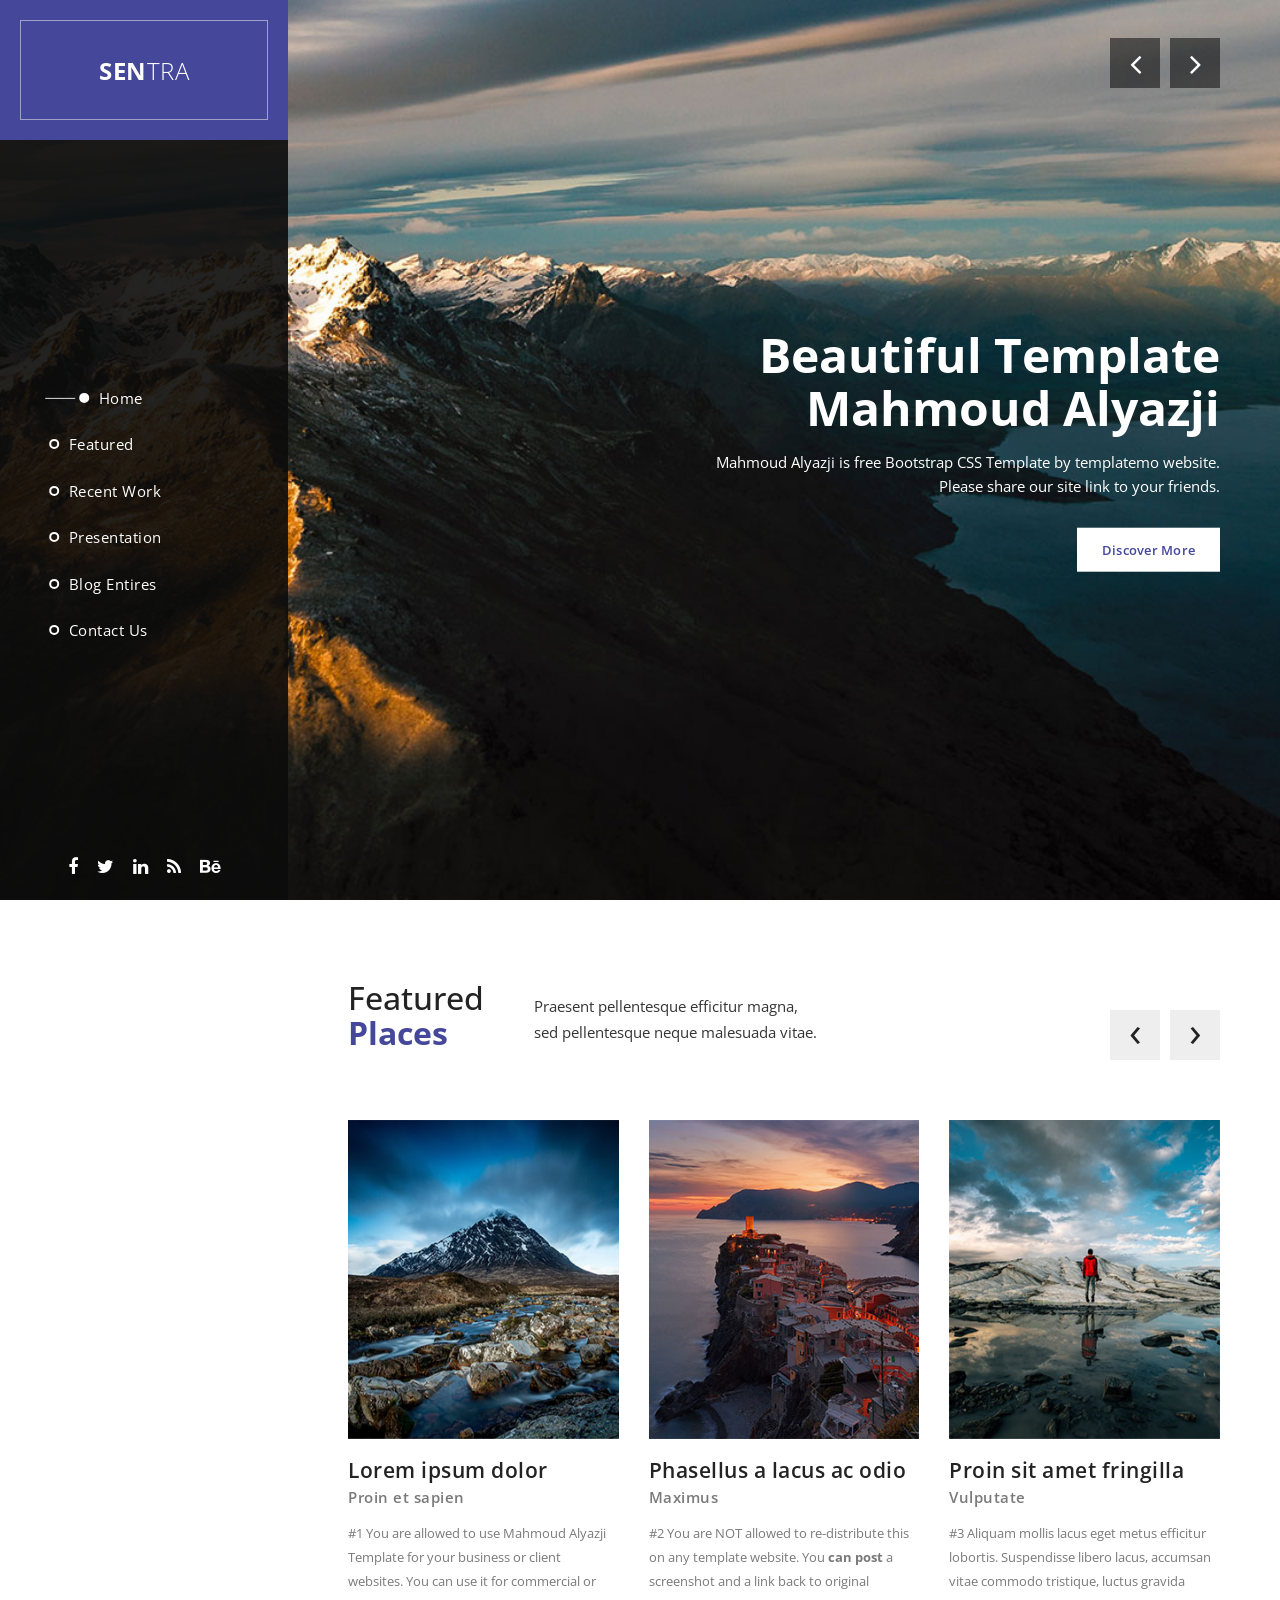
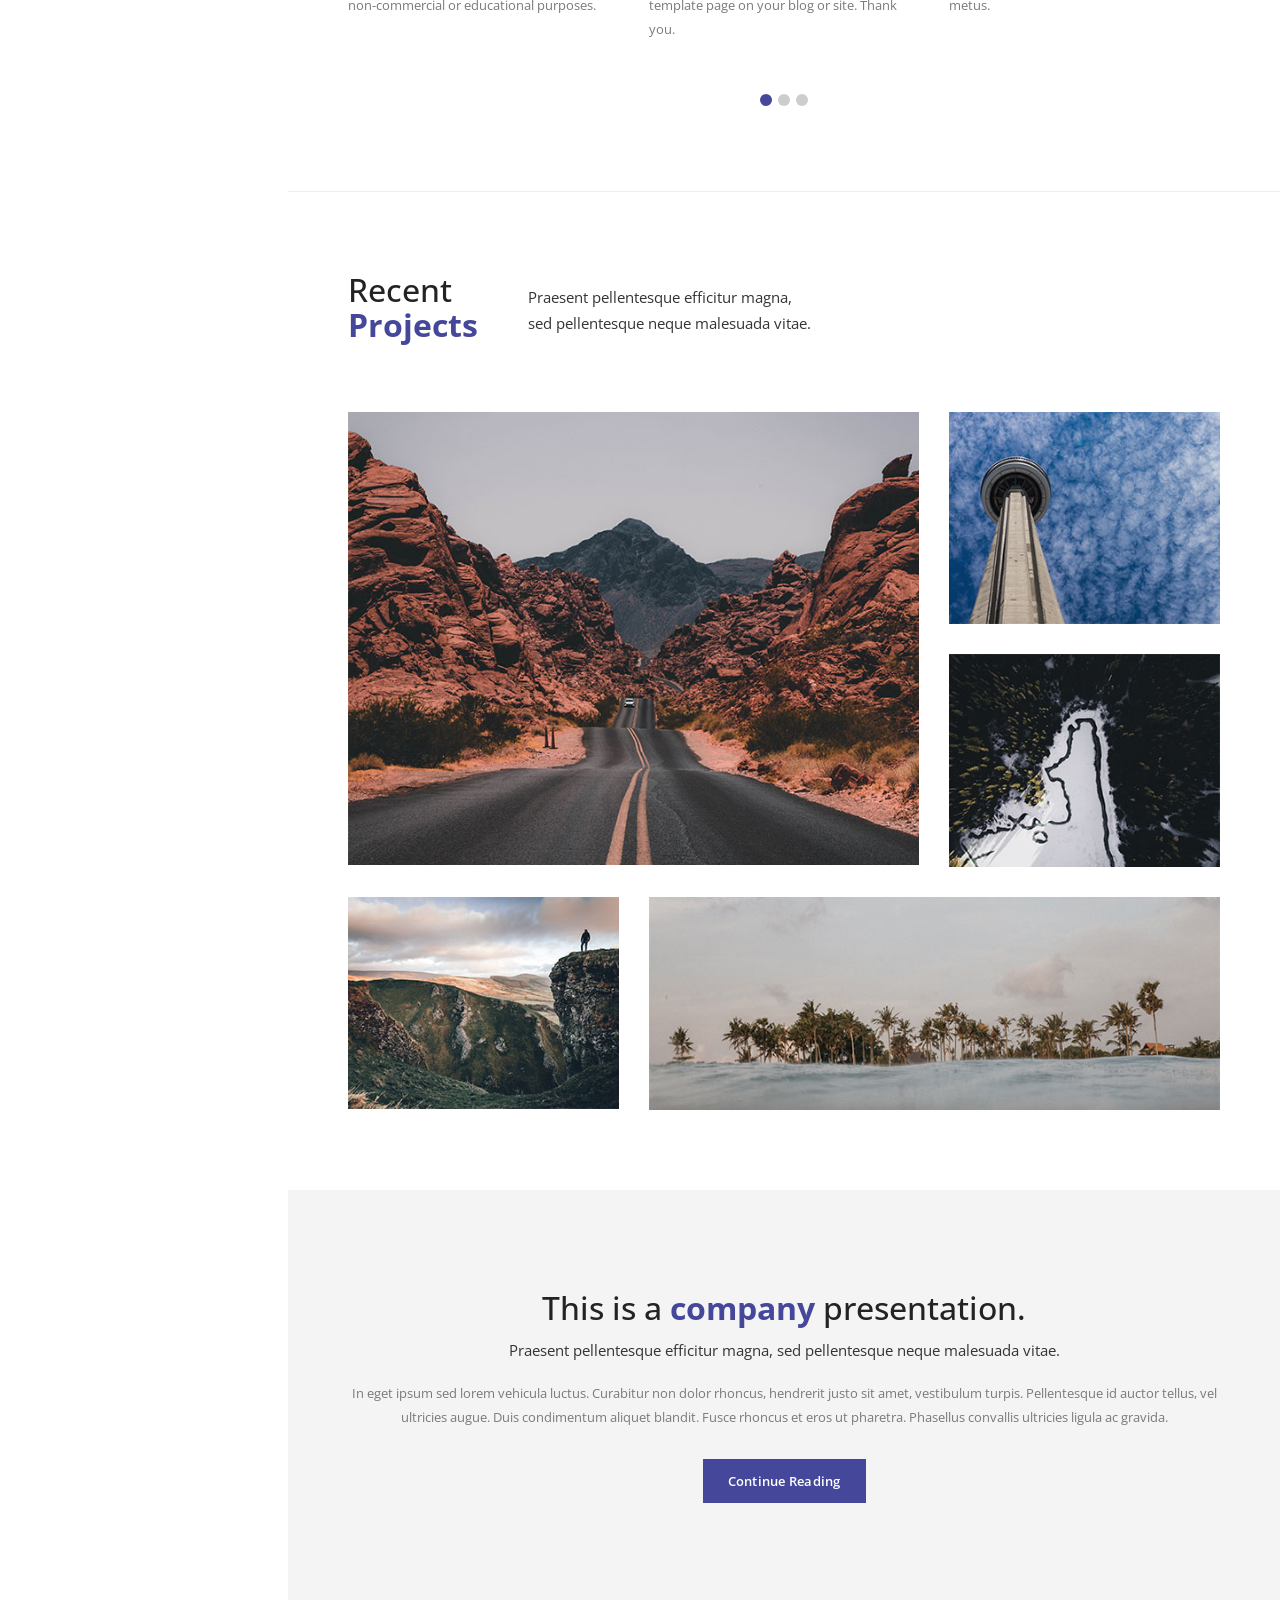
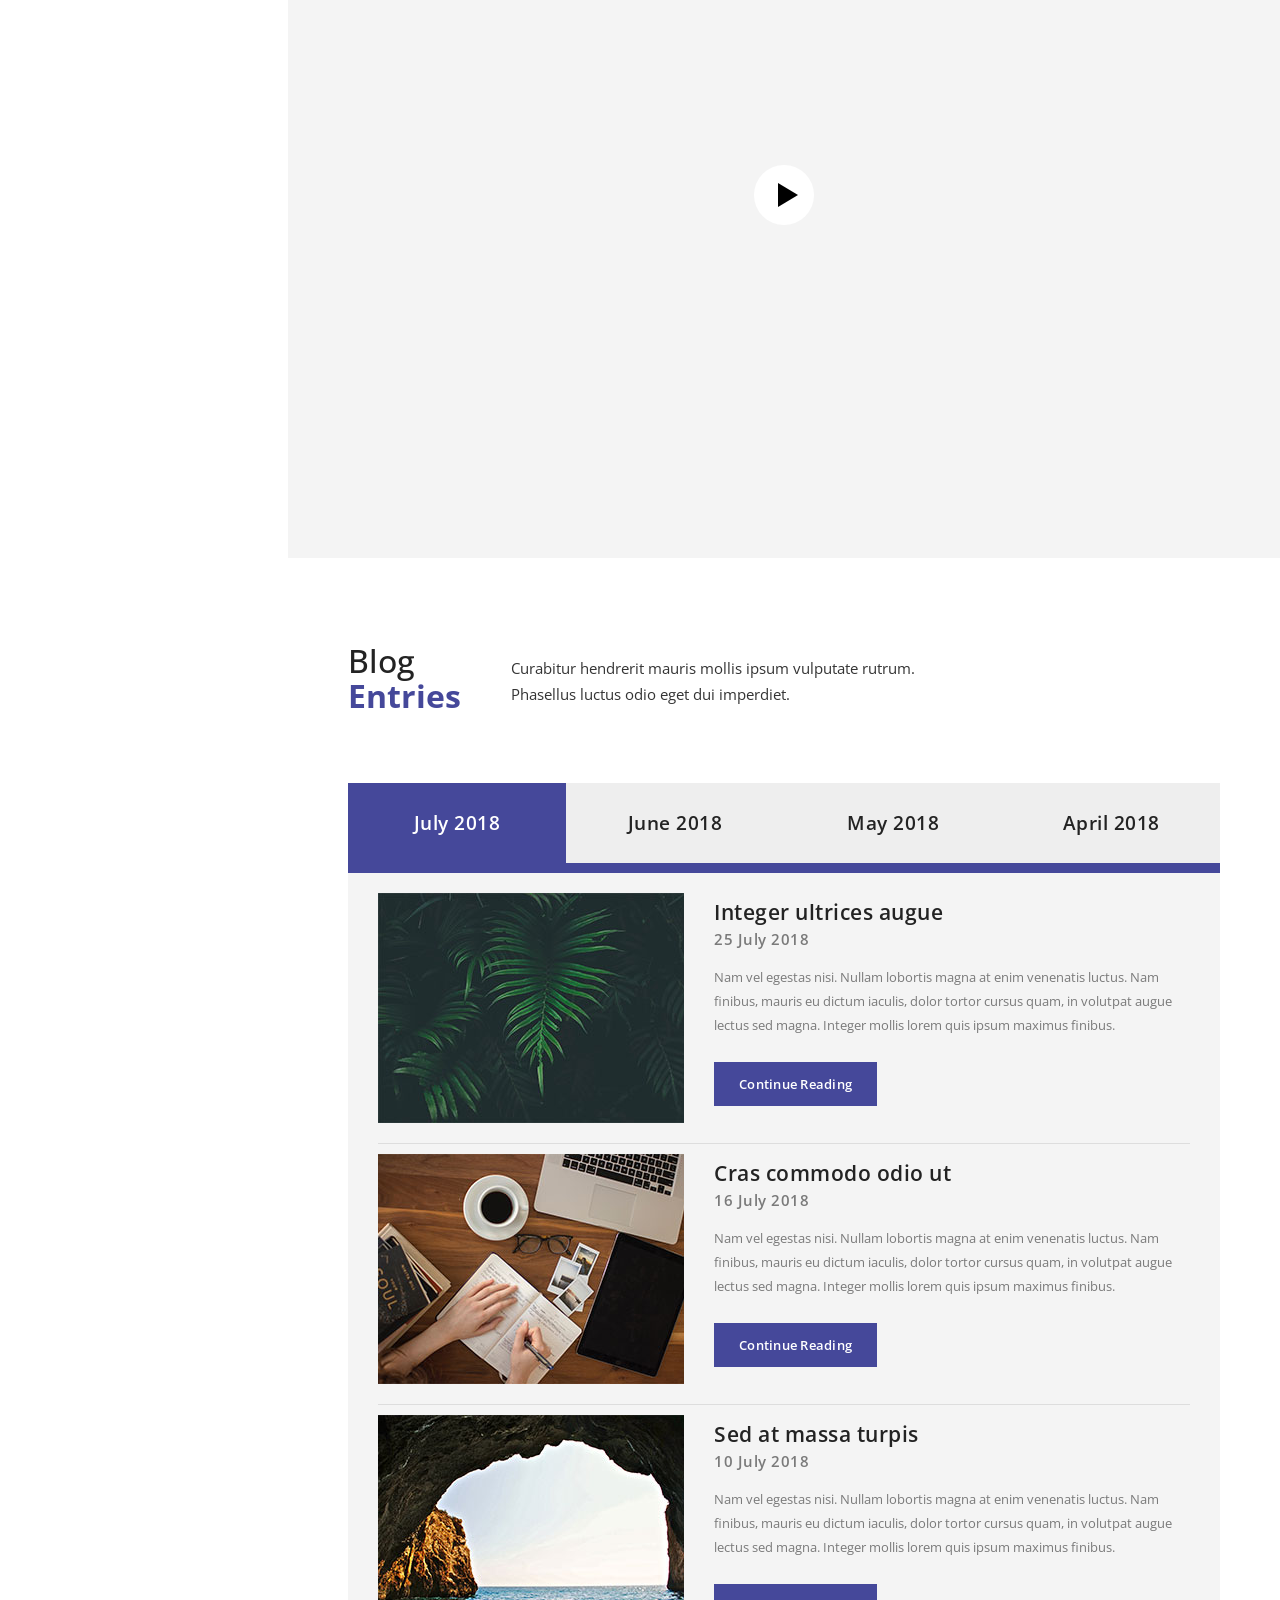
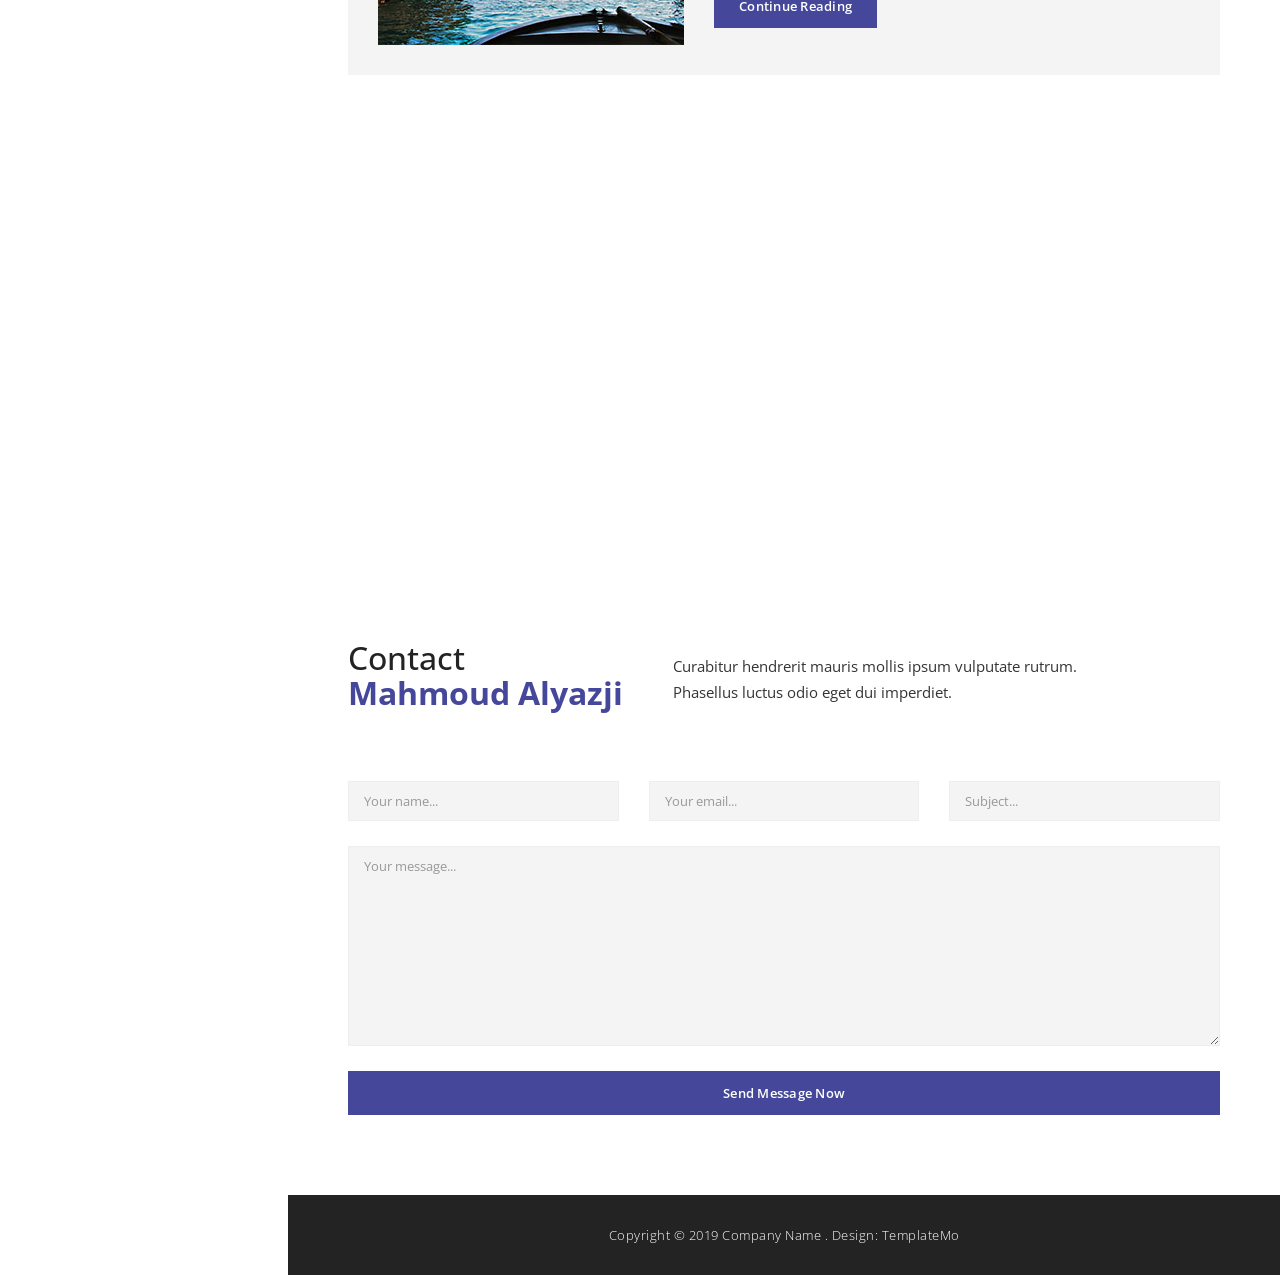
==== index.html @ 7c086de2 "I decided i want a better website look" ====
<!DOCTYPE html>
<html>
    <head>
        <meta charset="utf-8">
        <meta http-equiv="X-UA-Compatible" content="IE=edge,chrome=1">
        <title>Mahmoud Alyazji - Free Bootstrap Theme</title>
        
<!-- 

Mahmoud Alyazji Template

https://templatemo.com/tm-518-Mahmoud Alyazji

-->
        <meta name="description" content="">
        <meta name="viewport" content="width=device-width, initial-scale=1">
        <link rel="apple-touch-icon" href="apple-touch-icon.png">

        <link rel="stylesheet" href="css/bootstrap.min.css">
        <link rel="stylesheet" href="css/bootstrap-theme.min.css">
        <link rel="stylesheet" href="css/fontAwesome.css">
        <link rel="stylesheet" href="css/light-box.css">
        <link rel="stylesheet" href="css/owl-carousel.css">
        <link rel="stylesheet" href="css/templatemo-style.css">

        <link href="https://fonts.googleapis.com/css?family=Open+Sans:300,400,600,700,800" rel="stylesheet">

        <script src="js/vendor/modernizr-2.8.3-respond-1.4.2.min.js"></script>
    </head>

<body>



        <header class="nav-down responsive-nav hidden-lg hidden-md">
            <button type="button" id="nav-toggle" class="navbar-toggle" data-toggle="collapse" data-target="#main-nav">
                <span class="sr-only">Toggle navigation</span>
                <span class="icon-bar"></span>
                <span class="icon-bar"></span>
                <span class="icon-bar"></span>
            </button>
            <!--/.navbar-header-->
            <div id="main-nav" class="collapse navbar-collapse">
                <nav>
                    <ul class="nav navbar-nav">
                        <li><a href="#top">Home</a></li>
                        <li><a href="#featured">Featured</a></li>
                        <li><a href="#projects">Recent Projects</a></li>
                        <li><a href="#video">Presentation</a></li>
                        <li><a href="#blog">Blog Entries</a></li>
                        <li><a href="#contact">Contact Us</a></li>
                    </ul>
                </nav>
            </div>
        </header>

        <div class="sidebar-navigation hidde-sm hidden-xs">
            <div class="logo">
                <a href="#">Sen<em>tra</em></a>
            </div>
            <nav>
                <ul>
                    <li>
                        <a href="#top">
                            <span class="rect"></span>
                            <span class="circle"></span>
                            Home
                        </a>
                    </li>
                    <li>
                        <a href="#featured">
                            <span class="rect"></span>
                            <span class="circle"></span>
                            Featured
                        </a>
                    </li>
                    <li>
                        <a href="#projects">
                            <span class="rect"></span>
                            <span class="circle"></span>
                            Recent Work
                        </a>
                    </li>
                    <li>
                        <a href="#video">
                            <span class="rect"></span>
                            <span class="circle"></span>
                            Presentation
                        </a>
                    </li>
                    <li>
                        <a href="#blog">
                            <span class="rect"></span>
                            <span class="circle"></span>
                            Blog Entires
                        </a>
                    </li>
                    <li>
                        <a href="#contact">
                            <span class="rect"></span>
                            <span class="circle"></span>
                            Contact Us
                        </a>
                    </li>
                </ul>
            </nav>
            <ul class="social-icons">
                <li><a href="#"><i class="fa fa-facebook"></i></a></li>
                <li><a href="#"><i class="fa fa-twitter"></i></a></li>
                <li><a href="#"><i class="fa fa-linkedin"></i></a></li>
                <li><a href="#"><i class="fa fa-rss"></i></a></li>
                <li><a href="#"><i class="fa fa-behance"></i></a></li>
            </ul>
        </div>

        <div class="slider">
            <div class="Modern-Slider content-section" id="top">
                <!-- Item -->
                <div class="item item-1">
                    <div class="img-fill">
                    <div class="image"></div>
                    <div class="info">
                        <div>
                          <h1>Beautiful Template<br>Mahmoud Alyazji</h1>
                          <p>Mahmoud Alyazji is free Bootstrap CSS Template by templatemo website.<br>
                          	Please share our site link to your friends.</p>
                          <div class="white-button button">
                              <a href="#featured">Discover More</a>
                          </div>
                        </div>
                        </div>
                    </div>
                </div>
                <!-- // Item -->
                <!-- Item -->
                <div class="item item-2">
                    <div class="img-fill">
                        <div class="image"></div>
                        <div class="info">
                        <div>
                          <h1>Please tell <br>your friends</h1>
                          <p>Support templatemo by sharing a link to your friends.
							<br>Thank you for helping us.</p>
                          
                          <div class="white-button button">
                              <a href="#featured">Share More</a>
                          </div>
                        </div>
                        </div>
                    </div>
                </div>
                <!-- // Item -->
                <!-- Item -->
                <div class="item item-3">
                    <div class="img-fill">
                        <div class="image"></div>
                        <div class="info">
                        <div>
                          <h1>Suspendisse suscipit<br>nulla sed</h1>
                          <p>Vestibulum ante ipsum primis in faucibus orci luctus et ultrices <br>posuere cubilia Curae; Sed at massa turpis.</p>
                          
                          <div class="white-button button">
                              <a href="#featured">Learn More</a>
                          </div>
                        </div>
                        </div>
                    </div>
                </div>
                <!-- // Item -->
            </div>
        </div>


        <div class="page-content">
            <section id="featured" class="content-section">
                <div class="section-heading">
                    <h1>Featured<br><em>Places</em></h1>
                    <p>Praesent pellentesque efficitur magna, 
                    <br>sed pellentesque neque malesuada vitae.</p>
                </div>
                <div class="section-content">
                    <div class="owl-carousel owl-theme">
                        <div class="item">
                            <div class="image">
                                <img src="img/featured_1.jpg" alt="">
                                <div class="featured-button button">
                                    <a href="#projects">Continue Reading</a>
                                </div>
                            </div>
                            <div class="text-content">
                                <h4>Lorem ipsum dolor</h4>
                                <span>Proin et sapien</span>
                                <p>#1 You are allowed to use Mahmoud Alyazji Template for your business or client websites. You can use it for commercial or non-commercial or educational purposes.</p>
                            </div>
                        </div>
                        <div class="item">
                            <div class="image">
                                <img src="img/featured_2.jpg" alt="">
                                <div class="featured-button button">
                                    <a href="#projects">Continue Reading</a>
                                </div>
                            </div>
                            <div class="text-content">
                                <h4>Phasellus a lacus ac odio</h4>
                                <span>Maximus</span>
                                <p>#2 You are NOT allowed to re-distribute this on any template website. You <strong>can post</strong> a screenshot and a link back to original template page on your blog or site. Thank you.</p>
                            </div>
                        </div>
                        <div class="item">
                            <div class="image">
                                <img src="img/featured_3.jpg" alt="">
                                <div class="featured-button button">
                                    <a href="#projects">Continue Reading</a>
                                </div>
                            </div>
                            <div class="text-content">
                                <h4>Proin sit amet fringilla</h4>
                                <span>Vulputate</span>
                                <p>#3 Aliquam mollis lacus eget metus efficitur lobortis. Suspendisse libero lacus, accumsan vitae commodo tristique, luctus gravida metus.</p>
                            </div>
                        </div>
                        <div class="item">
                            <div class="image">
                                <img src="img/featured_2.jpg" alt="">
                                <div class="featured-button button">
                                    <a href="#projects">Continue Reading</a>
                                </div>
                            </div>
                            <div class="text-content">
                                <h4>In volutpat augue lectus</h4>
                                <span>Elementum</span>
                                <p>#4 Aliquam mollis lacus eget metus efficitur lobortis. Suspendisse libero lacus, accumsan vitae commodo tristique, luctus gravida metus.</p>
                            </div>
                        </div>
                        <div class="item">
                            <div class="image">
                                <img src="img/featured_1.jpg" alt="">
                                <div class="featured-button button">
                                    <a href="#projects">Continue Reading</a>
                                </div>
                            </div>
                            <div class="text-content">
                                <h4>Cras commodo odio</h4>
                                <span>Aliquam</span>
                                <p>#5 Mauris lacinia pretium libero, ut tincidunt lacus molestie ornare. Phasellus a facilisis erat. Praesent eleifend nibh mauris, quis sodales lorem convallis pulvinar.</p>
                            </div>
                        </div>
                        <div class="item">
                            <div class="image">
                                <img src="img/featured_3.jpg" alt="">
                                <div class="featured-button button">
                                    <a href="#projects">Continue Reading</a>
                                </div>
                            </div>
                            <div class="text-content">
                                <h4>Sed at massa turpis</h4>
                                <span>Curabitur</span>
                                <p>#6 Vestibulum tincidunt ornare ligula vel molestie. Curabitur hendrerit mauris mollis ipsum vulputate rutrum. Phasellus luctus odio eget dui imperdiet.</p>
                            </div>
                        </div>
                        <div class="item">
                            <div class="image">
                                <img src="img/featured_2.jpg" alt="">
                                <div class="featured-button button">
                                    <a href="#projects">Continue Reading</a>
                                </div>
                            </div>
                            <div class="text-content">
                                <h4>Aliquam mollis lacus</h4>
                                <span>Suspendisse</span>
                                <p>#7 Suspendisse suscipit nulla sed nisl fermentum, auctor suscipit nunc rhoncus. Proin faucibus metus diam, nec hendrerit purus pharetra in.</p>
                            </div>
                        </div>
                        <div class="item">
                            <div class="image">
                                <img src="img/featured_1.jpg" alt="">
                                <div class="featured-button button">
                                    <a href="#projects">Continue Reading</a>
                                </div>
                            </div>
                            <div class="text-content">
                                <h4>Mauris lacinia pretium</h4>
                                <span>Vestibulum</span>
                                <p>#8 Suspendisse suscipit nulla sed nisl fermentum, auctor suscipit nunc rhoncus. Proin faucibus metus diam, nec hendrerit purus pharetra in.</p>
                            </div>
                        </div>
                        <div class="item">
                            <div class="image">
                                <img src="img/featured_3.jpg" alt="">
                                <div class="featured-button button">
                                    <a href="#projects">Continue Reading</a>
                                </div>
                            </div>
                            <div class="text-content">
                                <h4>Proin sit amet fringilla erat</h4>
                                <span>Convallis</span>
                                <p>#9 Suspendisse suscipit nulla sed nisl fermentum, auctor suscipit nunc rhoncus. Proin faucibus metus diam, nec hendrerit purus pharetra in.</p>
                            </div>
                        </div>
                    </div>
                </div>
            </section>
            <section id="projects" class="content-section">
                <div class="section-heading">
                    <h1>Recent<br><em>Projects</em></h1>
                    <p>Praesent pellentesque efficitur magna, 
                    <br>sed pellentesque neque malesuada vitae.</p>
                </div>
                <div class="section-content">
                    <div class="masonry">
                        <div class="row">
                            <div class="item">
                                <div class="col-md-8">
                                    <a href="img/portfolio_big_1.jpg" data-lightbox="image"><img src="img/portfolio_1.jpg" alt="image 1"></a>
                                </div>
                            </div>
                            <div class="item second-item">
                                <div class="col-md-4">
                                    <a href="img/portfolio_big_2.jpg" data-lightbox="image"><img src="img/portfolio_2.jpg" alt="image 2"></a>
                                </div>
                            </div>
                            <div class="item">
                                <div class="col-md-4">
                                    <a href="img/portfolio_big_3.jpg" data-lightbox="image"><img src="img/portfolio_3.jpg" alt="image 3"></a>
                                </div>
                            </div>
                            <div class="item">
                                <div class="col-md-4">
                                    <a href="img/portfolio_big_4.jpg" data-lightbox="image"><img src="img/portfolio_4.jpg" alt="image 4"></a>
                                </div>
                            </div>
                            <div class="item">
                                <div class="col-md-8">
                                    <a href="img/portfolio_big_5.jpg" data-lightbox="image"><img src="img/portfolio_5.jpg" alt="image 5"></a>
                                </div>
                            </div>
                        </div>
                    </div>
                </div>            
            </section>
            <section id="video" class="content-section">
                <div class="row">
                    <div class="col-md-12">
                        <div class="section-heading">
                            <h1>This is a <em>company</em> presentation.</h1>
                            <p>Praesent pellentesque efficitur magna, sed pellentesque neque malesuada vitae.</p>
                        </div>
                        <div class="text-content">
                            <p>In eget ipsum sed lorem vehicula luctus. Curabitur non dolor rhoncus, hendrerit justo sit amet, vestibulum turpis. Pellentesque id auctor tellus, vel ultricies augue. Duis condimentum aliquet blandit. Fusce rhoncus et eros ut pharetra. Phasellus convallis ultricies ligula ac gravida.</p>
                        </div>
                        <div class="accent-button button">
                            <a href="#blog">Continue Reading</a>
                        </div>
                    </div>
                    <div class="col-md-12">
                        <div class="box-video">
                            <div class="bg-video" style="background-image: url(https://unsplash.imgix.net/photo-1425036458755-dc303a604201?fit=crop&fm=jpg&q=75&w=1000);">
                                <div class="bt-play">Play</div>
                            </div>
                            <div class="video-container">
                                <iframe width="100%" height="520" src="https://www.youtube.com/embed/j-_7Ub-Zkow?rel=0&amp;showinfo=0" frameborder="0" allowfullscreen="allowfullscreen"></iframe>
                            </div>
                        </div>
                    </div>
                </div>
            </section>
            <section id="blog" class="content-section">
                <div class="section-heading">
                    <h1>Blog<br><em>Entries</em></h1>
                    <p>Curabitur hendrerit mauris mollis ipsum vulputate rutrum. 
                    <br>Phasellus luctus odio eget dui imperdiet.</p>
                </div>
                <div class="section-content">
                    <div class="tabs-content">
                        <div class="wrapper">
                            <ul class="tabs clearfix" data-tabgroup="first-tab-group">
                              <li><a href="#tab1" class="active">July 2018</a></li>
                              <li><a href="#tab2">June 2018</a></li>
                              <li><a href="#tab3">May 2018</a></li>
                              <li><a href="#tab4">April 2018</a></li>
                            </ul>
                            <section id="first-tab-group" class="tabgroup">
                                <div id="tab1">
                                    <ul>
                                        <li>
                                            <div class="item">
                                                <img src="img/blog_1.jpg" alt="">
                                                <div class="text-content">
                                                    <h4>Integer ultrices augue</h4>
                                                    <span>25 July 2018</span>
                                                    <p>Nam vel egestas nisi. Nullam lobortis magna at enim venenatis luctus. Nam finibus, mauris eu dictum iaculis, dolor tortor cursus quam, in volutpat augue lectus sed magna. Integer mollis lorem quis ipsum maximus finibus.</p>
                                                    
                                                    <div class="accent-button button">
                                                        <a href="#contact">Continue Reading</a>
                                                    </div>
                                                </div>
                                            </div>
                                        </li>
                                        <li>
                                            <div class="item">
                                                <img src="img/blog_2.jpg" alt="">
                                                <div class="text-content">
                                                    <h4>Cras commodo odio ut</h4>
                                                    <span>16 July 2018</span>
                                                    <p>Nam vel egestas nisi. Nullam lobortis magna at enim venenatis luctus. Nam finibus, mauris eu dictum iaculis, dolor tortor cursus quam, in volutpat augue lectus sed magna. Integer mollis lorem quis ipsum maximus finibus.</p>
                                                    
                                                    <div class="accent-button button">
                                                        <a href="#contact">Continue Reading</a>
                                                    </div>
                                                </div>
                                            </div>
                                        </li>
                                        <li>
                                            <div class="item">
                                                <img src="img/blog_3.jpg" alt="">
                                                <div class="text-content">
                                                    <h4>Sed at massa turpis</h4>
                                                    <span>10 July 2018</span>
                                                    <p>Nam vel egestas nisi. Nullam lobortis magna at enim venenatis luctus. Nam finibus, mauris eu dictum iaculis, dolor tortor cursus quam, in volutpat augue lectus sed magna. Integer mollis lorem quis ipsum maximus finibus.</p>
                                                    
                                                    <div class="accent-button button">
                                                        <a href="#contact">Continue Reading</a>
                                                    </div>
                                                </div>
                                            </div>
                                        </li>
                                    </ul>
                                </div>
                                <div id="tab2">
                                    <ul>
                                        <li>
                                            <div class="item">
                                                <img src="img/blog_3.jpg" alt="">
                                                <div class="text-content">
                                                    <h4>Sed at massa turpis</h4>
                                                    <span>30 June 2018</span>
                                                    <p>Nam vel egestas nisi. Nullam lobortis magna at enim venenatis luctus. Nam finibus, mauris eu dictum iaculis, dolor tortor cursus quam, in volutpat augue lectus sed magna. Integer mollis lorem quis ipsum maximus finibus.</p>
                                                    
                                                    <div class="accent-button button">
                                                        <a href="#contact">Continue Reading</a>
                                                    </div>
                                                </div>
                                            </div>
                                        </li>
                                        <li>
                                            <div class="item">
                                                <img src="img/blog_1.jpg" alt="">
                                                <div class="text-content">
                                                    <h4>Lorem ipsum dolor sit</h4>
                                                    <span>24 June 2018</span>
                                                    <p>Nam vel egestas nisi. Nullam lobortis magna at enim venenatis luctus. Nam finibus, mauris eu dictum iaculis, dolor tortor cursus quam, in volutpat augue lectus sed magna. Integer mollis lorem quis ipsum maximus finibus.</p>
                                                    
                                                    <div class="accent-button button">
                                                        <a href="#contact">Continue Reading</a>
                                                    </div>
                                                </div>
                                            </div>
                                        </li>
                                        <li>
                                            <div class="item">
                                                <img src="img/blog_2.jpg" alt="">
                                                <div class="text-content">
                                                    <h4>Cras commodo odio ut</h4>
                                                    <span>12 June 2018</span>
                                                    <p>Nam vel egestas nisi. Nullam lobortis magna at enim venenatis luctus. Nam finibus, mauris eu dictum iaculis, dolor tortor cursus quam, in volutpat augue lectus sed magna. Integer mollis lorem quis ipsum maximus finibus.</p>
                                                    
                                                    <div class="accent-button button">
                                                        <a href="#contact">Continue Reading</a>
                                                    </div>
                                                </div>
                                            </div>
                                        </li>
                                    </ul>
                                </div>
                                <div id="tab3">
                                    <ul>
                                        <li>
                                            <div class="item">
                                                <img src="img/blog_2.jpg" alt="">
                                                <div class="text-content">
                                                    <h4>Cras commodo odio ut</h4>
                                                    <span>26 May 2018</span>
                                                    <p>Nam vel egestas nisi. Nullam lobortis magna at enim venenatis luctus. Nam finibus, mauris eu dictum iaculis, dolor tortor cursus quam, in volutpat augue lectus sed magna. Integer mollis lorem quis ipsum maximus finibus.</p>
                                                    
                                                    <div class="accent-button button">
                                                        <a href="#contact">Continue Reading</a>
                                                    </div>
                                                </div>
                                            </div>
                                        </li>
                                        <li>
                                            <div class="item">
                                                <img src="img/blog_1.jpg" alt="">
                                                <div class="text-content">
                                                    <h4>Lorem ipsum dolor sit</h4>
                                                    <span>22 May 2018</span>
                                                    <p>Nam vel egestas nisi. Nullam lobortis magna at enim venenatis luctus. Nam finibus, mauris eu dictum iaculis, dolor tortor cursus quam, in volutpat augue lectus sed magna. Integer mollis lorem quis ipsum maximus finibus.</p>
                                                    
                                                    <div class="accent-button button">
                                                        <a href="#contact">Continue Reading</a>
                                                    </div>
                                                </div>
                                            </div>
                                        </li>
                                        <li>
                                            <div class="item">
                                                <img src="img/blog_3.jpg" alt="">
                                                <div class="text-content">
                                                    <h4>Integer ultrices augue</h4>
                                                    <span>8 May 2018</span>
                                                    <p>Nam vel egestas nisi. Nullam lobortis magna at enim venenatis luctus. Nam finibus, mauris eu dictum iaculis, dolor tortor cursus quam, in volutpat augue lectus sed magna. Integer mollis lorem quis ipsum maximus finibus.</p>
                                                    
                                                    <div class="accent-button button">
                                                        <a href="#contact">Continue Reading</a>
                                                    </div>
                                                </div>
                                            </div>
                                        </li>
                                    </ul>
                                </div>
                                <div id="tab4">
                                    <ul>
                                        <li>
                                            <div class="item">
                                                <img src="img/blog_1.jpg" alt="">
                                                <div class="text-content">
                                                    <h4>Lorem ipsum dolor sit</h4>
                                                    <span>26 April 2018</span>
                                                    <p>Nam vel egestas nisi. Nullam lobortis magna at enim venenatis luctus. Nam finibus, mauris eu dictum iaculis, dolor tortor cursus quam, in volutpat augue lectus sed magna. Integer mollis lorem quis ipsum maximus finibus.</p>
                                                    
                                                    <div class="accent-button button">
                                                        <a href="#contact">Continue Reading</a>
                                                    </div>
                                                </div>
                                            </div>
                                        </li>                                
                                        <li>
                                            <div class="item">
                                                <img src="img/blog_3.jpg" alt="">
                                                <div class="text-content">
                                                    <h4>Integer ultrices augue eu</h4>
                                                    <span>24 April 2018</span>
                                                    <p>Nam vel egestas nisi. Nullam lobortis magna at enim venenatis luctus. Nam finibus, mauris eu dictum iaculis, dolor tortor cursus quam, in volutpat augue lectus sed magna. Integer mollis lorem quis ipsum maximus finibus.</p>
                                                    
                                                    <div class="accent-button button">
                                                        <a href="#contact">Continue Reading</a>
                                                    </div>
                                                </div>
                                            </div>
                                        </li>
                                        <li>
                                            <div class="item">
                                                <img src="img/blog_2.jpg" alt="">
                                                <div class="text-content">
                                                    <h4>Cras commodo odio ut</h4>
                                                    <span>20 April 2018</span>
                                                    <p>Nam vel egestas nisi. Nullam lobortis magna at enim venenatis luctus. Nam finibus, mauris eu dictum iaculis, dolor tortor cursus quam, in volutpat augue lectus sed magna. Integer mollis lorem quis ipsum maximus finibus.</p>
                                                    
                                                    <div class="accent-button button">
                                                        <a href="#contact">Continue Reading</a>
                                                    </div>
                                                </div>
                                            </div>
                                        </li>
                                    </ul>
                                </div>
                            </section> 
                        </div>
                    </div>
                </div>
            </section>
            <section id="contact" class="content-section">
                <div id="map">
                
                	<!-- How to change your own map point
                           1. Go to Google Maps
                           2. Click on your location point
                           3. Click "Share" and choose "Embed map" tab
                           4. Copy only URL and paste it within the src="" field below
                    -->
                    <iframe src="https://www.google.com/maps/embed?pb=!1m18!1m12!1m3!1d1197183.8373802372!2d-1.9415093691103689!3d6.781986417238027!2m3!1f0!2f0!3f0!3m2!1i1024!2i768!4f13.1!3m3!1m2!1s0xfdb96f349e85efd%3A0xb8d1e0b88af1f0f5!2sKumasi+Central+Market!5e0!3m2!1sen!2sth!4v1532967884907" width="100%" height="400px" frameborder="0" style="border:0" allowfullscreen></iframe>
                </div>
                <div id="contact-content">
                    <div class="section-heading">
                        <h1>Contact<br><em>Mahmoud Alyazji</em></h1>
                        <p>Curabitur hendrerit mauris mollis ipsum vulputate rutrum. 
                        <br>Phasellus luctus odio eget dui imperdiet.</p>
                        
                    </div>
                    <div class="section-content">
                        <form id="contact" action="#" method="post">
                            <div class="row">
                                <div class="col-md-4">
                                  <fieldset>
                                    <input name="name" type="text" class="form-control" id="name" placeholder="Your name..." required="">
                                  </fieldset>
                                </div>
                                <div class="col-md-4">
                                  <fieldset>
                                    <input name="email" type="email" class="form-control" id="email" placeholder="Your email..." required="">
                                  </fieldset>
                                </div>
                                 <div class="col-md-4">
                                  <fieldset>
                                    <input name="subject" type="text" class="form-control" id="subject" placeholder="Subject..." required="">
                                  </fieldset>
                                </div>
                                <div class="col-md-12">
                                  <fieldset>
                                    <textarea name="message" rows="6" class="form-control" id="message" placeholder="Your message..." required=""></textarea>
                                  </fieldset>
                                </div>
                                <div class="col-md-12">
                                  <fieldset>
                                    <button type="submit" id="form-submit" class="btn">Send Message Now</button>
                                  </fieldset>
                                </div>
                            </div>
                        </form>
                    </div>
                </div>
            </section>
            <section class="footer">
                <p>Copyright &copy; 2019 Company Name 
                
                . Design: TemplateMo</p>
            </section>
        </div>

    <script src="https://ajax.googleapis.com/ajax/libs/jquery/1.11.2/jquery.min.js"></script>
    <script>window.jQuery || document.write('<script src="js/vendor/jquery-1.11.2.min.js"><\/script>')</script>

    <script src="js/vendor/bootstrap.min.js"></script>
    
    <script src="js/plugins.js"></script>
    <script src="js/main.js"></script>

    <script>
        // Hide Header on on scroll down
        var didScroll;
        var lastScrollTop = 0;
        var delta = 5;
        var navbarHeight = $('header').outerHeight();

        $(window).scroll(function(event){
            didScroll = true;
        });

        setInterval(function() {
            if (didScroll) {
                hasScrolled();
                didScroll = false;
            }
        }, 250);

        function hasScrolled() {
            var st = $(this).scrollTop();
            
            // Make sure they scroll more than delta
            if(Math.abs(lastScrollTop - st) <= delta)
                return;
            
            // If they scrolled down and are past the navbar, add class .nav-up.
            // This is necessary so you never see what is "behind" the navbar.
            if (st > lastScrollTop && st > navbarHeight){
                // Scroll Down
                $('header').removeClass('nav-down').addClass('nav-up');
            } else {
                // Scroll Up
                if(st + $(window).height() < $(document).height()) {
                    $('header').removeClass('nav-up').addClass('nav-down');
                }
            }
            
            lastScrollTop = st;
        }
    </script>

    <script src="http://ajax.googleapis.com/ajax/libs/jquery/1.10.2/jquery.min.js" type="text/javascript"></script>

</body>
</html>
---- css/light-box.css ----
/* LIGHT BOX */

body:after {
  content: url(../img/close.png) url(../img/loading.gif) url(../img/prev.png) url(../img/next.png);
  display: none;
}

body.lb-disable-scrolling {
  overflow: hidden;
}

.lightboxOverlay {
  position: absolute;
  top: 0;
  left: 0;
  z-index: 99999;
  background-color: black;
  filter: progid:DXImageTransform.Microsoft.Alpha(Opacity=80);
  opacity: 0.8;
  display: none;
}

.lightbox {
  position: absolute;
  margin-top: 0%;
  left: 0;
  width: 100%;
  z-index: 100000;
  text-align: center;
  line-height: 0;
  font-weight: normal;
}

.lightbox .lb-image {
  display: block;
  height: auto;
  max-width: inherit;
  max-height: none;
  border-radius: 5px;

  /* Image border */
  border: 10px solid white;
}

.lightbox a img {
  border: none;
}

.lb-outerContainer {
  position: relative;
  *zoom: 1;
  width: 250px;
  height: 250px;
  margin: 0 auto;
  border-radius: 4px;

  /* Background color behind image.
     This is visible during transitions. */
  background-color: white;
}

.lb-outerContainer:after {
  content: "";
  display: table;
  clear: both;
}

.lb-loader {
  position: absolute;
  top: 43%;
  left: 0;
  height: 25%;
  width: 100%;
  text-align: center;
  line-height: 0;
}

.lb-cancel {
  display: block;
  width: 32px;
  height: 32px;
  margin: 0 auto;
  background: url(../img/loading.gif) no-repeat;
}

.lb-nav {
  position: absolute;
  top: 0;
  left: 0;
  height: 100%;
  width: 100%;
  z-index: 10;
}

.lb-container > .nav {
  left: 0;
}

.lb-nav a {
  outline: none;
  background-image: url('[data-uri]');
}

.lb-prev, .lb-next {
  height: 100%;
  cursor: pointer;
  display: block;
}

.lb-nav a.lb-prev {
  width: 34%;
  left: 0;
  float: left;
  background: url(../img/prev.png) left 48% no-repeat;
  filter: progid:DXImageTransform.Microsoft.Alpha(Opacity=0);
  opacity: 0;
  -webkit-transition: opacity 0.6s;
  -moz-transition: opacity 0.6s;
  -o-transition: opacity 0.6s;
  transition: opacity 0.6s;
}

.lb-nav a.lb-prev:hover {
  filter: progid:DXImageTransform.Microsoft.Alpha(Opacity=100);
  opacity: 1;
}

.lb-nav a.lb-next {
  width: 64%;
  right: 0;
  float: right;
  background: url(../img/next.png) right 48% no-repeat;
  filter: progid:DXImageTransform.Microsoft.Alpha(Opacity=0);
  opacity: 0;
  -webkit-transition: opacity 0.6s;
  -moz-transition: opacity 0.6s;
  -o-transition: opacity 0.6s;
  transition: opacity 0.6s;
}

.lb-nav a.lb-next:hover {
  filter: progid:DXImageTransform.Microsoft.Alpha(Opacity=100);
  opacity: 1;
}

.lb-dataContainer {
  margin: 0 auto;
  padding-top: 5px;
  *zoom: 1;
  width: 100%;
  -moz-border-radius-bottomleft: 4px;
  -webkit-border-bottom-left-radius: 4px;
  border-bottom-left-radius: 4px;
  -moz-border-radius-bottomright: 4px;
  -webkit-border-bottom-right-radius: 4px;
  border-bottom-right-radius: 4px;
}

.lb-dataContainer:after {
  content: "";
  display: table;
  clear: both;
}

.lb-data {
  padding: 0 4px;
  color: #ccc;
}

.lb-data .lb-details {
  width: 85%;
  float: left;
  text-align: left;
  line-height: 1.1em;
}

.lb-data .lb-caption {
  font-size: 13px;
  font-weight: bold;
  line-height: 1em;
}

.lb-data .lb-caption a {
  color: #4ae;
}

.lb-data .lb-number {
  margin-top: 15px;
  display: block;
  clear: left;
  padding-bottom: 1em;
  font-size: 13px;
  color: #999999;
}

.lb-data .lb-close {
  display: block;
  float: right;
  width: 30px;
  height: 30px;
  background: url(../img/close.png) top right no-repeat;
  text-align: right;
  outline: none;
  filter: progid:DXImageTransform.Microsoft.Alpha(Opacity=70);
  opacity: 0.7;
  -webkit-transition: opacity 0.2s;
  -moz-transition: opacity 0.2s;
  -o-transition: opacity 0.2s;
  transition: opacity 0.2s;
}

.lb-data .lb-close:hover {
  cursor: pointer;
  filter: progid:DXImageTransform.Microsoft.Alpha(Opacity=100);
  opacity: 1;
}
---- css/owl-carousel.css ----
/**
 * Owl Carousel v2.3.1
 * Copyright 2013-2018 David Deutsch
 * Licensed under: SEE LICENSE IN https://github.com/OwlCarousel2/OwlCarousel2/blob/master/LICENSE
 */
/*
 *  Owl Carousel - Core
 */
.owl-carousel {
  display: none;
  width: 100%;
  -webkit-tap-highlight-color: transparent;
  /* position relative and z-index fix webkit rendering fonts issue */
  position: relative;
  z-index: 1; }
  .owl-carousel .owl-stage {
    position: relative;
    -ms-touch-action: pan-Y;
    touch-action: manipulation;
    -moz-backface-visibility: hidden;
    /* fix firefox animation glitch */ }
  .owl-carousel .owl-stage:after {
    content: ".";
    display: block;
    clear: both;
    visibility: hidden;
    line-height: 0;
    height: 0; }
  .owl-carousel .owl-stage-outer {
    position: relative;
    overflow: hidden;
    /* fix for flashing background */
    -webkit-transform: translate3d(0px, 0px, 0px); }
  .owl-carousel .owl-wrapper,
  .owl-carousel .owl-item {
    -webkit-backface-visibility: hidden;
    -moz-backface-visibility: hidden;
    -ms-backface-visibility: hidden;
    -webkit-transform: translate3d(0, 0, 0);
    -moz-transform: translate3d(0, 0, 0);
    -ms-transform: translate3d(0, 0, 0); }
  .owl-carousel .owl-item {
    position: relative;
    min-height: 1px;
    float: left;
    -webkit-backface-visibility: hidden;
    -webkit-tap-highlight-color: transparent;
    -webkit-touch-callout: none; }
  .owl-carousel .owl-item img {
    display: block;
    width: 100%; }
  .owl-carousel .owl-nav.disabled,
  .owl-carousel .owl-dots.disabled {
    display: none; }
  .owl-carousel .owl-nav .owl-prev,
  .owl-carousel .owl-nav .owl-next,
  .owl-carousel .owl-dot {
    cursor: pointer;
    cursor: hand;
    -webkit-user-select: none;
    -khtml-user-select: none;
    -moz-user-select: none;
    -ms-user-select: none;
    user-select: none; }
  .owl-carousel .owl-nav button.owl-prev,
  .owl-carousel .owl-nav button.owl-next,
  .owl-carousel button.owl-dot {
    background: none;
    color: inherit;
    border: none;
    padding: 0 !important;
    font: inherit; }
  .owl-carousel.owl-loaded {
    display: block; }
  .owl-carousel.owl-loading {
    opacity: 0;
    display: block; }
  .owl-carousel.owl-hidden {
    opacity: 0; }
  .owl-carousel.owl-refresh .owl-item {
    visibility: hidden; }
  .owl-carousel.owl-drag .owl-item {
    -ms-touch-action: none;
        touch-action: none;
    -webkit-user-select: none;
    -moz-user-select: none;
    -ms-user-select: none;
    user-select: none; }
  .owl-carousel.owl-grab {
    cursor: move;
    cursor: grab; }
  .owl-carousel.owl-rtl {
    direction: rtl; }
  .owl-carousel.owl-rtl .owl-item {
    float: right; }

/* No Js */
.no-js .owl-carousel {
  display: block; }

/*
 *  Owl Carousel - Animate Plugin
 */
.owl-carousel .animated {
  animation-duration: 1000ms;
  animation-fill-mode: both; }

.owl-carousel .owl-animated-in {
  z-index: 0; }

.owl-carousel .owl-animated-out {
  z-index: 1; }

.owl-carousel .fadeOut {
  animation-name: fadeOut; }

@keyframes fadeOut {
  0% {
    opacity: 1; }
  100% {
    opacity: 0; } }

/*
 * 	Owl Carousel - Auto Height Plugin
 */
.owl-height {
  transition: height 500ms ease-in-out; }

/*
 * 	Owl Carousel - Lazy Load Plugin
 */
.owl-carousel .owl-item .owl-lazy {
  opacity: 0;
  transition: opacity 400ms ease; }

.owl-carousel .owl-item img.owl-lazy {
  transform-style: preserve-3d; }

/*
 * 	Owl Carousel - Video Plugin
 */
.owl-carousel .owl-video-wrapper {
  position: relative;
  height: 100%;
  background: #000; }

.owl-carousel .owl-video-play-icon {
  position: absolute;
  height: 80px;
  width: 80px;
  left: 50%;
  top: 50%;
  margin-left: -40px;
  margin-top: -40px;
  background: url("owl.video.play.png") no-repeat;
  cursor: pointer;
  z-index: 1;
  -webkit-backface-visibility: hidden;
  transition: transform 100ms ease; }

.owl-carousel .owl-video-play-icon:hover {
  -ms-transform: scale(1.3, 1.3);
      transform: scale(1.3, 1.3); }

.owl-carousel .owl-video-playing .owl-video-tn,
.owl-carousel .owl-video-playing .owl-video-play-icon {
  display: none; }

.owl-carousel .owl-video-tn {
  opacity: 0;
  height: 100%;
  background-position: center center;
  background-repeat: no-repeat;
  background-size: contain;
  transition: opacity 400ms ease; }

.owl-carousel .owl-video-frame {
  position: relative;
  z-index: 1;
  height: 100%;
  width: 100%; }
---- css/templatemo-style.css ----
/* 

Sentra Template

https://templatemo.com/tm-518-sentra

*/

body {
  font-family: 'Open Sans', sans-serif;
}

p {
  font-size: 13px;
  color: #7a7a7a;
  line-height: 24px;
}

.page-content {
  width: 77.5%;
  float: right;
}

.content-section {
  padding-top: 80px;
  position: relative;
  width: 100%;
  display: inline-block;
  height: auto;
  left: 50%;
  text-align: center;
  -webkit-transform: translateX(-50%);
  -moz-transform: translateX(-50%);
  -ms-transform: translateX(-50%);
  -o-transform: translateX(-50%);
  transform: translateX(-50%);
}

.section-heading {
  text-align: left;
  position: relative;
  margin-bottom: 60px;
}

.section-heading h1 {
  margin-top: 0px;
  font-size: 32px;
  color: #232323;
  display: inline-block;
  margin-right: 50px;
}

.section-heading em {
  font-style: normal;
  font-weight: 700;
  color: #45489a;
}

.section-heading p {
  display: inline-block;
  font-size: 15px;
  line-height: 26px;
  color: #343434;
  position: absolute;
  top: 12.5px;
}

.white-button a {
  font-size: 13px;
  font-weight: 600;
  color: #45489a;
  text-transform: capitalize;
  background-color: #fff;
  display: inline-block;
  height: 44px;
  line-height: 44px;
  padding: 0px 25px;
  letter-spacing: 0.25px;
  text-decoration: none;
  transition: all 0.3s;
}

.white-button a:hover {
  background-color: #45489a;
  color: #fff;
}

.accent-button a {
  font-size: 13px;
  font-weight: 600;
  color: #fff;
  text-transform: capitalize;
  background-color: #45489a;
  display: inline-block;
  height: 44px;
  line-height: 44px;
  padding: 0px 25px;
  letter-spacing: 0.25px;
  text-decoration: none;
  transition: all 0.3s;
}

.accent-button a:hover {
  background-color: #fff;
  color: #45489a;
}

header {
    position: fixed;
    top: 0;
    transition: top 0.3s ease-in-out;
    width: 100%;
}

.nav-up {
    top: -75px;
}

/* Responsive Navigation */

.responsive-nav {
  position: fixed;
  z-index: 10;
  width: 100%;
  height: 80px;
  background-color: rgba(250,250,250,.95);
  box-shadow: 0px 5px 15px rgba(0,0,0,0.2);
}

.navbar-toggle {
  position: absolute;
  top: 40%;
  left: 50%;
  display: inline-block;
  -webkit-transform: translateX(-50%) translateY(-50%);
  -moz-transform: translateX(-50%) translateY(-50%);
  -ms-transform: translateX(-50%) translateY(-50%);
  -o-transform: translateX(-50%) translateY(-50%);
  transform: translateX(-50%) translateY(-50%);
}

.navbar-nav {
  margin: 0;
  border: none;
}

#main-nav ul {
  text-align: center;
  background-color: rgba(0,0,0,0.9);
  margin-top: 59px;
  width: 100%;
}
#main-nav ul li {
  margin: 15px 0px;
}
#main-nav ul li:hover {
  background-color: transparent;
}
#main-nav ul li a {
  font-size: 15px;
  text-transform: capitalize;
  color: #fff;
  box-shadow: none;
  border: none;
}

#main-nav ul li a:hover {
  opacity: 0.5;
  background-color: transparent;
}

.navbar-toggle span {
  background-color: #232323;
}


/* Sidebar Style */

.sidebar-navigation {
  width: 22.5%;
  float: left;
  height: 100%;
  position: fixed;
  background-color: rgba(12,12,12,0.9);
  z-index: 10;
}

.sidebar-navigation .logo {
  position: absolute;
  width: 100%;
  height: 140px;
  line-height: 100px;
  background-color: #45489a;
  padding: 20px;
  text-align: center;
}

.sidebar-navigation .logo a {
  text-decoration: none;
  color: #fff;
  font-size: 24px;
  font-weight: 700;
  text-transform: uppercase;
  letter-spacing: 0.5px;
  height: 100px;
  width: 100%;
  display: inline-block;
  border: 1px solid rgba(250,250,250,0.5);
}

.sidebar-navigation .logo em {
  font-style: normal;
  font-weight: 300;
}

.sidebar-navigation nav {
  position: relative;
  top: 60%;
  left: 60%;
  -webkit-transform: translateX(-60%) translateY(-60%);
  -moz-transform: translateX(-60%) translateY(-60%);
  -ms-transform: translateX(-60%) translateY(-60%);
  -o-transform: translateX(-60%) translateY(-60%);
  transform: translateX(-60%) translateY(-60%);
}

.sidebar-navigation ul {
  margin-left: 45px;
  list-style: none;
  padding: 0;
}
.sidebar-navigation li{
  padding: 10px 0;
}
.sidebar-navigation span{
  display: inline-block;
  position:relative;
}
.sidebar-navigation nav a{
  display: inline-block;
  color: #fff;
  margin-top: 5px;
  text-decoration: none!important;
  font-size: 15px;
  letter-spacing: 0.5px;
  text-transform: capitalize;
}
.circle{
  margin-right: 5px;
  height: 10px;
  width: 10px;
  left: 0px;
  top: -1px;
  border-radius: 50%;
  background-color: transparent;
  border: 2px solid #fff;
  transition: all 0.3s;
}
.rect{
  height: 1px;
  width: 0px;
  left: 0;
  bottom: 5.5px;
  background-color: #fff;
  -webkit-transition: -webkit-transform 0.1s, width 0.6s;
  -moz-transition: -webkit-transform 0.1s, width 0.6s;
  transition: transform 0.1s, width 0.6s;
}
.sidebar-navigation nav a:focus {
  color: #fff;
}
.sidebar-navigation nav a:hover, nav .active-section {
  color: #fff;
}
.sidebar-navigation nav a:hover span, nav .active-section span{
  background-color: #ddd;
}
.sidebar-navigation nav .active-section .rect{
  width: 30px;
}
.sidebar-navigation nav .active-section .circle{
  background-color: #fff;
}

.sidebar-navigation .social-icons {
  position: absolute;
  width: 100%;  
  bottom: 10px;
  padding: 0;
  margin: 0;
  text-align: center;
}

.sidebar-navigation .social-icons li {
  display: inline-block;
  margin-right: 15px;
  margin-top: 0px;
  margin-bottom: 0px;
}
.sidebar-navigation .social-icons li:last-child {
  margin-right: 0px;
}

.sidebar-navigation .social-icons li a {
  font-size: 18px;
  color: #fff;
  transition: all 0.5s;
}

.sidebar-navigation .social-icons li a:hover {
  color: #45489a;
}


/* Slider Style */

.slider .content-section {
  padding-top: 0px;
  min-width: 100%;
  min-height: 100vh;
  width: 100%;
  height: 100vh;
  text-align: center;
}

.slider p a {
	color: #FFF;
}
.slider p a:hover {
	color: #FF0;
	text-decoration: none;
}

.Modern-Slider .info {
  text-align: right;
  position: absolute;
  z-index: 10;
  top: 50%;
  right: 60px;
  -webkit-transform: translateY(-50%);
  -moz-transform: translateY(-50%);
  -ms-transform: translateY(-50%);
  -o-transform: translateY(-50%);
  transform: translateY(-50%);
  display: inline-block;
}

.Modern-Slider .info h1 {
  margin-top: 0px;
  margin-bottom: 15px;
  font-size: 48px;
  color: #fff;
  font-weight: 700;
}

.Modern-Slider .info p {
  font-size: 15px;
  color: #fff;
}

.Modern-Slider .info .white-button {
  margin-top: 30px;
}

.Modern-Slider .info .white-button a:focus {
  outline: none;
}

.Modern-Slider .slick-dots {
  opacity: 0;
}

.Modern-Slider .NextArrow{
  outline: none;
  display: none;
  position:absolute;
  top:60px;
  right:60px;
  width:50px;
  height:50px;
  background:rgba(0,0,0,.50);
  border:0 none;
  margin-top:-22.5px;
  text-align:center;
  font:32px/50px FontAwesome;
  color:#FFF;
  z-index:5;
}

.Modern-Slider .NextArrow:before{content:'\f105';}

.Modern-Slider .PrevArrow{
  outline: none;
  position:absolute;
  top:60px;
  right: 120px;
  width:50px;
  height:50px;
  background:rgba(0,0,0,.50);
  border:0 none;
  margin-top:-22.5px;
  text-align:center;
  font:32px/50px FontAwesome;
  color:#FFF;
  z-index:5;
}

.Modern-Slider .item .image {
  width: 100%;
  height: 100vh;
  background-position: center center;
  background-size: cover;
  display: block;
}

.Modern-Slider .item-1 .image {
  background-image: url(../img/slide_1.jpg);
}

.Modern-Slider .item-2 .image {
  background-image: url(../img/slide_2.jpg);
}

.Modern-Slider .item-3 .image {
  background-image: url(../img/slide_3.jpg);
}

.Modern-Slider .PrevArrow:before{content:'\f104';}

.Modern-Slider .item .image {
  animation: zoomin 12s ease-in-out infinite alternate;
  -webkit-animation: zoomin 12s ease-in-out infinite alternate;
}

@keyframes zoomin {
    0% {-webkit-transform: scale(1);}
    100% {-webkit-transform: scale(1.2);}
}

.Modern-Slider {background:transparent;}

/* ==== Slick Slider Css Ruls === */
.slick-slider{position:relative;display:block;-webkit-user-select:none;-moz-user-select:none;-ms-user-select:none;user-select:none;-webkit-touch-callout:none;-khtml-user-select:none;-ms-touch-action:pan-y;touch-action:pan-y;-webkit-tap-highlight-color:transparent}
.slick-list{position:relative;display:block;overflow:hidden;margin:0;padding:0}
.slick-list:focus{outline:none}.slick-list.dragging{cursor:hand}
.slick-slider .slick-track,.slick-slider .slick-list{-webkit-transform:translate3d(0,0,0);-ms-transform:translate3d(0,0,0);transform:translate3d(0,0,0)}
.slick-track{position:relative;top:0;left:0;display:block}
.slick-track:before,.slick-track:after{display:table;content:''}.slick-track:after{clear:both}
.slick-loading .slick-track{visibility:hidden}
.slick-slide{display:none;float:left /* If RTL Make This Right */ ;height:100%;min-height:1px}
.slick-slide.dragging img{pointer-events:none}
.slick-initialized .slick-slide{display:block}
.slick-loading .slick-slide{visibility:hidden}
.slick-vertical .slick-slide{display:block;height:auto;border:1px solid transparent}


/* Featured Style */

#featured {
  padding-left: 60px;
  padding-right: 60px;
  padding-bottom: 80px;
  border-bottom: 1px solid #eee;
}

#featured .section-heading {
  margin-right: 20%;
}

#featured .content-section {
  display: inline-block;
  position: relative;
}

#featured .owl-dots {
  margin-top: 40px;
}

#featured .owl-dots .owl-dot span  {
  width: 12px;
  height: 12px;
  background-color: #cdcdcd!important;
  display: inline-block;
  border-radius: 50%;
  margin: 0 3px;
}

#featured .owl-dots .active span {
  background-color: #45489a!important;
}

#featured .owl-dots button {
  outline: none;
}

#featured .owl-nav {
  position: absolute;
  display: inline-block;
  top: -110px;
  right: 0;
}

#featured .owl-nav button:focus {
  outline: none;
}

#featured .owl-nav .owl-prev span {
  margin-right: 10px;
}

#featured .owl-nav .owl-next span, #featured .owl-nav .owl-prev span {
  outline: none;
  width: 50px;
  height: 50px;
  display: inline-block;
  text-align: center;
  line-height: 42px;
  background-color: #eee;
  color: #232323;
  font-size: 42px;
  transition: all 0.5s;
}

#featured .owl-nav span:hover {
  background-color: #45489a;
  color: #fff;
}

#featured .item {
  text-align: left;
  position: relative;
  z-index: 10;
}

#featured .item .image {
  position: relative;
}

#featured .item .image img {
  width: 100%;
  overflow: hidden;
}

#featured .item .image .featured-button a {
  font-size: 13px;
  font-weight: 600;
  color: #fff;
  text-align: center;
  text-transform: capitalize;
  background-color: rgba(69,72,154, 0.9);
  display: inline-block;
  height: 44px;
  line-height: 44px;
  width: 100%;
  letter-spacing: 0.25px;
  text-decoration: none;
  transition: all 0.5s;
  position: absolute;
  z-index: 9;
  bottom: -44px;
  opacity: 0;
}

#featured .item:hover .featured-button a {
  bottom: 0;
  opacity: 1;
}

#featured .item .text-content {
  padding-top: 20px;
  background-color: #fff;
  position: relative;
  z-index: 10;
}

#featured .item .text-content h4 {
  margin-top: 0px;
  margin-bottom: 5px;
  font-size: 21px;
  font-weight: 600;
  color: #232323;
  letter-spacing: 0.5px;
}

#featured .item .text-content span {
  display: inline-block;
  font-size: 15px;
  font-weight: 600;
  color: #7a7a7a;
  letter-spacing: 0.5px;
  margin-bottom: 12.5px;
}



/* Projects Style */

#projects {
  padding-left: 60px;
  padding-right: 60px;
  padding-bottom: 50px;
}

#projects .masonry {
  position: relative;
  width: 100%;
}

#projects .masonry .item img {
  transition: all 1s;
  width: 100%;
  overflow: hidden;
  margin-bottom: 30px;
}

#projects .masonry .item img:hover {
  opacity: 0.5;
}



/* Video Presentation Style */

#video {
  text-align: center;
  background-color: #f4f4f4;
  padding: 100px 60px;
}

#video .section-heading {
  margin-bottom: 30px;
  text-align: center;
}

#video .section-heading h1 {
  display: block;
  margin: 0px;
}

#video .section-heading p {
  position: relative;
  margin: 0px;
}

#video .accent-button {
  margin-top: 30px;
}

.box-video{
  width: 100%;
  position: relative;
  margin-top: 30px;
  cursor: pointer;
  overflow: hidden;
}

.box-video .bg-video{
  position: absolute;
  top: 0;
  left: 0;
  width: 100%;
  height: 100%;
  background-repeat: no-repeat;
  background-position: center;
  background-size: cover;
  z-index: 2;
}

.box-video .video-container{
  position: relative;
  margin: 0;
  z-index: 1;
}

.box-video .bt-play {
  position: absolute;
  top:50%;
  left:50%;
  margin:-30px 0 0 -30px;
  display: inline-block;
  width: 60px;
  height: 60px;
  background:#fff;
  border-radius: 50%;
  text-indent: -999em;
  cursor: pointer;
  z-index:2;
  -webkit-transition: all .3s ease-out;
  transition: all .3s ease-out;
}
.box-video .bt-play:after {
  content: '';
  position: absolute;
  left: 50%;
  top: 50%;
  height: 0;
  width: 0;
  margin: -12px 0 0 -6px;
  border: solid transparent;
  border-left-color: #000;
  border-width: 12px 20px;
  -webkit-transition: all .3s ease-out;
  transition: all .3s ease-out;
}
.box-video:hover .bt-play {
  transform: scale(1.1);
}

.box-video.open .bg-video{
  visibility: hidden;
  opacity: 0;
  -webkit-transition: all .6s .8s;
  transition: all .6s .8s;  
}
.box-video.open .video-container{
  opacity: 1;
  -webkit-transition: all .6s .8s;
  transition: all .6s .8s;
}




/* Blog Style */

#blog {
  padding-left: 60px;
  padding-right: 60px;
  padding-bottom: 80px;
}

#blog .tabs {
  list-style: none;
  margin: 0px;
  padding: 0px;
  height: 90px;
  width: 100%;
  background-color: #eee;
  border-bottom: 10px solid #45489a;
}

#blog .tabs li {
  display: inline-block;
  text-align: center;
  width: 25%;
  float: left;
  margin: 0;
  padding: 0;
}

#blog .tabs a {
  display: block;
  text-align: center;
  text-decoration: none;
  text-transform: capitalize;
  letter-spacing: 0.5px;
  color: #232323;
  font-size: 19px;
  line-height: 80px;
  font-weight: 600;
  transition: 0.5s;
}

#blog .tabs a:hover {
  color: #45489a;
}


#blog .tabs .active:hover {
  color: #fff;
}

#blog .tabs .active {
  background-color: #45489a;
  color: #fff;
}

.tabgroup {
  background-color: #f4f4f4;
  padding: 20px 30px;
}

.clearfix:after {
  content:"";
  display:table;
  clear:both;
}

#blog .tabgroup ul {
  padding: 0;
  margin: 0;
  list-style: none;
}

#blog .tabgroup ul li {
  display: inline-block;
  text-align: left;
  margin-bottom: 10px;
  padding-bottom: 20px;
  border-bottom: 1px solid #ddd;
}

#blog .tabgroup ul li:last-child {
  border-bottom: none;
  margin-bottom: 0px;
  padding-bottom: 10px;
}

#blog .tabgroup ul li img {
  float: left;
  margin-right: 30px;
  max-width: 100%;
  overflow: hidden;
}
#blog .tabgroup ul li .text-content {
  display: inline;
}

#blog .item .text-content h4 {
  padding-top: 7.5px;
  margin-top: 0px;
  margin-bottom: 5px;
  font-size: 21px;
  font-weight: 600;
  color: #232323;
  letter-spacing: 0.5px;
}

#blog .item .text-content span {
  display: inline-block;
  font-size: 15px;
  font-weight: 600;
  color: #7a7a7a;
  letter-spacing: 0.5px;
  margin-bottom: 15px;
}

#blog .item .text-content .accent-button {
  margin-top: 25px;
}




/* Contact Style */

#contact {
  padding-top: 0px;
}

#contact-content {
  padding: 80px 60px;
}

#contact input {
  border-radius: 0px;
  padding-left: 15px;
  font-size: 13px;
  color: #aaa;
  background-color: #f4f4f4;
  border: 1px solid #eee;
  outline: none;
  box-shadow: none;
  line-height: 40px;
  height: 40px;
  width: 100%;
  margin-bottom: 25px;
}

#contact textarea {
  border-radius: 0px;
  padding-left: 15px;
  padding-top: 10px;
  font-size: 13px;
  color: #aaa;
  background-color: #f4f4f4;
  border: 1px solid #eee;
  outline: none;
  box-shadow: none;
  height: 200px;
  max-height: 250px;
  width: 100%;
  max-width: 100%;
  margin-bottom: 25px;
}

#contact button {
  font-size: 13px;
  border-radius: 0px;
  font-weight: 600;
  color: #fff;
  text-transform: capitalize;
  background-color: #45489a;
  display: inline-block;
  height: 44px;
  line-height: 24px;
  outline: none;
  box-shadow: none;
  width: 100%;
  letter-spacing: 0.25px;
  text-decoration: none;
  transition: all 0.3s;
}

#contact button:hover {
  color: #232323;
  background-color: #f4f4f4;
}



/* Footer Style */

.footer {
  background-color: rgba(12,12,12,0.9);
  height: 80px;
  line-height: 80px;
  display: inline-block;
  text-align: center;
  width: 100%;
}

.footer p {
  margin-bottom: 0px;
  font-size: 13px;
  line-height: 80px;
  color: #fff;
  letter-spacing: 0.5px;
  font-weight: 300;
}

.footer p a {
  text-decoration: none;
  color: #fff;
  font-weight: 600;
}



/* Responsive Style */

@media (max-width: 992px) {

  .responsive-nav {
    display: none;
  }

  .sidebar-navigation .logo a {
    font-size: 18px;
  }

  .sidebar-navigation nav a {
    font-size: 13px;
  }

  .sidebar-navigation nav ul {
    margin-left: 30px;
  }

  .sidebar-navigation .social-icons li a {
    font-size: 15px;
  }

}


@media (max-width: 767px) {

  .responsive-nav {
    display: block;
    height: 60px;
  }

  .page-content {
    width: 100%;
  }

  .Modern-Slider .info {
    text-align: center;
    right: 0px;
    padding: 0px 30px;
  }

  .Modern-Slider .NextArrow{
    outline: none;
    display: none;
    position:absolute;
    top:120px;
    right: 50%;
    transform: translateX(50%);
    margin-right: -30px;
    width:50px;
    height:50px;
    background:rgba(0,0,0,.50);
    border:0 none;
    text-align:center;
    font:32px/50px FontAwesome;
    color:#FFF;
    z-index:5;
  }

  .Modern-Slider .NextArrow:before{content:'\f105';}

  .Modern-Slider .PrevArrow{
    outline: none;
    position:absolute;
    top:120px;
    left: 50%;
    transform: translateX(-50%);
    margin-left: -30px;
    width:50px;
    height:50px;
    background:rgba(0,0,0,.50);
    border:0 none;
    text-align:center;
    font:32px/50px FontAwesome;
    color:#FFF;
    z-index:5;
  }

  

}

@media (max-width: 690px) {

  .section-heading p {
    position: relative;
  }

  #featured {
    padding-left: 15px;
    padding-right: 15px;
  }

  #featured .owl-nav {
    position: absolute;
    display: inline-block;
    top: -220px;
    right: 0;
  }

  #projects {
    padding-left: 15px;
    padding-right: 15px;
  }

  #video {
    padding-left: 15px;
    padding-right: 15px;
  }

  #blog {
    padding-left: 15px;
    padding-right: 15px;
  }

  #blog .tabs a {
    font-size: 13px;
  }

  #blog .tabgroup ul li img {
    float: none;
    width: 100%;
    margin-bottom: 15px;
  }
  #blog .tabgroup ul li .text-content {
    display: block;
  }

  #contact-content {
    padding-left: 15px;
    padding-right: 15px;
  }

}
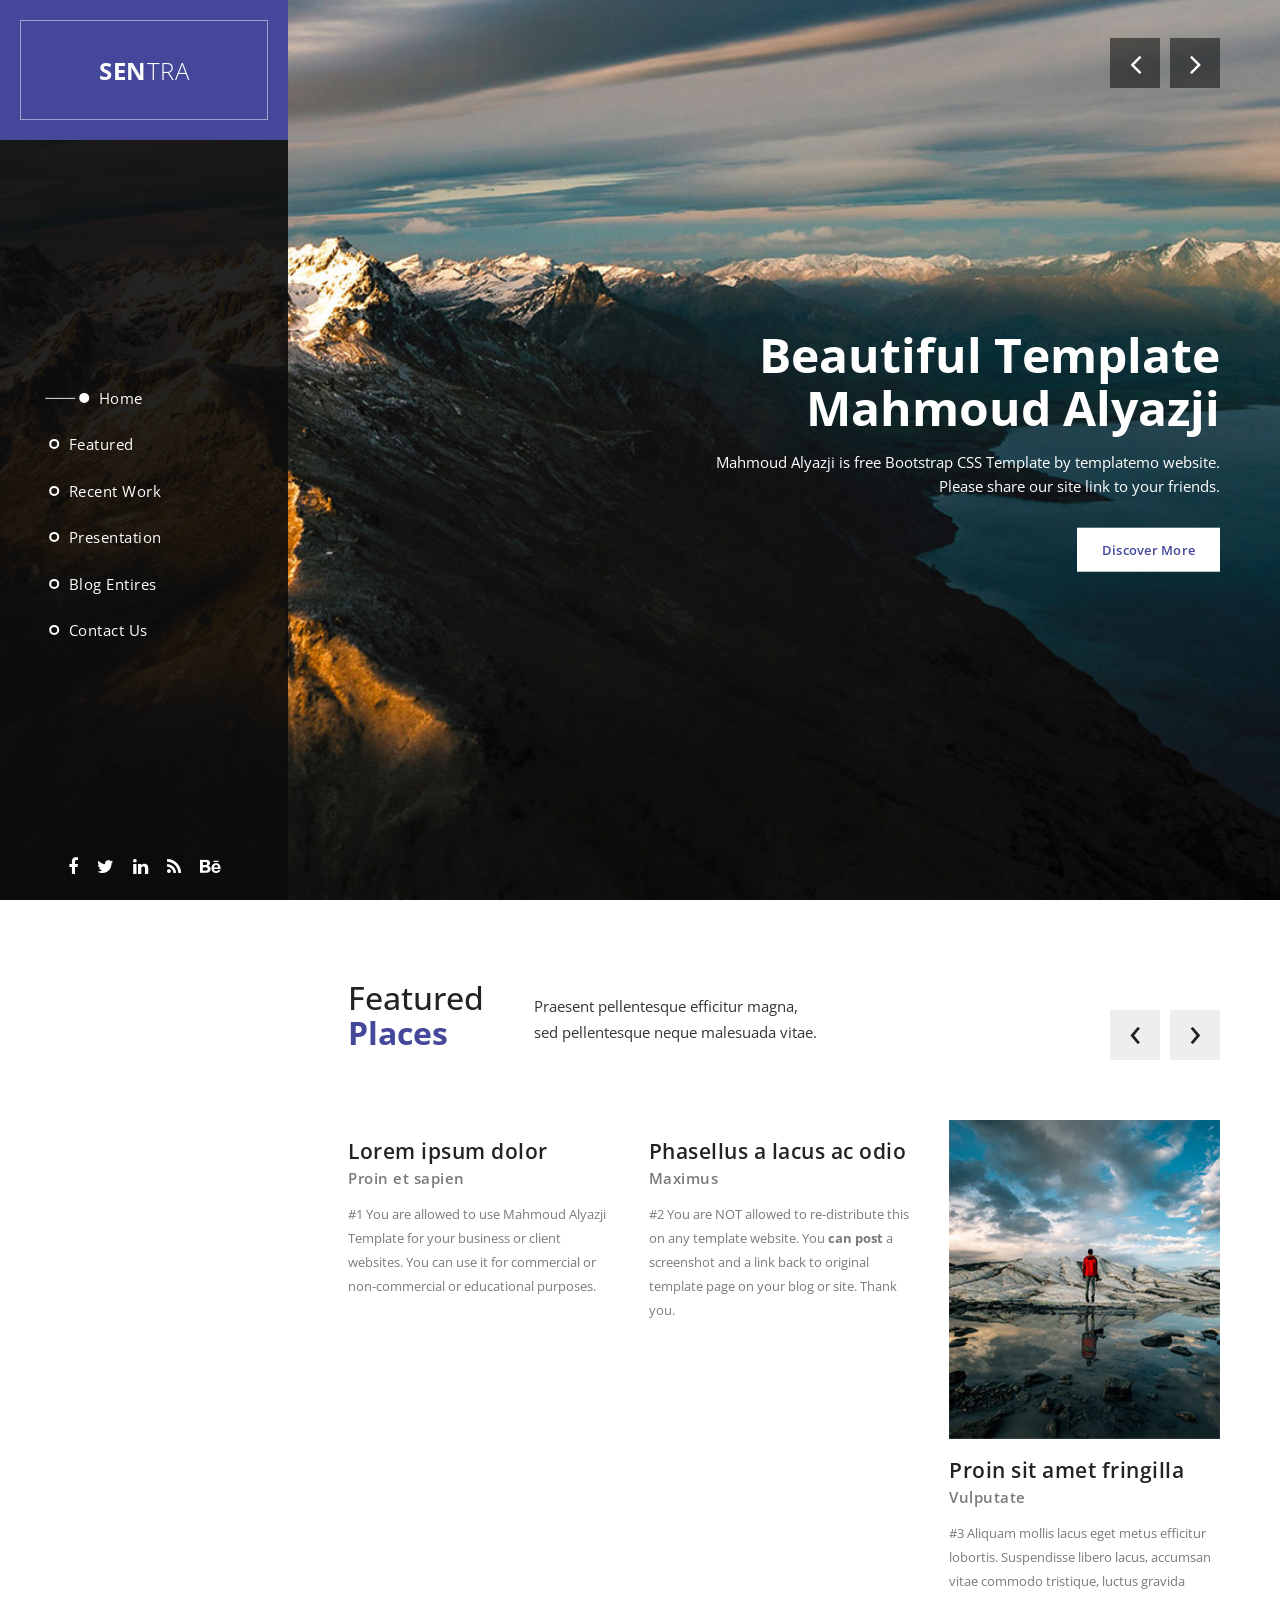
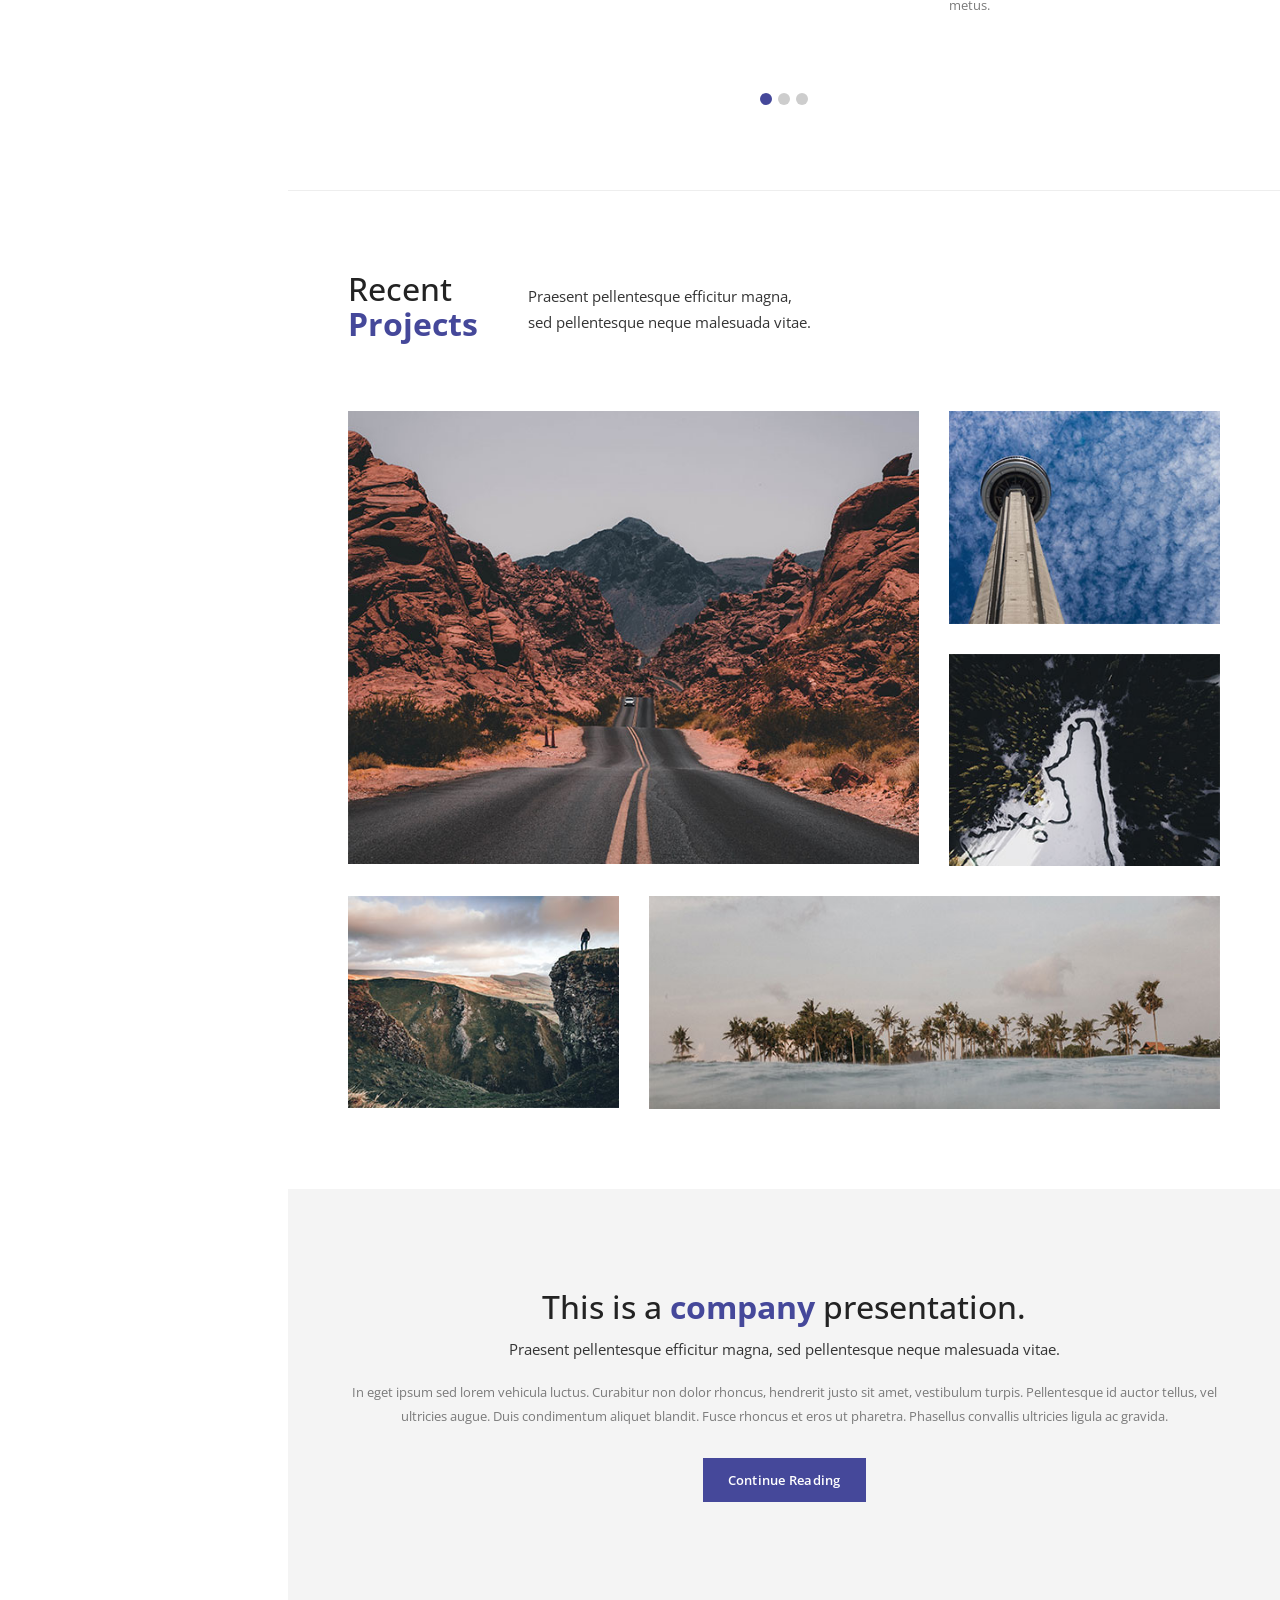
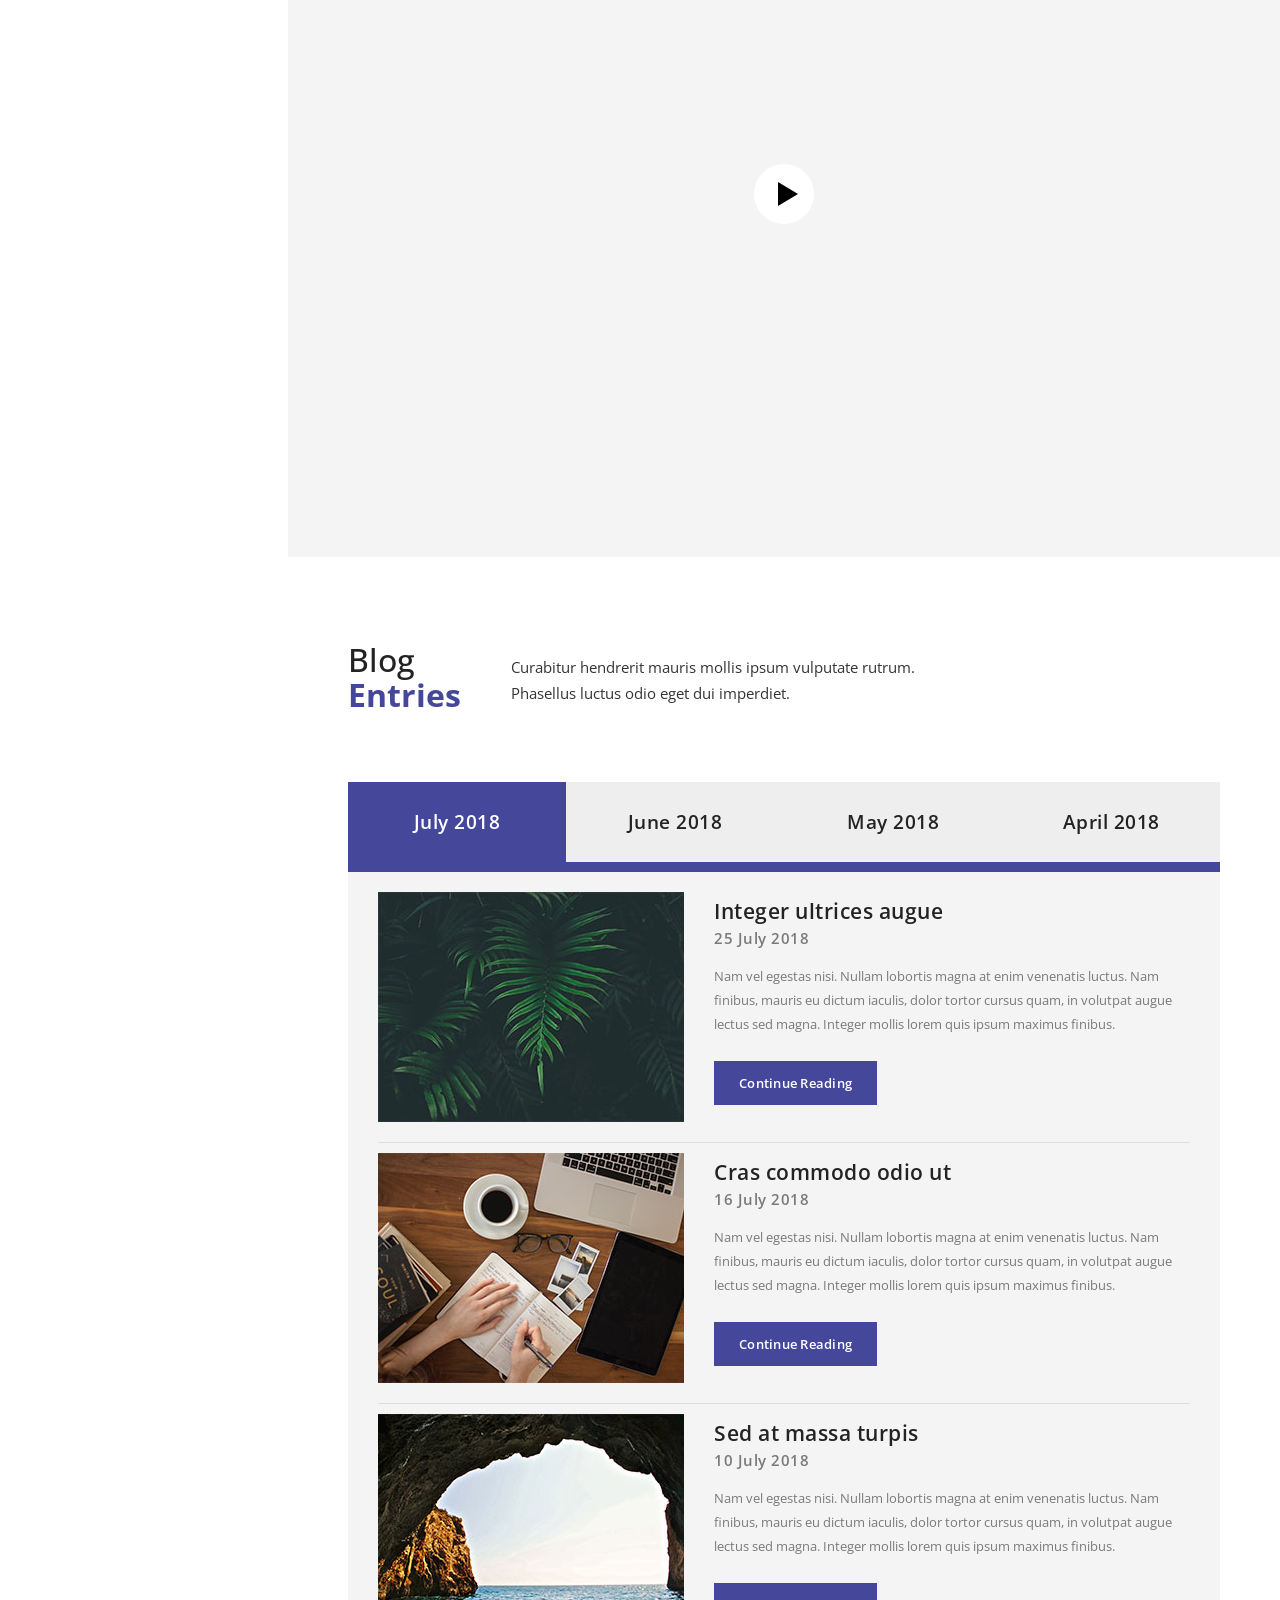
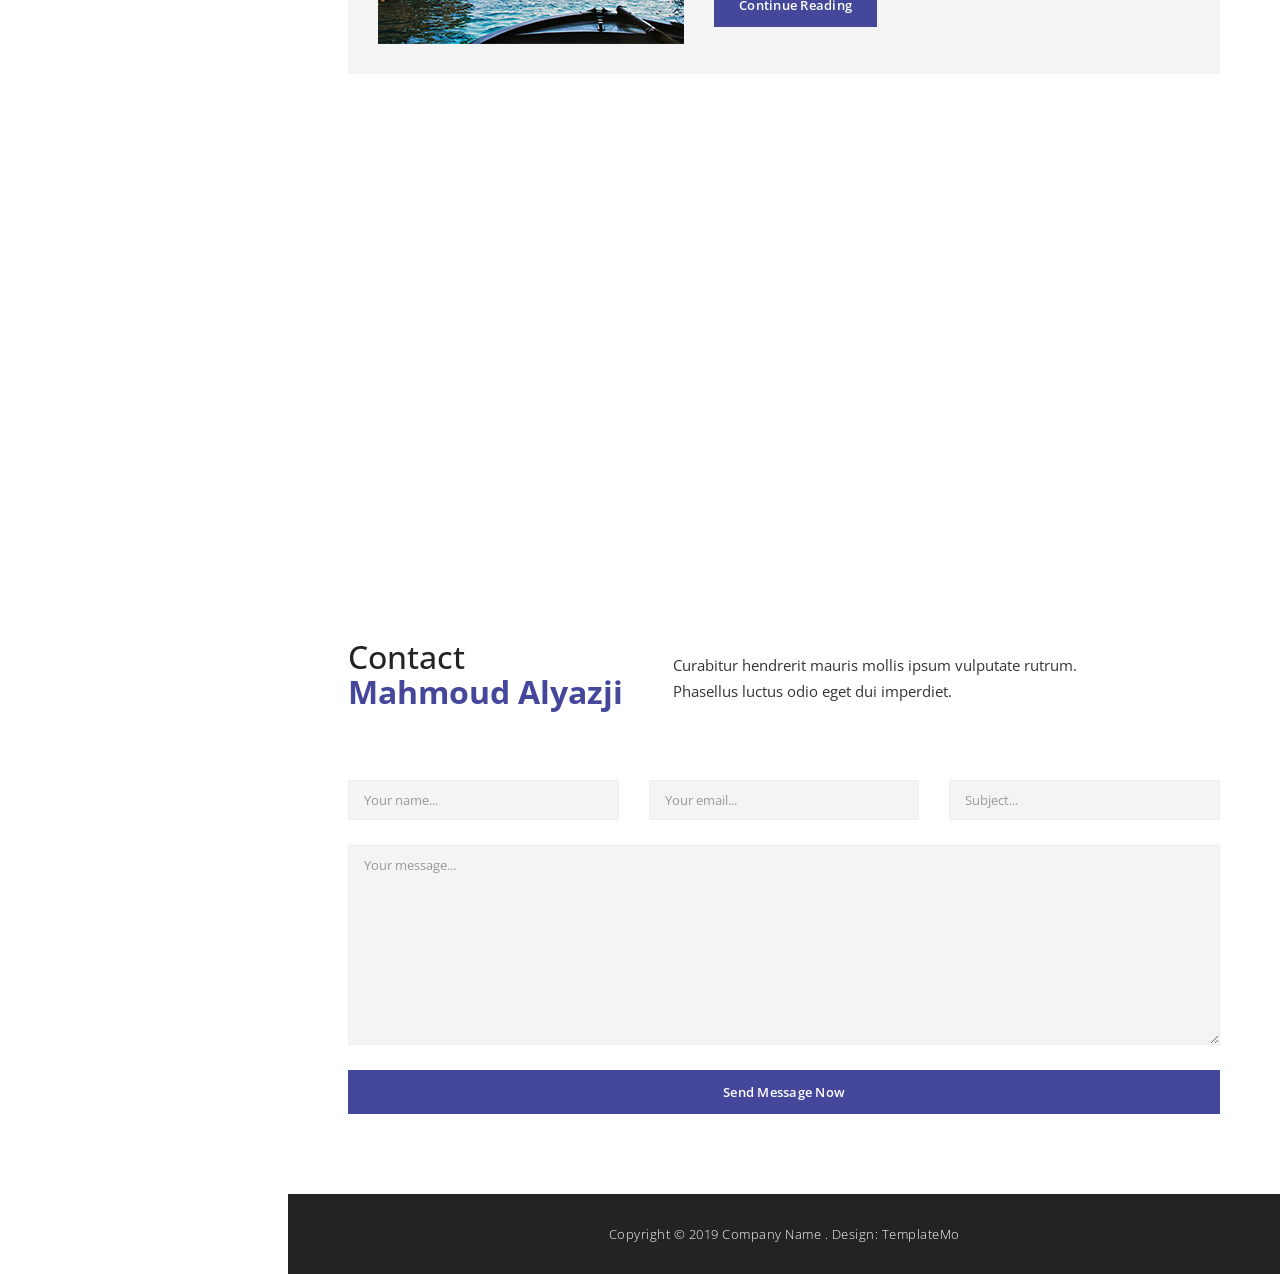
==== commit b39264af: "Fake it till you make it" ====
--- a/index.html
+++ b/index.html
@@ -183,7 +183,7 @@
                     <div class="owl-carousel owl-theme">
                         <div class="item">
                             <div class="image">
-                                <img src="img/featured_1.jpg" alt="">
+                                <img src="img/portfolio/IMG_7240.jpeg" alt="">
                                 <div class="featured-button button">
                                     <a href="#projects">Continue Reading</a>
                                 </div>
@@ -196,7 +196,7 @@
                         </div>
                         <div class="item">
                             <div class="image">
-                                <img src="img/featured_2.jpg" alt="">
+                                <img src="img/portfolio/IMG_7302.jpeg" alt="">
                                 <div class="featured-button button">
                                     <a href="#projects">Continue Reading</a>
                                 </div>
@@ -222,7 +222,7 @@
                         </div>
                         <div class="item">
                             <div class="image">
-                                <img src="img/featured_2.jpg" alt="">
+                                <img src="img/portfolio/IMG_7302.jpeg" alt="">
                                 <div class="featured-button button">
                                     <a href="#projects">Continue Reading</a>
                                 </div>
@@ -235,7 +235,7 @@
                         </div>
                         <div class="item">
                             <div class="image">
-                                <img src="img/featured_1.jpg" alt="">
+                                <img src="img/portfolio/IMG_7240.jpeg" alt="">
                                 <div class="featured-button button">
                                     <a href="#projects">Continue Reading</a>
                                 </div>
@@ -261,7 +261,7 @@
                         </div>
                         <div class="item">
                             <div class="image">
-                                <img src="img/featured_2.jpg" alt="">
+                                <img src="img/portfolio/IMG_7302.jpeg" alt="">
                                 <div class="featured-button button">
                                     <a href="#projects">Continue Reading</a>
                                 </div>
@@ -274,7 +274,7 @@
                         </div>
                         <div class="item">
                             <div class="image">
-                                <img src="img/featured_1.jpg" alt="">
+                                <img src="img/portfolio/IMG_7240.jpeg" alt="">
                                 <div class="featured-button button">
                                     <a href="#projects">Continue Reading</a>
                                 </div>
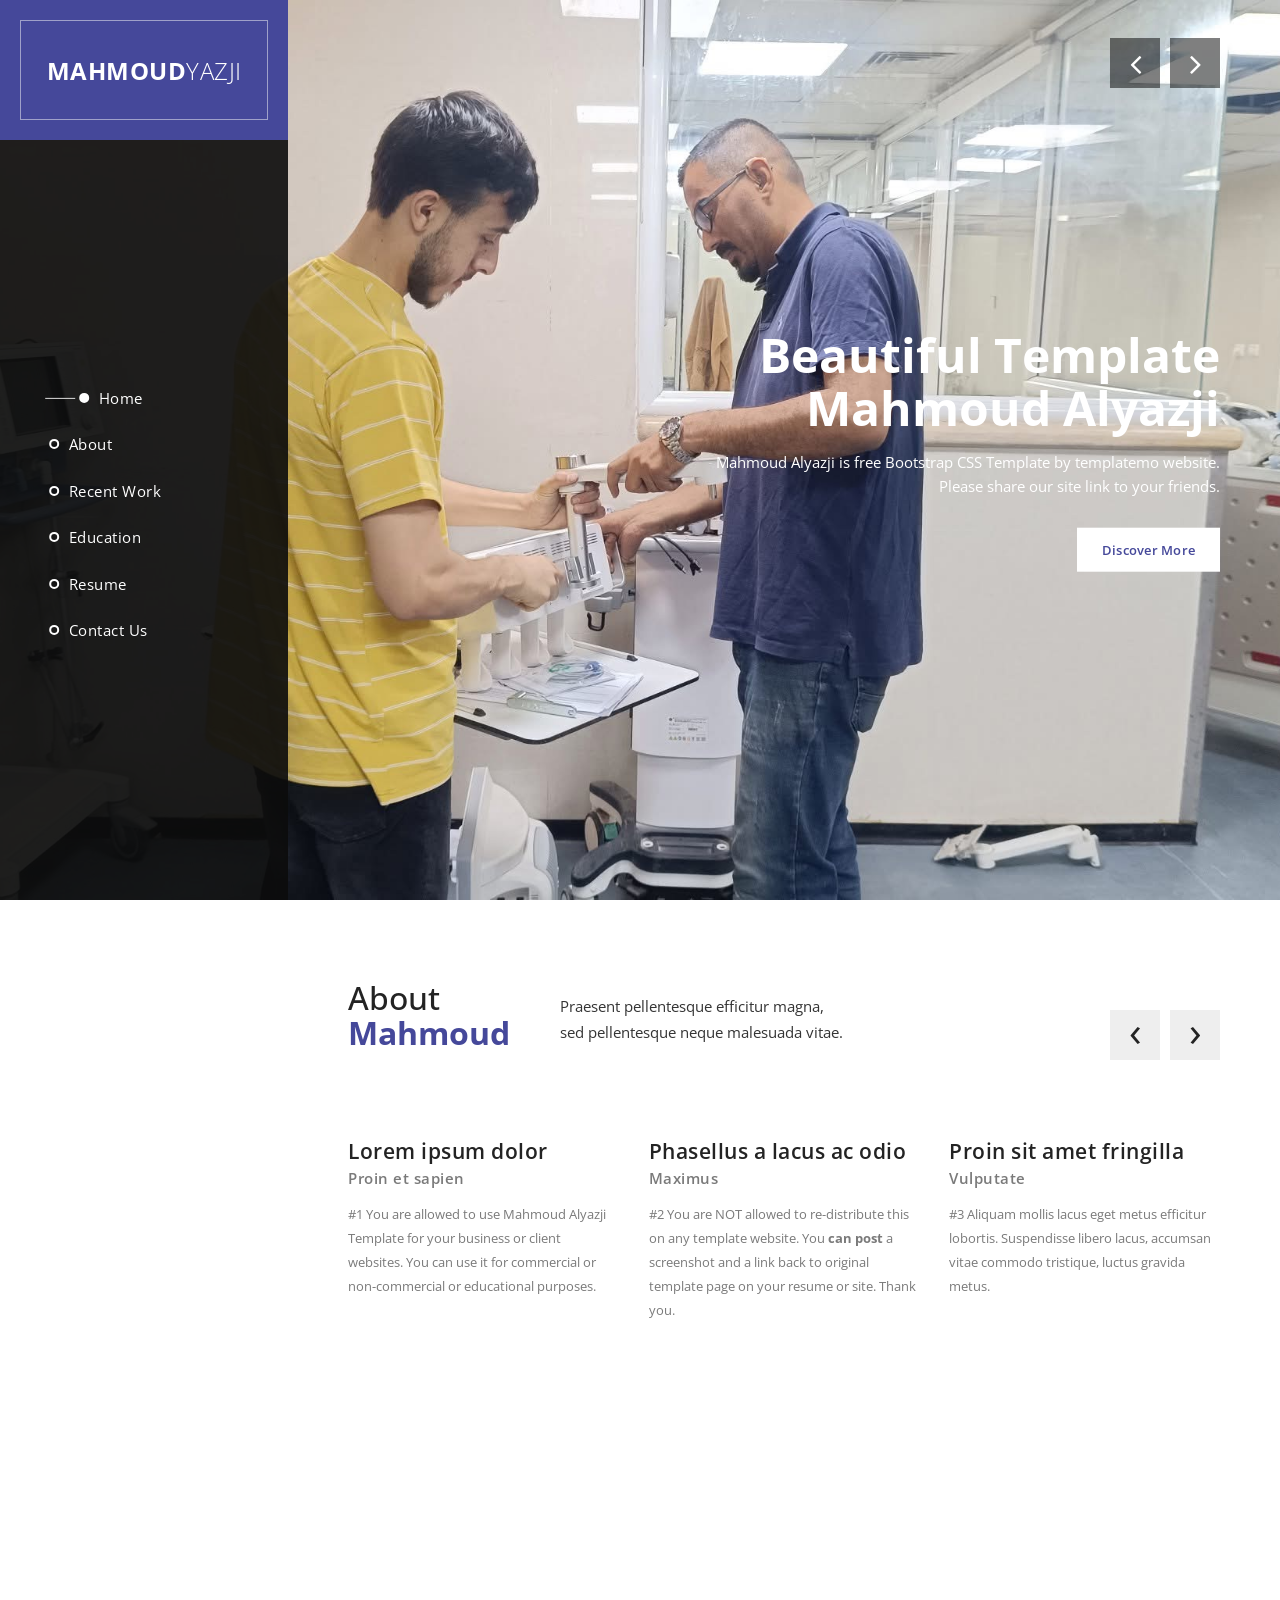
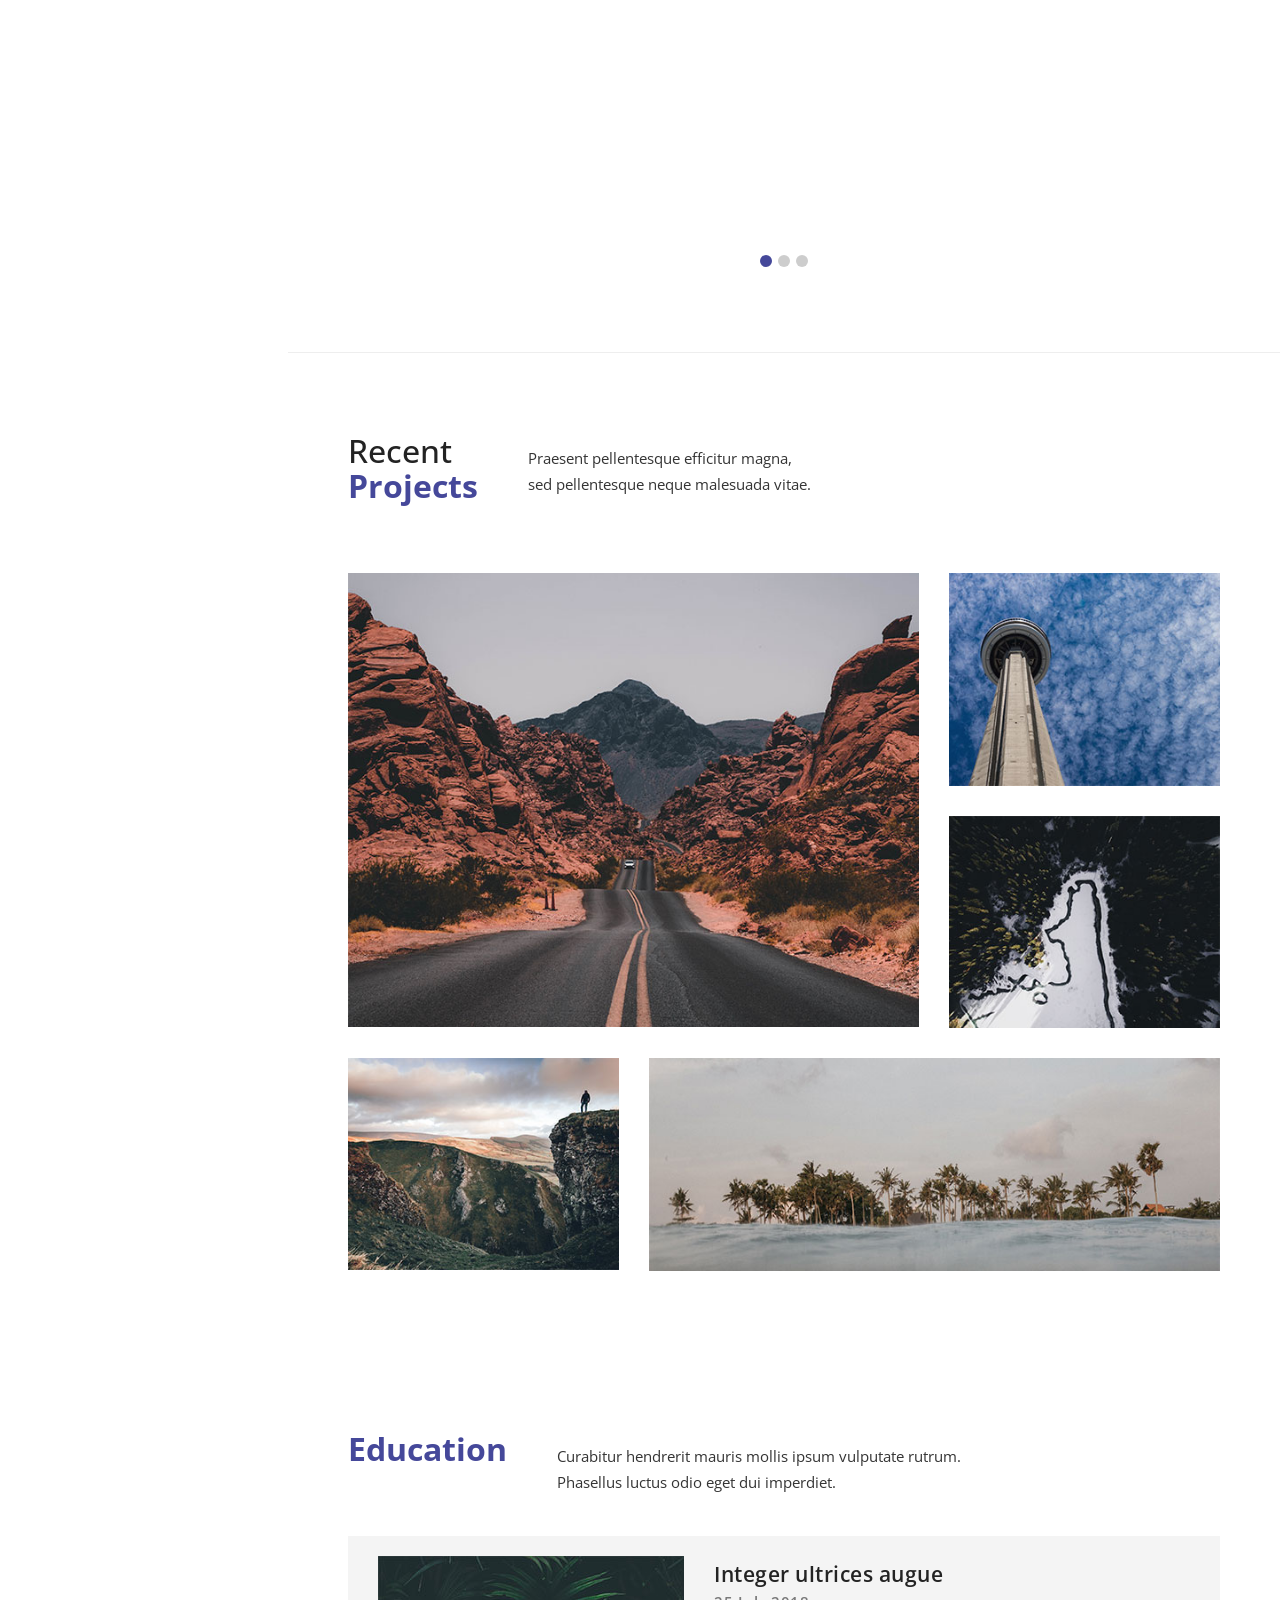
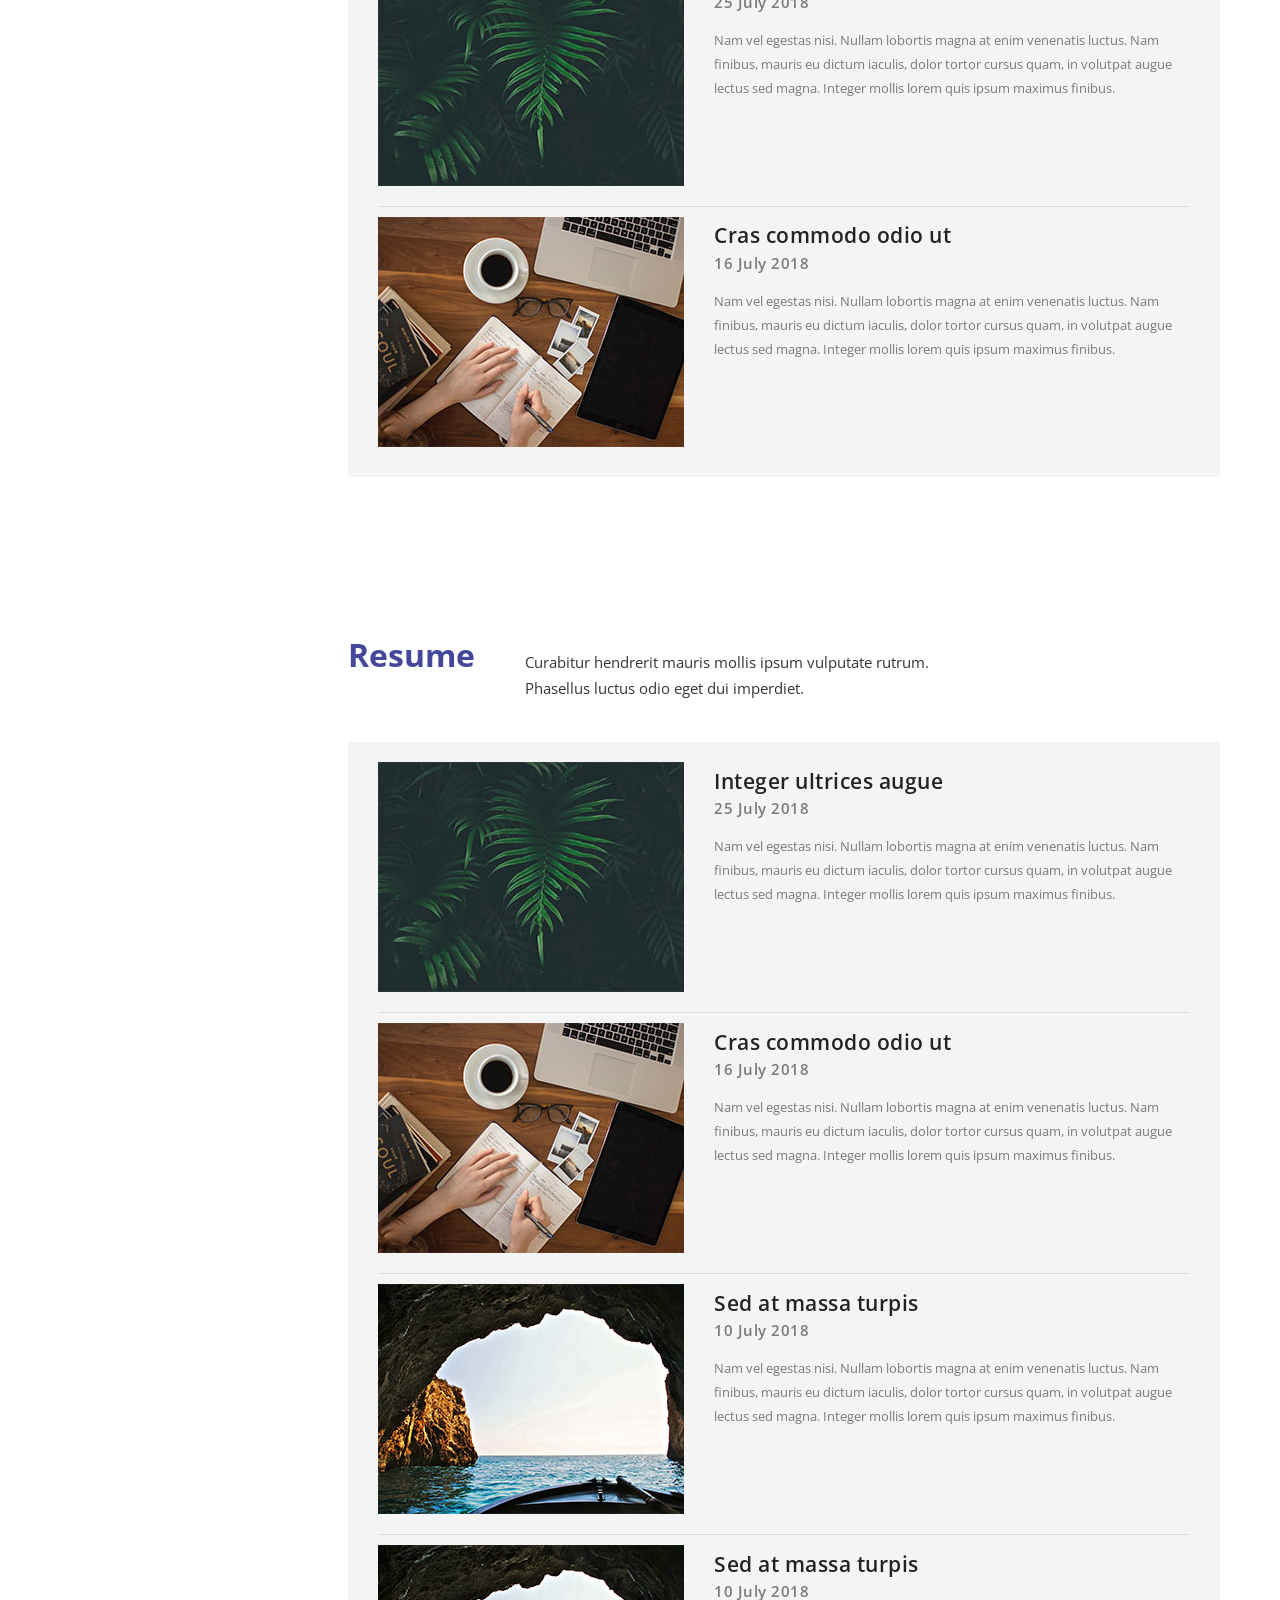
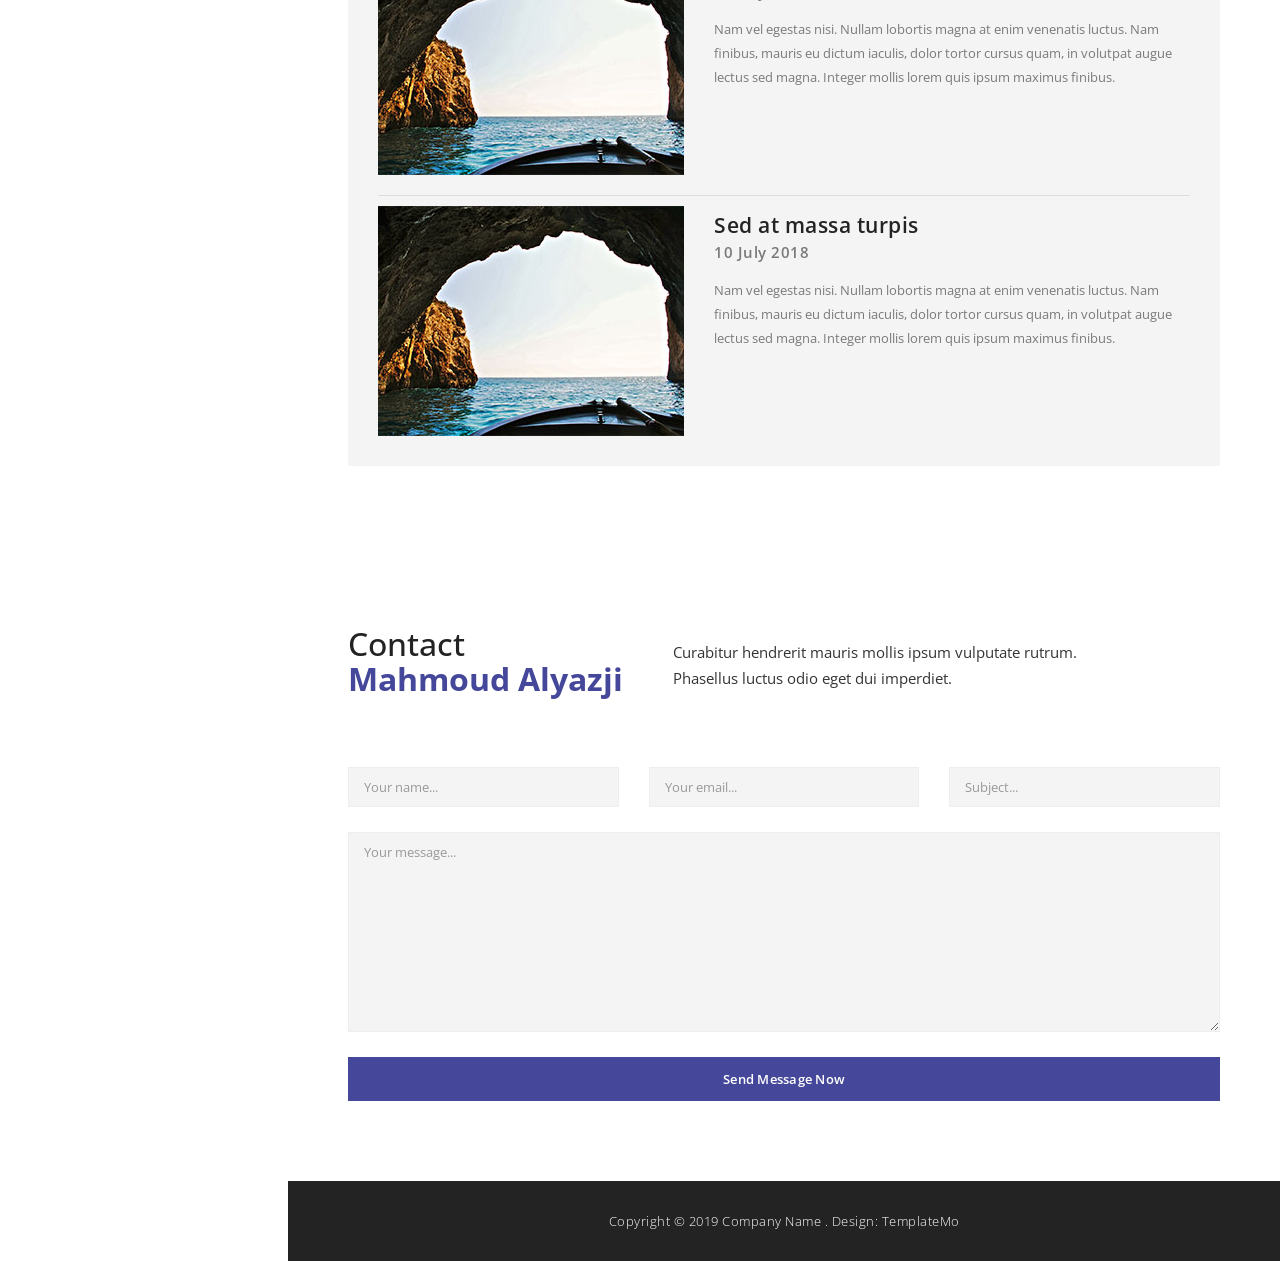
==== commit 23bdadcb: "My website is looking better now" ====
--- a/index.html
+++ b/index.html
@@ -45,10 +45,11 @@
                 <nav>
                     <ul class="nav navbar-nav">
                         <li><a href="#top">Home</a></li>
-                        <li><a href="#featured">Featured</a></li>
+                        <li><a href="#about">About</a></li>
                         <li><a href="#projects">Recent Projects</a></li>
-                        <li><a href="#video">Presentation</a></li>
-                        <li><a href="#blog">Blog Entries</a></li>
+                        <!-- <li><a href="#video">Presentation</a></li> -->
+                         <li><a href="#education">Education</a></li>
+                        <li><a href="#resume">Resume</a></li>
                         <li><a href="#contact">Contact Us</a></li>
                     </ul>
                 </nav>
@@ -57,7 +58,7 @@
 
         <div class="sidebar-navigation hidde-sm hidden-xs">
             <div class="logo">
-                <a href="#">Sen<em>tra</em></a>
+                <a href="#">Mahmoud<em>Yazji</em></a>
             </div>
             <nav>
                 <ul>
@@ -69,10 +70,10 @@
                         </a>
                     </li>
                     <li>
-                        <a href="#featured">
+                        <a href="#about">
                             <span class="rect"></span>
                             <span class="circle"></span>
-                            Featured
+                            About
                         </a>
                     </li>
                     <li>
@@ -82,18 +83,25 @@
                             Recent Work
                         </a>
                     </li>
-                    <li>
+                    <!-- <li>
                         <a href="#video">
                             <span class="rect"></span>
                             <span class="circle"></span>
                             Presentation
                         </a>
+                    </li> -->
+                    <li>
+                        <a href="#education">
+                            <span class="rect"></span>
+                            <span class="circle"></span>
+                            Education
+                        </a>
                     </li>
                     <li>
-                        <a href="#blog">
+                        <a href="#resume">
                             <span class="rect"></span>
                             <span class="circle"></span>
-                            Blog Entires
+                            Resume
                         </a>
                     </li>
                     <li>
@@ -105,13 +113,13 @@
                     </li>
                 </ul>
             </nav>
-            <ul class="social-icons">
+            <!-- <ul class="social-icons">
                 <li><a href="#"><i class="fa fa-facebook"></i></a></li>
                 <li><a href="#"><i class="fa fa-twitter"></i></a></li>
                 <li><a href="#"><i class="fa fa-linkedin"></i></a></li>
                 <li><a href="#"><i class="fa fa-rss"></i></a></li>
                 <li><a href="#"><i class="fa fa-behance"></i></a></li>
-            </ul>
+            </ul> -->
         </div>
 
         <div class="slider">
@@ -126,7 +134,7 @@
                           <p>Mahmoud Alyazji is free Bootstrap CSS Template by templatemo website.<br>
                           	Please share our site link to your friends.</p>
                           <div class="white-button button">
-                              <a href="#featured">Discover More</a>
+                              <a href="#about">Discover More</a>
                           </div>
                         </div>
                         </div>
@@ -144,7 +152,7 @@
 							<br>Thank you for helping us.</p>
                           
                           <div class="white-button button">
-                              <a href="#featured">Share More</a>
+                              <a href="#about">Share More</a>
                           </div>
                         </div>
                         </div>
@@ -161,7 +169,7 @@
                           <p>Vestibulum ante ipsum primis in faucibus orci luctus et ultrices <br>posuere cubilia Curae; Sed at massa turpis.</p>
                           
                           <div class="white-button button">
-                              <a href="#featured">Learn More</a>
+                              <a href="#about">Learn More</a>
                           </div>
                         </div>
                         </div>
@@ -173,9 +181,9 @@
 
 
         <div class="page-content">
-            <section id="featured" class="content-section">
+            <section id="about" class="content-section">
                 <div class="section-heading">
-                    <h1>Featured<br><em>Places</em></h1>
+                    <h1>About<br><em>Mahmoud</em></h1>
                     <p>Praesent pellentesque efficitur magna, 
                     <br>sed pellentesque neque malesuada vitae.</p>
                 </div>
@@ -184,7 +192,7 @@
                         <div class="item">
                             <div class="image">
                                 <img src="img/portfolio/IMG_7240.jpeg" alt="">
-                                <div class="featured-button button">
+                                <div class="about-button button">
                                     <a href="#projects">Continue Reading</a>
                                 </div>
                             </div>
@@ -197,20 +205,20 @@
                         <div class="item">
                             <div class="image">
                                 <img src="img/portfolio/IMG_7302.jpeg" alt="">
-                                <div class="featured-button button">
+                                <div class="about-button button">
                                     <a href="#projects">Continue Reading</a>
                                 </div>
                             </div>
                             <div class="text-content">
                                 <h4>Phasellus a lacus ac odio</h4>
                                 <span>Maximus</span>
-                                <p>#2 You are NOT allowed to re-distribute this on any template website. You <strong>can post</strong> a screenshot and a link back to original template page on your blog or site. Thank you.</p>
+                                <p>#2 You are NOT allowed to re-distribute this on any template website. You <strong>can post</strong> a screenshot and a link back to original template page on your resume or site. Thank you.</p>
                             </div>
                         </div>
                         <div class="item">
                             <div class="image">
-                                <img src="img/featured_3.jpg" alt="">
-                                <div class="featured-button button">
+                                <img src="img/portfolio/IMG_2485.jpg" alt="">
+                                <div class="about-button button">
                                     <a href="#projects">Continue Reading</a>
                                 </div>
                             </div>
@@ -222,8 +230,8 @@
                         </div>
                         <div class="item">
                             <div class="image">
-                                <img src="img/portfolio/IMG_7302.jpeg" alt="">
-                                <div class="featured-button button">
+                                <img src="img\portfolio\IMG_2505.JPG"" alt="">
+                                <div class="about-button button">
                                     <a href="#projects">Continue Reading</a>
                                 </div>
                             </div>
@@ -235,8 +243,8 @@
                         </div>
                         <div class="item">
                             <div class="image">
-                                <img src="img/portfolio/IMG_7240.jpeg" alt="">
-                                <div class="featured-button button">
+                                <img src="img\portfolio\IMG-CT.jpg" alt="">
+                                <div class="about-button button">
                                     <a href="#projects">Continue Reading</a>
                                 </div>
                             </div>
@@ -248,8 +256,8 @@
                         </div>
                         <div class="item">
                             <div class="image">
-                                <img src="img/featured_3.jpg" alt="">
-                                <div class="featured-button button">
+                                <img src="img\portfolio\IMG_6532.JPEG" alt="">
+                                <div class="about-button button">
                                     <a href="#projects">Continue Reading</a>
                                 </div>
                             </div>
@@ -261,8 +269,8 @@
                         </div>
                         <div class="item">
                             <div class="image">
-                                <img src="img/portfolio/IMG_7302.jpeg" alt="">
-                                <div class="featured-button button">
+                                <img src="img\portfolio\ScopeTV.jpg" alt="">
+                                <div class="about-button button">
                                     <a href="#projects">Continue Reading</a>
                                 </div>
                             </div>
@@ -274,8 +282,8 @@
                         </div>
                         <div class="item">
                             <div class="image">
-                                <img src="img/portfolio/IMG_7240.jpeg" alt="">
-                                <div class="featured-button button">
+                                <img src="img\portfolio\IMG_7304.JPG" alt="">
+                                <div class="about-button button">
                                     <a href="#projects">Continue Reading</a>
                                 </div>
                             </div>
@@ -285,10 +293,10 @@
                                 <p>#8 Suspendisse suscipit nulla sed nisl fermentum, auctor suscipit nunc rhoncus. Proin faucibus metus diam, nec hendrerit purus pharetra in.</p>
                             </div>
                         </div>
-                        <div class="item">
-                            <div class="image">
-                                <img src="img/featured_3.jpg" alt="">
-                                <div class="featured-button button">
+                        <div class="item"> 
+                            <div class="image">
+                                <img src="img\portfolio\IMG_2632.JPG" alt="">
+                                <div class="about-button button">
                                     <a href="#projects">Continue Reading</a>
                                 </div>
                             </div>
@@ -339,7 +347,7 @@
                     </div>
                 </div>            
             </section>
-            <section id="video" class="content-section">
+            <!-- <section id="video" class="content-section">
                 <div class="row">
                     <div class="col-md-12">
                         <div class="section-heading">
@@ -350,7 +358,7 @@
                             <p>In eget ipsum sed lorem vehicula luctus. Curabitur non dolor rhoncus, hendrerit justo sit amet, vestibulum turpis. Pellentesque id auctor tellus, vel ultricies augue. Duis condimentum aliquet blandit. Fusce rhoncus et eros ut pharetra. Phasellus convallis ultricies ligula ac gravida.</p>
                         </div>
                         <div class="accent-button button">
-                            <a href="#blog">Continue Reading</a>
+                            <a href="#resume">Continue Reading</a>
                         </div>
                     </div>
                     <div class="col-md-12">
@@ -364,22 +372,23 @@
                         </div>
                     </div>
                 </div>
-            </section>
-            <section id="blog" class="content-section">
+            </section> -->
+            
+            <section id="education" class="content-section">
                 <div class="section-heading">
-                    <h1>Blog<br><em>Entries</em></h1>
+                    <h1><em>Education</em><!--<em>Entries</em>--></h1>
                     <p>Curabitur hendrerit mauris mollis ipsum vulputate rutrum. 
                     <br>Phasellus luctus odio eget dui imperdiet.</p>
                 </div>
                 <div class="section-content">
                     <div class="tabs-content">
                         <div class="wrapper">
-                            <ul class="tabs clearfix" data-tabgroup="first-tab-group">
+                            <!-- <ul class="tabs clearfix" data-tabgroup="first-tab-group">
                               <li><a href="#tab1" class="active">July 2018</a></li>
                               <li><a href="#tab2">June 2018</a></li>
                               <li><a href="#tab3">May 2018</a></li>
                               <li><a href="#tab4">April 2018</a></li>
-                            </ul>
+                            </ul> -->
                             <section id="first-tab-group" class="tabgroup">
                                 <div id="tab1">
                                     <ul>
@@ -391,9 +400,9 @@
                                                     <span>25 July 2018</span>
                                                     <p>Nam vel egestas nisi. Nullam lobortis magna at enim venenatis luctus. Nam finibus, mauris eu dictum iaculis, dolor tortor cursus quam, in volutpat augue lectus sed magna. Integer mollis lorem quis ipsum maximus finibus.</p>
                                                     
-                                                    <div class="accent-button button">
-                                                        <a href="#contact">Continue Reading</a>
-                                                    </div>
+                                                    <!-- <div class="accent-button button">
+                                                        <a href="#contact">Continue Reading</a>
+                                                    </div> -->
                                                 </div>
                                             </div>
                                         </li>
@@ -405,9 +414,63 @@
                                                     <span>16 July 2018</span>
                                                     <p>Nam vel egestas nisi. Nullam lobortis magna at enim venenatis luctus. Nam finibus, mauris eu dictum iaculis, dolor tortor cursus quam, in volutpat augue lectus sed magna. Integer mollis lorem quis ipsum maximus finibus.</p>
                                                     
-                                                    <div class="accent-button button">
-                                                        <a href="#contact">Continue Reading</a>
-                                                    </div>
+                                                    <!-- <div class="accent-button button">
+                                                        <a href="#contact">Continue Reading</a>
+                                                    </div> -->
+                                                </div>
+                                            </div>
+                                        </li>
+                                    </ul>
+                                </div>
+                            </section> 
+                        </div>
+                    </div>
+                </div>
+            </section>
+
+            <section id="resume" class="content-section">
+                <div class="section-heading">
+                    <h1><em>Resume</em><!--<em>Entries</em>--></h1>
+                    <p>Curabitur hendrerit mauris mollis ipsum vulputate rutrum. 
+                    <br>Phasellus luctus odio eget dui imperdiet.</p>
+                </div>
+                <div class="section-content">
+                    <div class="tabs-content">
+                        <div class="wrapper">
+                            <!-- <ul class="tabs clearfix" data-tabgroup="first-tab-group">
+                              <li><a href="#tab1" class="active">July 2018</a></li>
+                              <li><a href="#tab2">June 2018</a></li>
+                              <li><a href="#tab3">May 2018</a></li>
+                              <li><a href="#tab4">April 2018</a></li>
+                            </ul> -->
+                            <section id="first-tab-group" class="tabgroup">
+                                <div id="tab1">
+                                    <ul>
+                                        <li>
+                                            <div class="item">
+                                                <img src="img/blog_1.jpg" alt="">
+                                                <div class="text-content">
+                                                    <h4>Integer ultrices augue</h4>
+                                                    <span>25 July 2018</span>
+                                                    <p>Nam vel egestas nisi. Nullam lobortis magna at enim venenatis luctus. Nam finibus, mauris eu dictum iaculis, dolor tortor cursus quam, in volutpat augue lectus sed magna. Integer mollis lorem quis ipsum maximus finibus.</p>
+                                                    
+                                                    <!-- <div class="accent-button button">
+                                                        <a href="#contact">Continue Reading</a>
+                                                    </div> -->
+                                                </div>
+                                            </div>
+                                        </li>
+                                        <li>
+                                            <div class="item">
+                                                <img src="img/blog_2.jpg" alt="">
+                                                <div class="text-content">
+                                                    <h4>Cras commodo odio ut</h4>
+                                                    <span>16 July 2018</span>
+                                                    <p>Nam vel egestas nisi. Nullam lobortis magna at enim venenatis luctus. Nam finibus, mauris eu dictum iaculis, dolor tortor cursus quam, in volutpat augue lectus sed magna. Integer mollis lorem quis ipsum maximus finibus.</p>
+                                                    
+                                                    <!-- <div class="accent-button button">
+                                                        <a href="#contact">Continue Reading</a>
+                                                    </div> -->
                                                 </div>
                                             </div>
                                         </li>
@@ -419,19 +482,47 @@
                                                     <span>10 July 2018</span>
                                                     <p>Nam vel egestas nisi. Nullam lobortis magna at enim venenatis luctus. Nam finibus, mauris eu dictum iaculis, dolor tortor cursus quam, in volutpat augue lectus sed magna. Integer mollis lorem quis ipsum maximus finibus.</p>
                                                     
-                                                    <div class="accent-button button">
-                                                        <a href="#contact">Continue Reading</a>
-                                                    </div>
+                                                    <!-- <div class="accent-button button">
+                                                        <a href="#contact">Continue Reading</a>
+                                                    </div> -->
+                                                </div>
+                                            </div>
+                                        </li>
+                                        <li>
+                                            <div class="item">
+                                                <img src="img/blog_3.jpg" alt="">
+                                                <div class="text-content">
+                                                    <h4>Sed at massa turpis</h4>
+                                                    <span>10 July 2018</span>
+                                                    <p>Nam vel egestas nisi. Nullam lobortis magna at enim venenatis luctus. Nam finibus, mauris eu dictum iaculis, dolor tortor cursus quam, in volutpat augue lectus sed magna. Integer mollis lorem quis ipsum maximus finibus.</p>
+                                                    
+                                                    <!-- <div class="accent-button button">
+                                                        <a href="#contact">Continue Reading</a>
+                                                    </div> -->
+                                                </div>
+                                            </div>
+                                        </li>
+                                        <li>
+                                            <div class="item">
+                                                <img src="img/blog_3.jpg" alt="">
+                                                <div class="text-content">
+                                                    <h4>Sed at massa turpis</h4>
+                                                    <span>10 July 2018</span>
+                                                    <p>Nam vel egestas nisi. Nullam lobortis magna at enim venenatis luctus. Nam finibus, mauris eu dictum iaculis, dolor tortor cursus quam, in volutpat augue lectus sed magna. Integer mollis lorem quis ipsum maximus finibus.</p>
+                                                    
+                                                    <!-- <div class="accent-button button">
+                                                        <a href="#contact">Continue Reading</a>
+                                                    </div> -->
                                                 </div>
                                             </div>
                                         </li>
                                     </ul>
                                 </div>
-                                <div id="tab2">
+                                <!-- <div id="tab2">
                                     <ul>
                                         <li>
                                             <div class="item">
-                                                <img src="img/blog_3.jpg" alt="">
+                                                <img src="img/resume_3.jpg" alt="">
                                                 <div class="text-content">
                                                     <h4>Sed at massa turpis</h4>
                                                     <span>30 June 2018</span>
@@ -445,7 +536,7 @@
                                         </li>
                                         <li>
                                             <div class="item">
-                                                <img src="img/blog_1.jpg" alt="">
+                                                <img src="img/resume_1.jpg" alt="">
                                                 <div class="text-content">
                                                     <h4>Lorem ipsum dolor sit</h4>
                                                     <span>24 June 2018</span>
@@ -459,7 +550,7 @@
                                         </li>
                                         <li>
                                             <div class="item">
-                                                <img src="img/blog_2.jpg" alt="">
+                                                <img src="img/resume_2.jpg" alt="">
                                                 <div class="text-content">
                                                     <h4>Cras commodo odio ut</h4>
                                                     <span>12 June 2018</span>
@@ -472,12 +563,12 @@
                                             </div>
                                         </li>
                                     </ul>
-                                </div>
-                                <div id="tab3">
+                                </div> -->
+                                <!-- <div id="tab3">
                                     <ul>
                                         <li>
                                             <div class="item">
-                                                <img src="img/blog_2.jpg" alt="">
+                                                <img src="img/resume_2.jpg" alt="">
                                                 <div class="text-content">
                                                     <h4>Cras commodo odio ut</h4>
                                                     <span>26 May 2018</span>
@@ -491,7 +582,7 @@
                                         </li>
                                         <li>
                                             <div class="item">
-                                                <img src="img/blog_1.jpg" alt="">
+                                                <img src="img/resume_1.jpg" alt="">
                                                 <div class="text-content">
                                                     <h4>Lorem ipsum dolor sit</h4>
                                                     <span>22 May 2018</span>
@@ -505,7 +596,7 @@
                                         </li>
                                         <li>
                                             <div class="item">
-                                                <img src="img/blog_3.jpg" alt="">
+                                                <img src="img/resume_3.jpg" alt="">
                                                 <div class="text-content">
                                                     <h4>Integer ultrices augue</h4>
                                                     <span>8 May 2018</span>
@@ -518,12 +609,12 @@
                                             </div>
                                         </li>
                                     </ul>
-                                </div>
-                                <div id="tab4">
+                                </div> -->
+                                <!-- <div id="tab4">
                                     <ul>
                                         <li>
                                             <div class="item">
-                                                <img src="img/blog_1.jpg" alt="">
+                                                <img src="img/resume_1.jpg" alt="">
                                                 <div class="text-content">
                                                     <h4>Lorem ipsum dolor sit</h4>
                                                     <span>26 April 2018</span>
@@ -537,7 +628,7 @@
                                         </li>                                
                                         <li>
                                             <div class="item">
-                                                <img src="img/blog_3.jpg" alt="">
+                                                <img src="img/resume_3.jpg" alt="">
                                                 <div class="text-content">
                                                     <h4>Integer ultrices augue eu</h4>
                                                     <span>24 April 2018</span>
@@ -551,7 +642,7 @@
                                         </li>
                                         <li>
                                             <div class="item">
-                                                <img src="img/blog_2.jpg" alt="">
+                                                <img src="img/resume_2.jpg" alt="">
                                                 <div class="text-content">
                                                     <h4>Cras commodo odio ut</h4>
                                                     <span>20 April 2018</span>
@@ -564,23 +655,18 @@
                                             </div>
                                         </li>
                                     </ul>
-                                </div>
+                                </div> -->
                             </section> 
                         </div>
                     </div>
                 </div>
             </section>
             <section id="contact" class="content-section">
-                <div id="map">
+                <!-- <div id="map">
                 
-                	<!-- How to change your own map point
-                           1. Go to Google Maps
-                           2. Click on your location point
-                           3. Click "Share" and choose "Embed map" tab
-                           4. Copy only URL and paste it within the src="" field below
-                    -->
+                	
                     <iframe src="https://www.google.com/maps/embed?pb=!1m18!1m12!1m3!1d1197183.8373802372!2d-1.9415093691103689!3d6.781986417238027!2m3!1f0!2f0!3f0!3m2!1i1024!2i768!4f13.1!3m3!1m2!1s0xfdb96f349e85efd%3A0xb8d1e0b88af1f0f5!2sKumasi+Central+Market!5e0!3m2!1sen!2sth!4v1532967884907" width="100%" height="400px" frameborder="0" style="border:0" allowfullscreen></iframe>
-                </div>
+                </div> -->
                 <div id="contact-content">
                     <div class="section-heading">
                         <h1>Contact<br><em>Mahmoud Alyazji</em></h1>
@@ -589,7 +675,7 @@
                         
                     </div>
                     <div class="section-content">
-                        <form id="contact" action="#" method="post">
+                        <form id="contact" action="mailto:mahmoudsaeb10@gmail.com" method="post">
                             <div class="row">
                                 <div class="col-md-4">
                                   <fieldset>
--- a/css/templatemo-style.css
+++ b/css/templatemo-style.css
@@ -414,15 +414,15 @@
 }
 
 .Modern-Slider .item-1 .image {
-  background-image: url(../img/slide_1.jpg);
+  background-image: url(../img/portfolio/IMG_2485.JPG);
 }
 
 .Modern-Slider .item-2 .image {
-  background-image: url(../img/slide_2.jpg);
+  background-image: url(../img/portfolio/IMG_2493.JPG);
 }
 
 .Modern-Slider .item-3 .image {
-  background-image: url(../img/slide_3.jpg);
+  background-image: url(../img/portfolio/LAB.jpg);
 }
 
 .Modern-Slider .PrevArrow:before{content:'\f104';}
@@ -454,29 +454,29 @@
 .slick-vertical .slick-slide{display:block;height:auto;border:1px solid transparent}
 
 
-/* Featured Style */
-
-#featured {
+/* about Style */
+
+#about {
   padding-left: 60px;
   padding-right: 60px;
   padding-bottom: 80px;
   border-bottom: 1px solid #eee;
 }
 
-#featured .section-heading {
+#about .section-heading {
   margin-right: 20%;
 }
 
-#featured .content-section {
+#about .content-section {
   display: inline-block;
   position: relative;
 }
 
-#featured .owl-dots {
+#about .owl-dots {
   margin-top: 40px;
 }
 
-#featured .owl-dots .owl-dot span  {
+#about .owl-dots .owl-dot span  {
   width: 12px;
   height: 12px;
   background-color: #cdcdcd!important;
@@ -485,30 +485,30 @@
   margin: 0 3px;
 }
 
-#featured .owl-dots .active span {
+#about .owl-dots .active span {
   background-color: #45489a!important;
 }
 
-#featured .owl-dots button {
+#about .owl-dots button {
   outline: none;
 }
 
-#featured .owl-nav {
+#about .owl-nav {
   position: absolute;
   display: inline-block;
   top: -110px;
   right: 0;
 }
 
-#featured .owl-nav button:focus {
+#about .owl-nav button:focus {
   outline: none;
 }
 
-#featured .owl-nav .owl-prev span {
+#about .owl-nav .owl-prev span {
   margin-right: 10px;
 }
 
-#featured .owl-nav .owl-next span, #featured .owl-nav .owl-prev span {
+#about .owl-nav .owl-next span, #about .owl-nav .owl-prev span {
   outline: none;
   width: 50px;
   height: 50px;
@@ -521,27 +521,27 @@
   transition: all 0.5s;
 }
 
-#featured .owl-nav span:hover {
+#about .owl-nav span:hover {
   background-color: #45489a;
   color: #fff;
 }
 
-#featured .item {
+#about .item {
   text-align: left;
   position: relative;
   z-index: 10;
 }
 
-#featured .item .image {
+#about .item .image {
   position: relative;
 }
 
-#featured .item .image img {
+#about .item .image img {
   width: 100%;
   overflow: hidden;
 }
 
-#featured .item .image .featured-button a {
+#about .item .image .about-button a {
   font-size: 13px;
   font-weight: 600;
   color: #fff;
@@ -561,19 +561,19 @@
   opacity: 0;
 }
 
-#featured .item:hover .featured-button a {
+#about .item:hover .about-button a {
   bottom: 0;
   opacity: 1;
 }
 
-#featured .item .text-content {
+#about .item .text-content {
   padding-top: 20px;
   background-color: #fff;
   position: relative;
   z-index: 10;
 }
 
-#featured .item .text-content h4 {
+#about .item .text-content h4 {
   margin-top: 0px;
   margin-bottom: 5px;
   font-size: 21px;
@@ -582,7 +582,7 @@
   letter-spacing: 0.5px;
 }
 
-#featured .item .text-content span {
+#about .item .text-content span {
   display: inline-block;
   font-size: 15px;
   font-weight: 600;
@@ -718,18 +718,15 @@
   transition: all .6s .8s;
 }
 
-
-
-
-/* Blog Style */
-
-#blog {
+/* education style */
+
+#education {
   padding-left: 60px;
   padding-right: 60px;
   padding-bottom: 80px;
 }
 
-#blog .tabs {
+#education .tabs {
   list-style: none;
   margin: 0px;
   padding: 0px;
@@ -739,7 +736,7 @@
   border-bottom: 10px solid #45489a;
 }
 
-#blog .tabs li {
+#education .tabs li {
   display: inline-block;
   text-align: center;
   width: 25%;
@@ -748,7 +745,7 @@
   padding: 0;
 }
 
-#blog .tabs a {
+#education .tabs a {
   display: block;
   text-align: center;
   text-decoration: none;
@@ -761,16 +758,16 @@
   transition: 0.5s;
 }
 
-#blog .tabs a:hover {
+#education .tabs a:hover {
   color: #45489a;
 }
 
 
-#blog .tabs .active:hover {
-  color: #fff;
-}
-
-#blog .tabs .active {
+#education .tabs .active:hover {
+  color: #fff;
+}
+
+#education .tabs .active {
   background-color: #45489a;
   color: #fff;
 }
@@ -786,13 +783,13 @@
   clear:both;
 }
 
-#blog .tabgroup ul {
+#education .tabgroup ul {
   padding: 0;
   margin: 0;
   list-style: none;
 }
 
-#blog .tabgroup ul li {
+#education .tabgroup ul li {
   display: inline-block;
   text-align: left;
   margin-bottom: 10px;
@@ -800,23 +797,23 @@
   border-bottom: 1px solid #ddd;
 }
 
-#blog .tabgroup ul li:last-child {
+#education .tabgroup ul li:last-child {
   border-bottom: none;
   margin-bottom: 0px;
   padding-bottom: 10px;
 }
 
-#blog .tabgroup ul li img {
+#education .tabgroup ul li img {
   float: left;
   margin-right: 30px;
   max-width: 100%;
   overflow: hidden;
 }
-#blog .tabgroup ul li .text-content {
+#education .tabgroup ul li .text-content {
   display: inline;
 }
 
-#blog .item .text-content h4 {
+#education .item .text-content h4 {
   padding-top: 7.5px;
   margin-top: 0px;
   margin-bottom: 5px;
@@ -826,7 +823,7 @@
   letter-spacing: 0.5px;
 }
 
-#blog .item .text-content span {
+#education .item .text-content span {
   display: inline-block;
   font-size: 15px;
   font-weight: 600;
@@ -835,7 +832,128 @@
   margin-bottom: 15px;
 }
 
-#blog .item .text-content .accent-button {
+#education .item .text-content .accent-button {
+  margin-top: 25px;
+}
+
+
+
+
+/* resume Style */
+
+#resume {
+  padding-left: 60px;
+  padding-right: 60px;
+  padding-bottom: 80px;
+}
+
+#resume .tabs {
+  list-style: none;
+  margin: 0px;
+  padding: 0px;
+  height: 90px;
+  width: 100%;
+  background-color: #eee;
+  border-bottom: 10px solid #45489a;
+}
+
+#resume .tabs li {
+  display: inline-block;
+  text-align: center;
+  width: 25%;
+  float: left;
+  margin: 0;
+  padding: 0;
+}
+
+#resume .tabs a {
+  display: block;
+  text-align: center;
+  text-decoration: none;
+  text-transform: capitalize;
+  letter-spacing: 0.5px;
+  color: #232323;
+  font-size: 19px;
+  line-height: 80px;
+  font-weight: 600;
+  transition: 0.5s;
+}
+
+#resume .tabs a:hover {
+  color: #45489a;
+}
+
+
+#resume .tabs .active:hover {
+  color: #fff;
+}
+
+#resume .tabs .active {
+  background-color: #45489a;
+  color: #fff;
+}
+
+.tabgroup {
+  background-color: #f4f4f4;
+  padding: 20px 30px;
+}
+
+.clearfix:after {
+  content:"";
+  display:table;
+  clear:both;
+}
+
+#resume .tabgroup ul {
+  padding: 0;
+  margin: 0;
+  list-style: none;
+}
+
+#resume .tabgroup ul li {
+  display: inline-block;
+  text-align: left;
+  margin-bottom: 10px;
+  padding-bottom: 20px;
+  border-bottom: 1px solid #ddd;
+}
+
+#resume .tabgroup ul li:last-child {
+  border-bottom: none;
+  margin-bottom: 0px;
+  padding-bottom: 10px;
+}
+
+#resume .tabgroup ul li img {
+  float: left;
+  margin-right: 30px;
+  max-width: 100%;
+  overflow: hidden;
+}
+#resume .tabgroup ul li .text-content {
+  display: inline;
+}
+
+#resume .item .text-content h4 {
+  padding-top: 7.5px;
+  margin-top: 0px;
+  margin-bottom: 5px;
+  font-size: 21px;
+  font-weight: 600;
+  color: #232323;
+  letter-spacing: 0.5px;
+}
+
+#resume .item .text-content span {
+  display: inline-block;
+  font-size: 15px;
+  font-weight: 600;
+  color: #7a7a7a;
+  letter-spacing: 0.5px;
+  margin-bottom: 15px;
+}
+
+#resume .item .text-content .accent-button {
   margin-top: 25px;
 }
 
@@ -1028,12 +1146,12 @@
     position: relative;
   }
 
-  #featured {
+  #about {
     padding-left: 15px;
     padding-right: 15px;
   }
 
-  #featured .owl-nav {
+  #about .owl-nav {
     position: absolute;
     display: inline-block;
     top: -220px;
@@ -1050,21 +1168,21 @@
     padding-right: 15px;
   }
 
-  #blog {
+  #resume {
     padding-left: 15px;
     padding-right: 15px;
   }
 
-  #blog .tabs a {
+  #resume .tabs a {
     font-size: 13px;
   }
 
-  #blog .tabgroup ul li img {
+  #resume .tabgroup ul li img {
     float: none;
     width: 100%;
     margin-bottom: 15px;
   }
-  #blog .tabgroup ul li .text-content {
+  #resume .tabgroup ul li .text-content {
     display: block;
   }
 
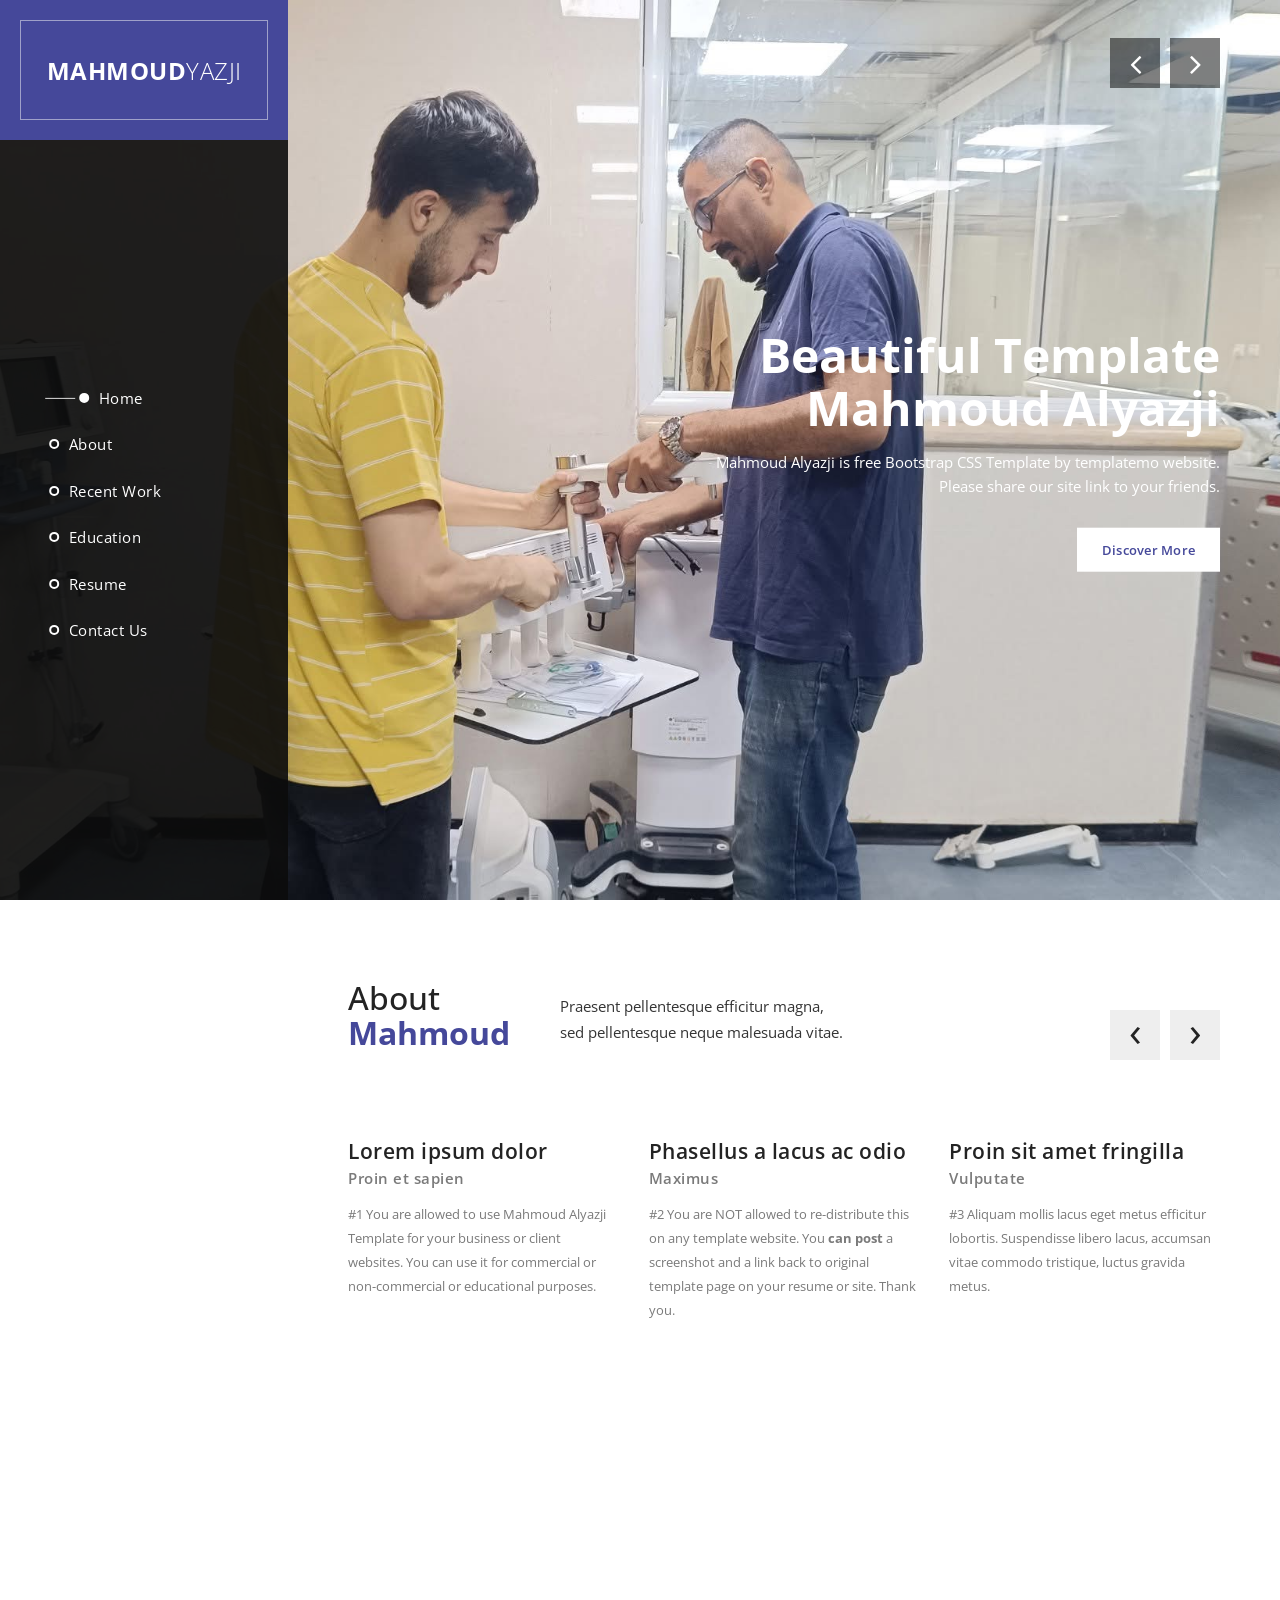
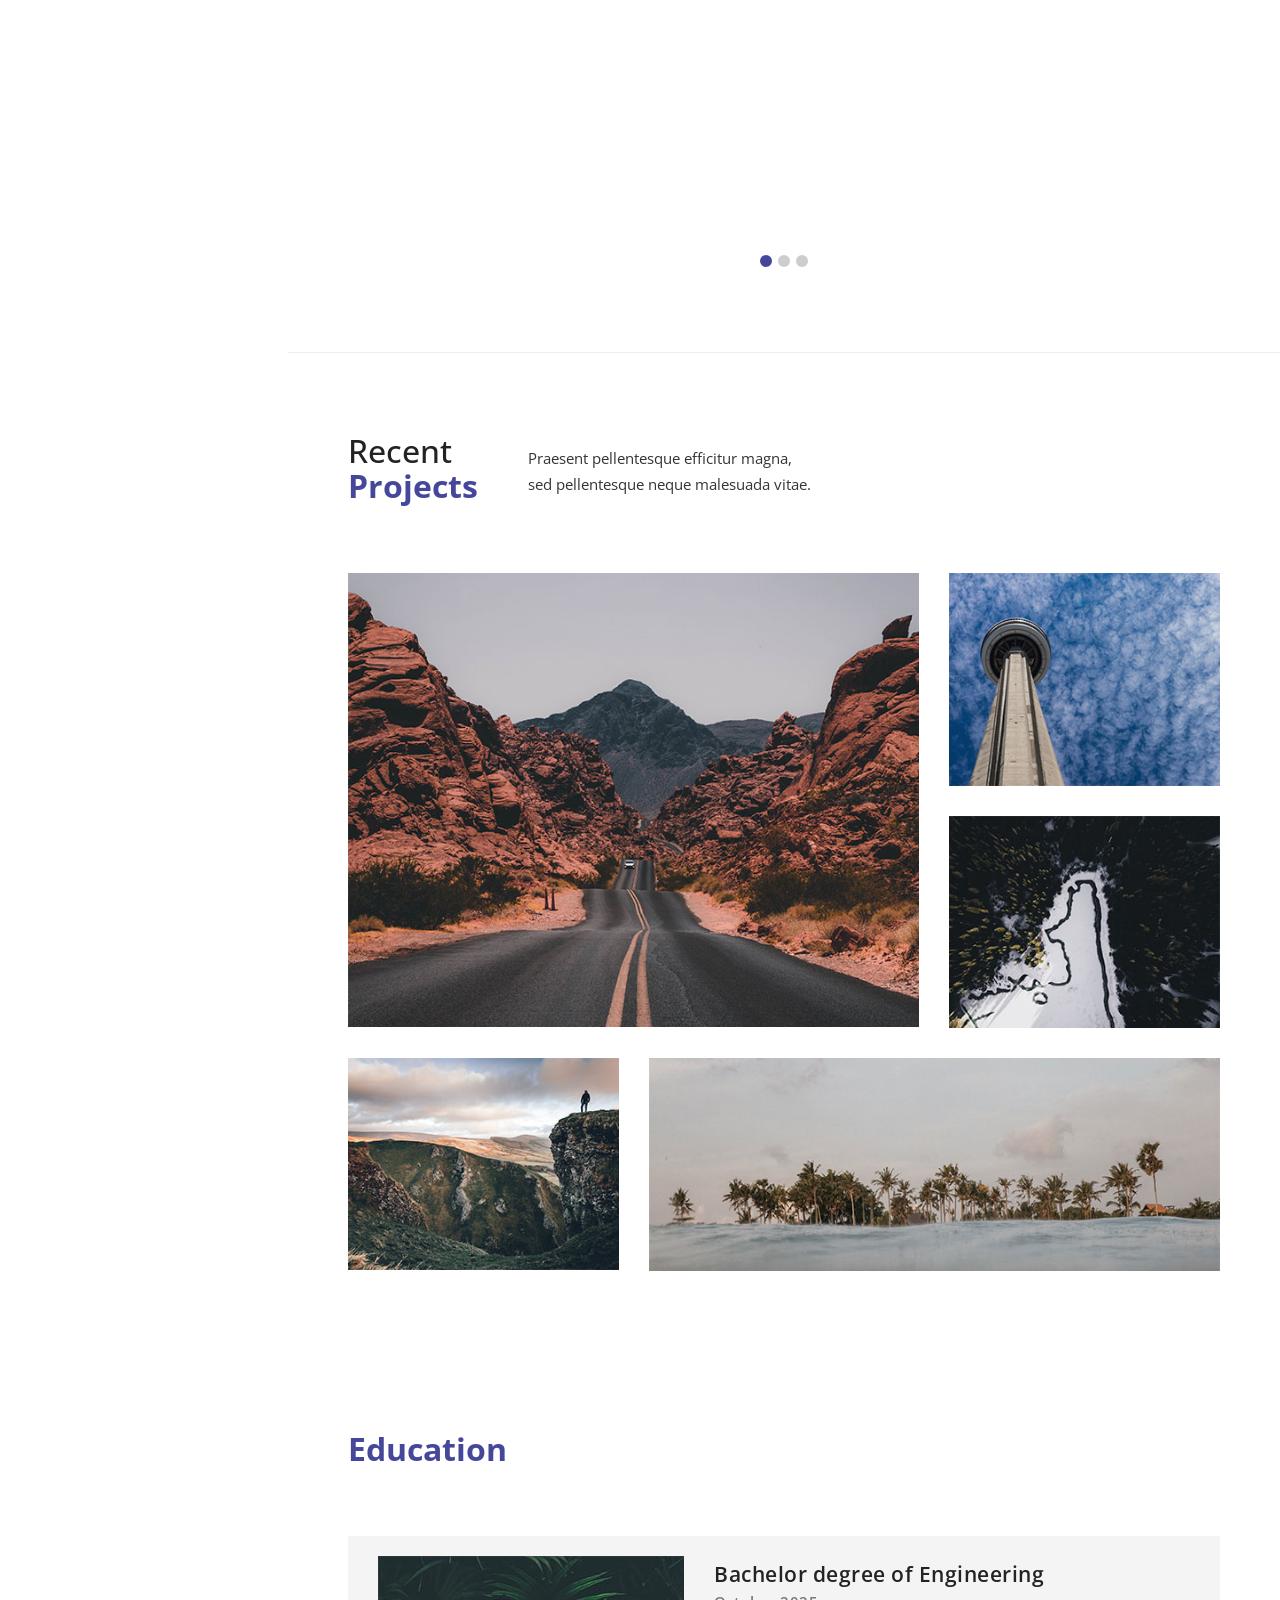
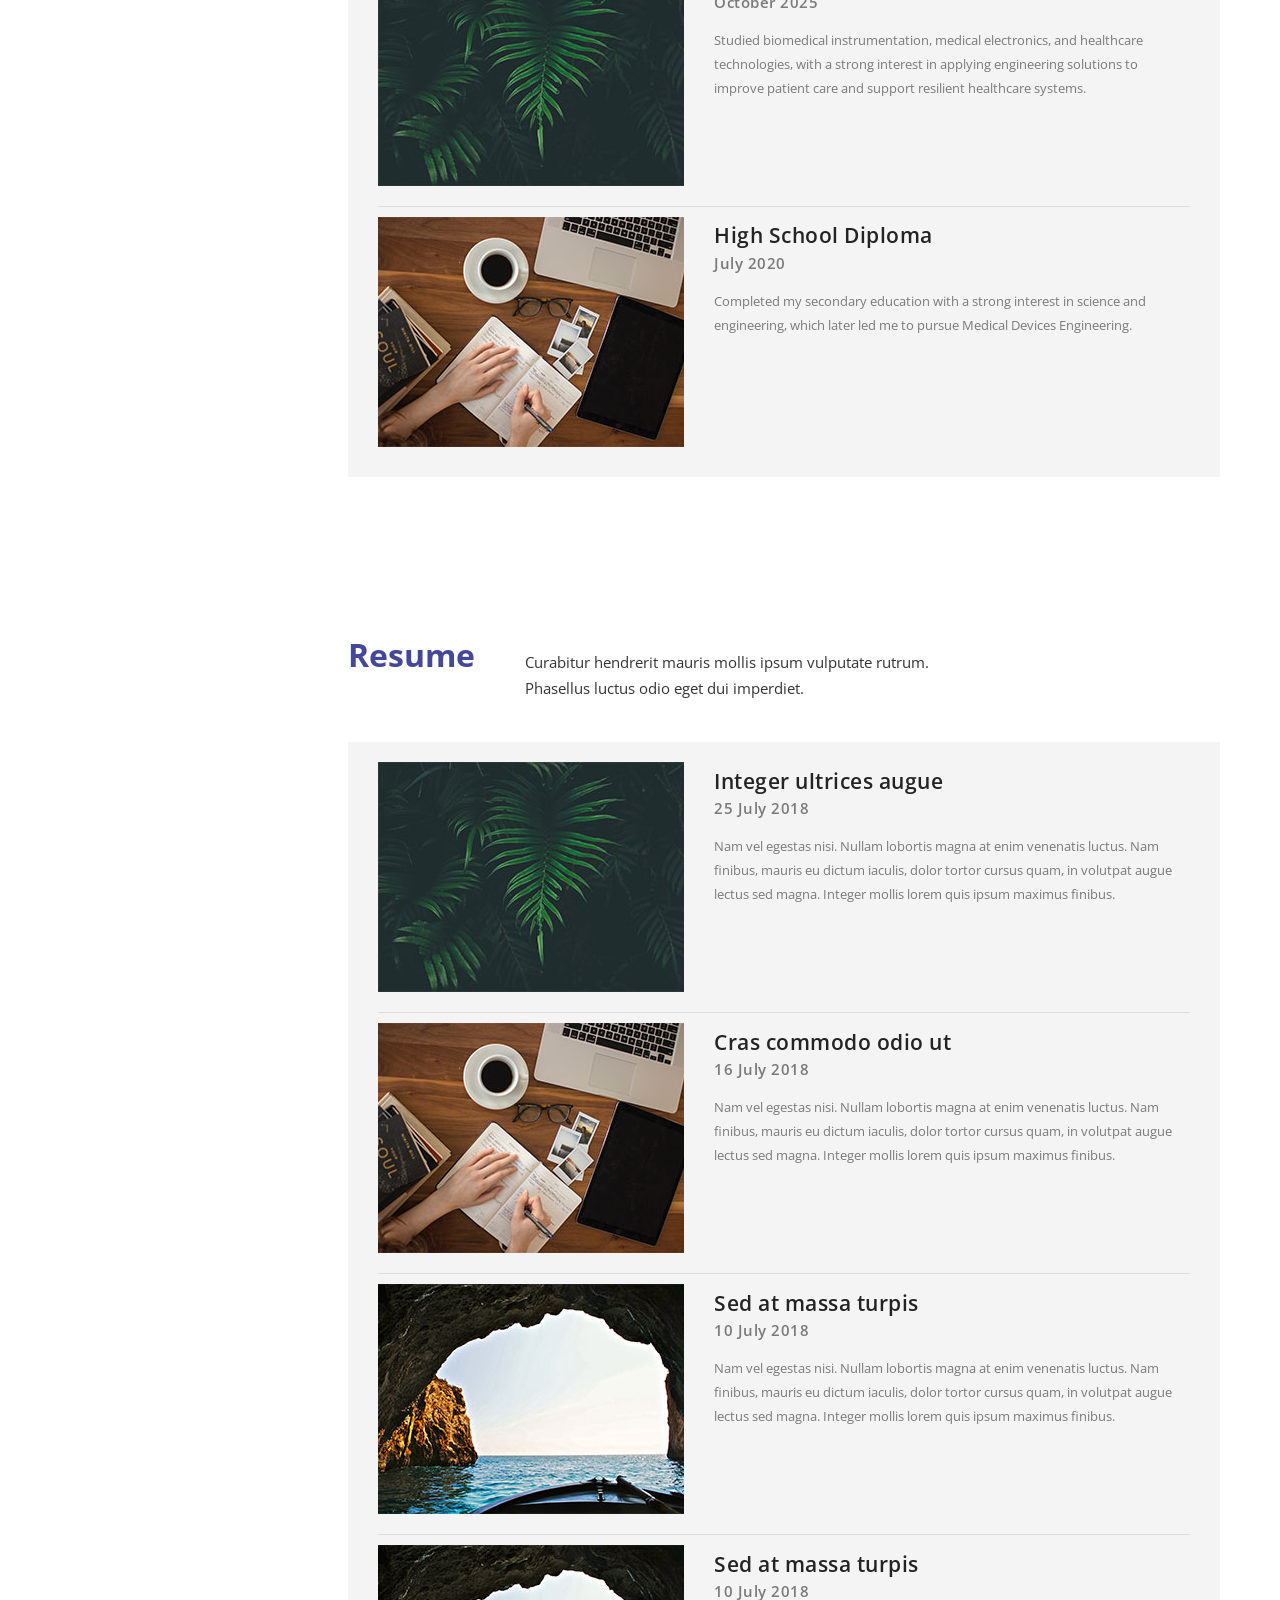
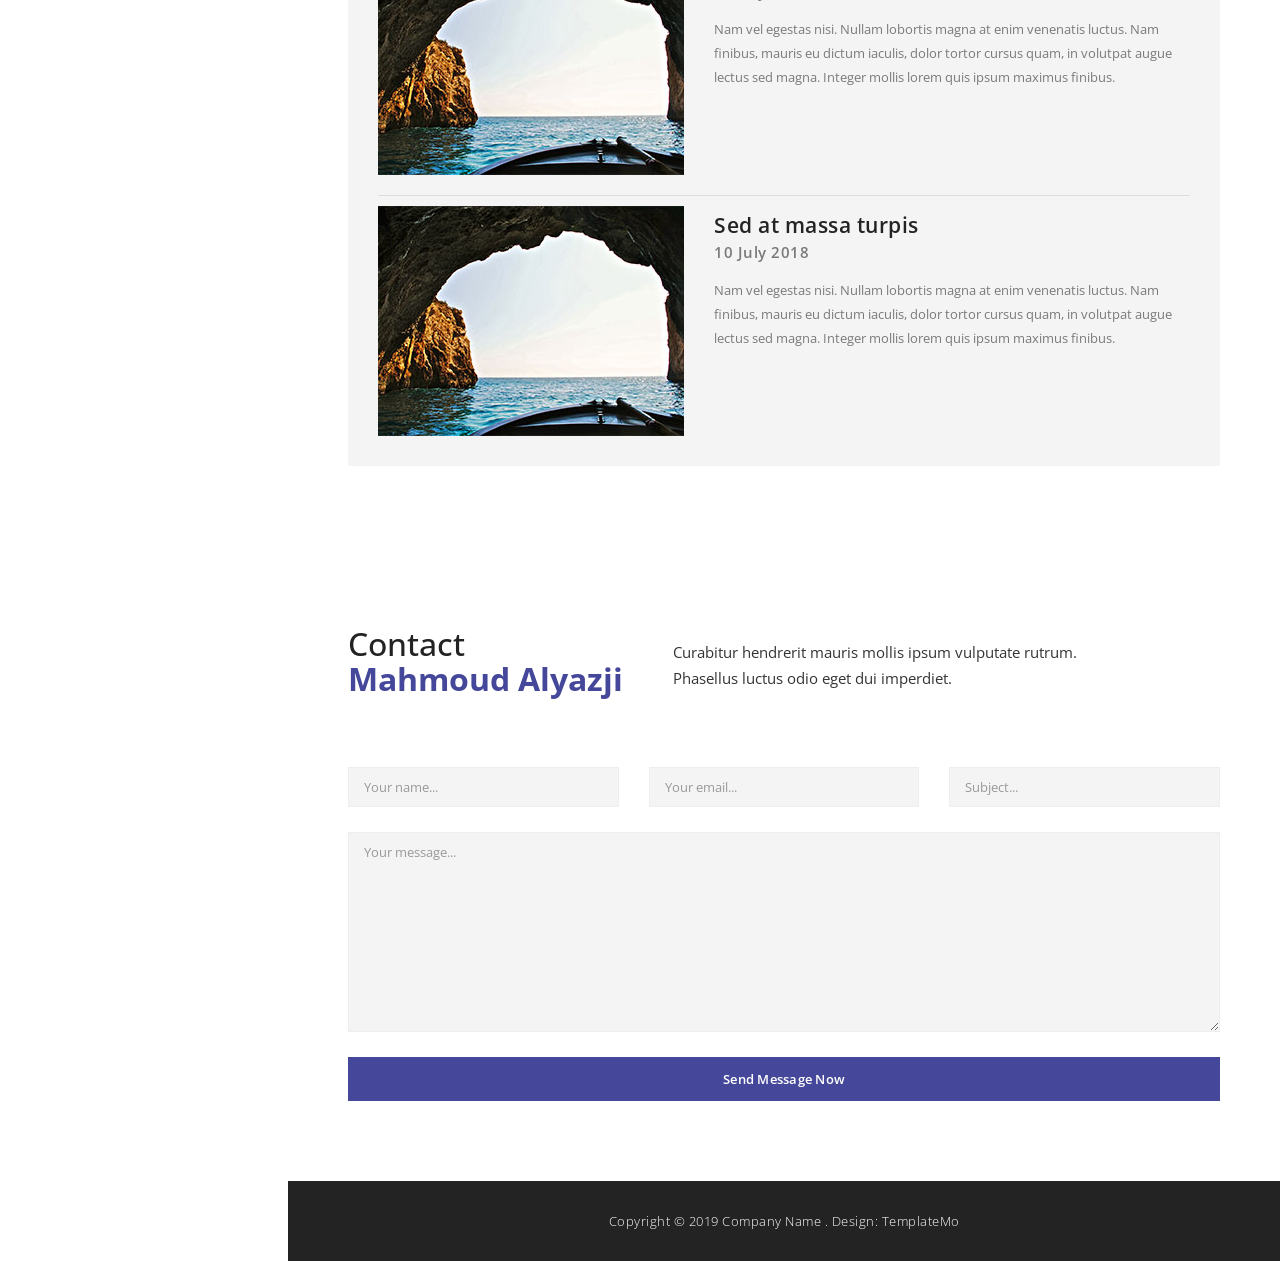
==== commit 25984691: "removed some crap" ====
--- a/index.html
+++ b/index.html
@@ -377,8 +377,6 @@
             <section id="education" class="content-section">
                 <div class="section-heading">
                     <h1><em>Education</em><!--<em>Entries</em>--></h1>
-                    <p>Curabitur hendrerit mauris mollis ipsum vulputate rutrum. 
-                    <br>Phasellus luctus odio eget dui imperdiet.</p>
                 </div>
                 <div class="section-content">
                     <div class="tabs-content">
@@ -396,9 +394,9 @@
                                             <div class="item">
                                                 <img src="img/blog_1.jpg" alt="">
                                                 <div class="text-content">
-                                                    <h4>Integer ultrices augue</h4>
-                                                    <span>25 July 2018</span>
-                                                    <p>Nam vel egestas nisi. Nullam lobortis magna at enim venenatis luctus. Nam finibus, mauris eu dictum iaculis, dolor tortor cursus quam, in volutpat augue lectus sed magna. Integer mollis lorem quis ipsum maximus finibus.</p>
+                                                    <h4>Bachelor degree of Engineering</h4>
+                                                    <span>October 2025</span>
+                                                    <p>Studied biomedical instrumentation, medical electronics, and healthcare technologies, with a strong interest in applying engineering solutions to improve patient care and support resilient healthcare systems.</p>
                                                     
                                                     <!-- <div class="accent-button button">
                                                         <a href="#contact">Continue Reading</a>
@@ -410,9 +408,9 @@
                                             <div class="item">
                                                 <img src="img/blog_2.jpg" alt="">
                                                 <div class="text-content">
-                                                    <h4>Cras commodo odio ut</h4>
-                                                    <span>16 July 2018</span>
-                                                    <p>Nam vel egestas nisi. Nullam lobortis magna at enim venenatis luctus. Nam finibus, mauris eu dictum iaculis, dolor tortor cursus quam, in volutpat augue lectus sed magna. Integer mollis lorem quis ipsum maximus finibus.</p>
+                                                    <h4>High School Diploma</h4>
+                                                    <span>July 2020</span>
+                                                    <p>Completed my secondary education with a strong interest in science and engineering, which later led me to pursue Medical Devices Engineering.</p>
                                                     
                                                     <!-- <div class="accent-button button">
                                                         <a href="#contact">Continue Reading</a>
@@ -675,7 +673,7 @@
                         
                     </div>
                     <div class="section-content">
-                        <form id="contact" action="mailto:mahmoudsaeb10@gmail.com" method="post">
+                        <form id="contact" action="#" method="post">
                             <div class="row">
                                 <div class="col-md-4">
                                   <fieldset>
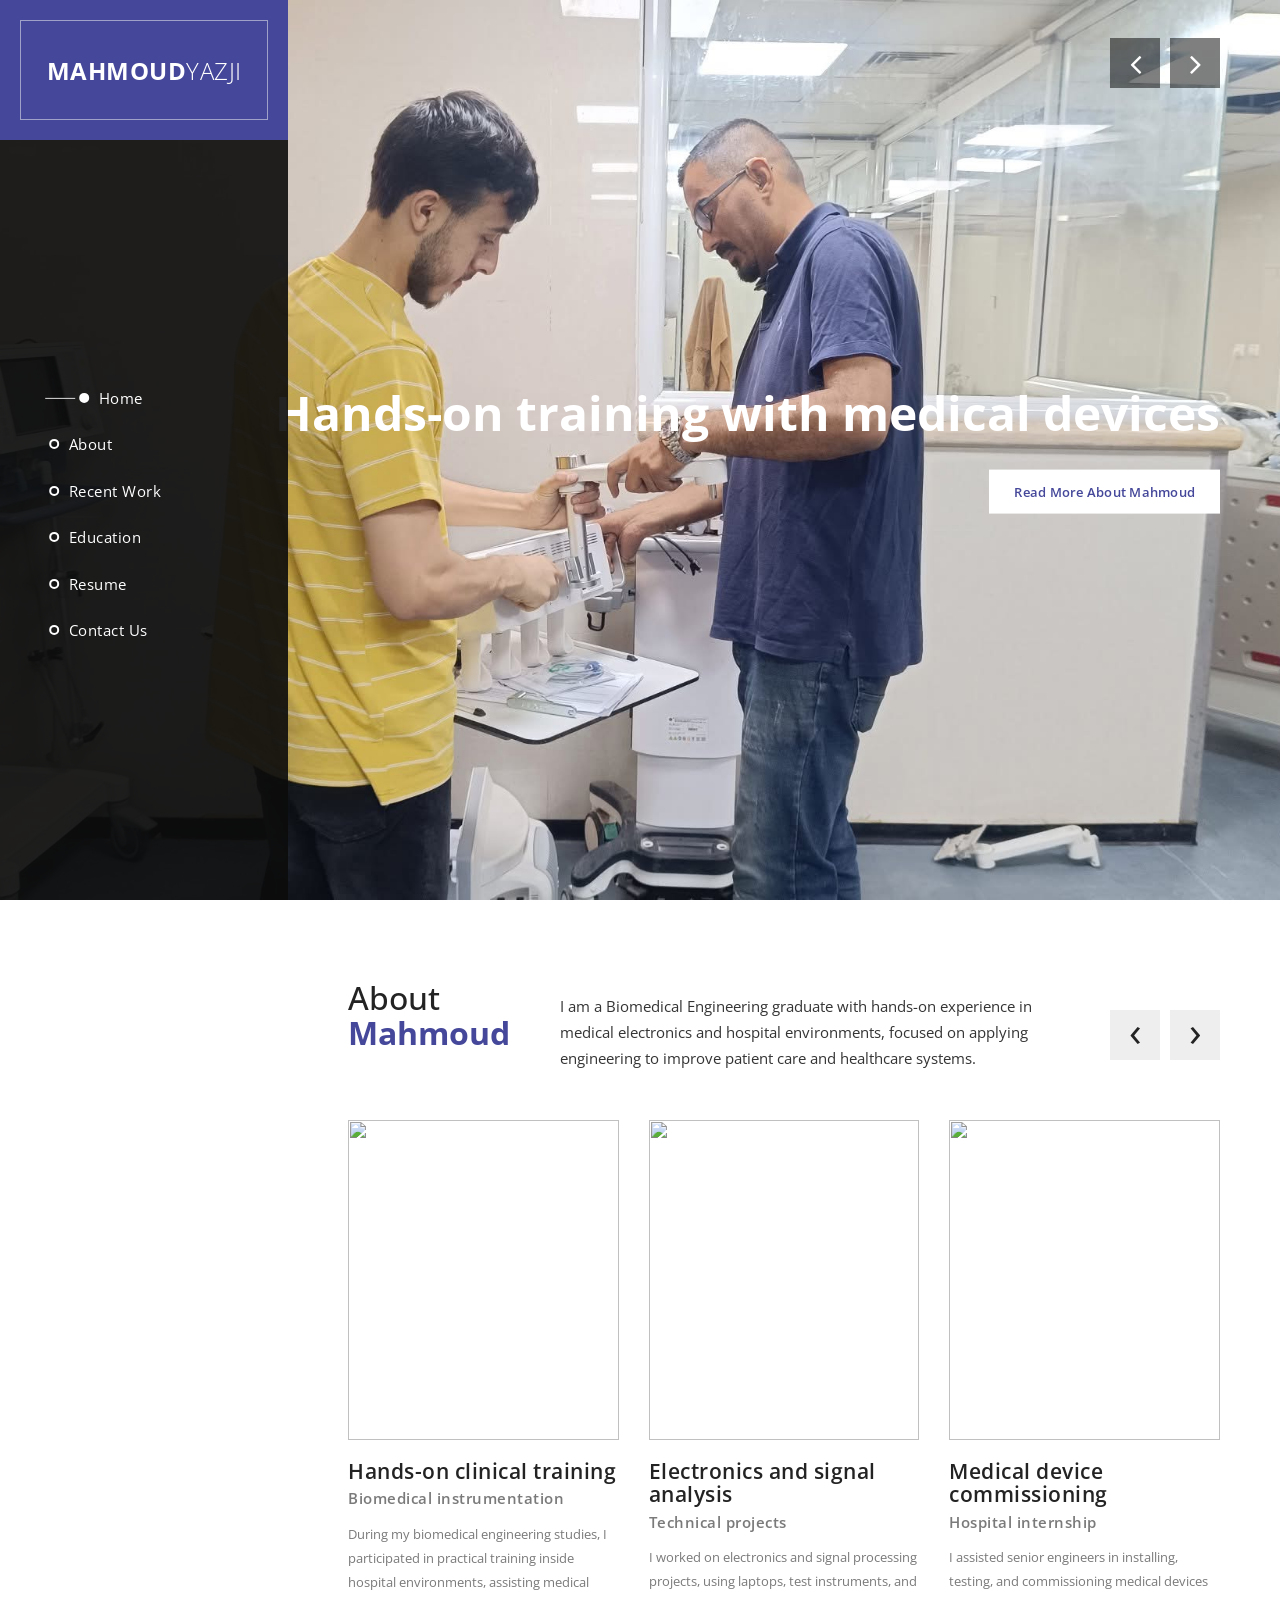
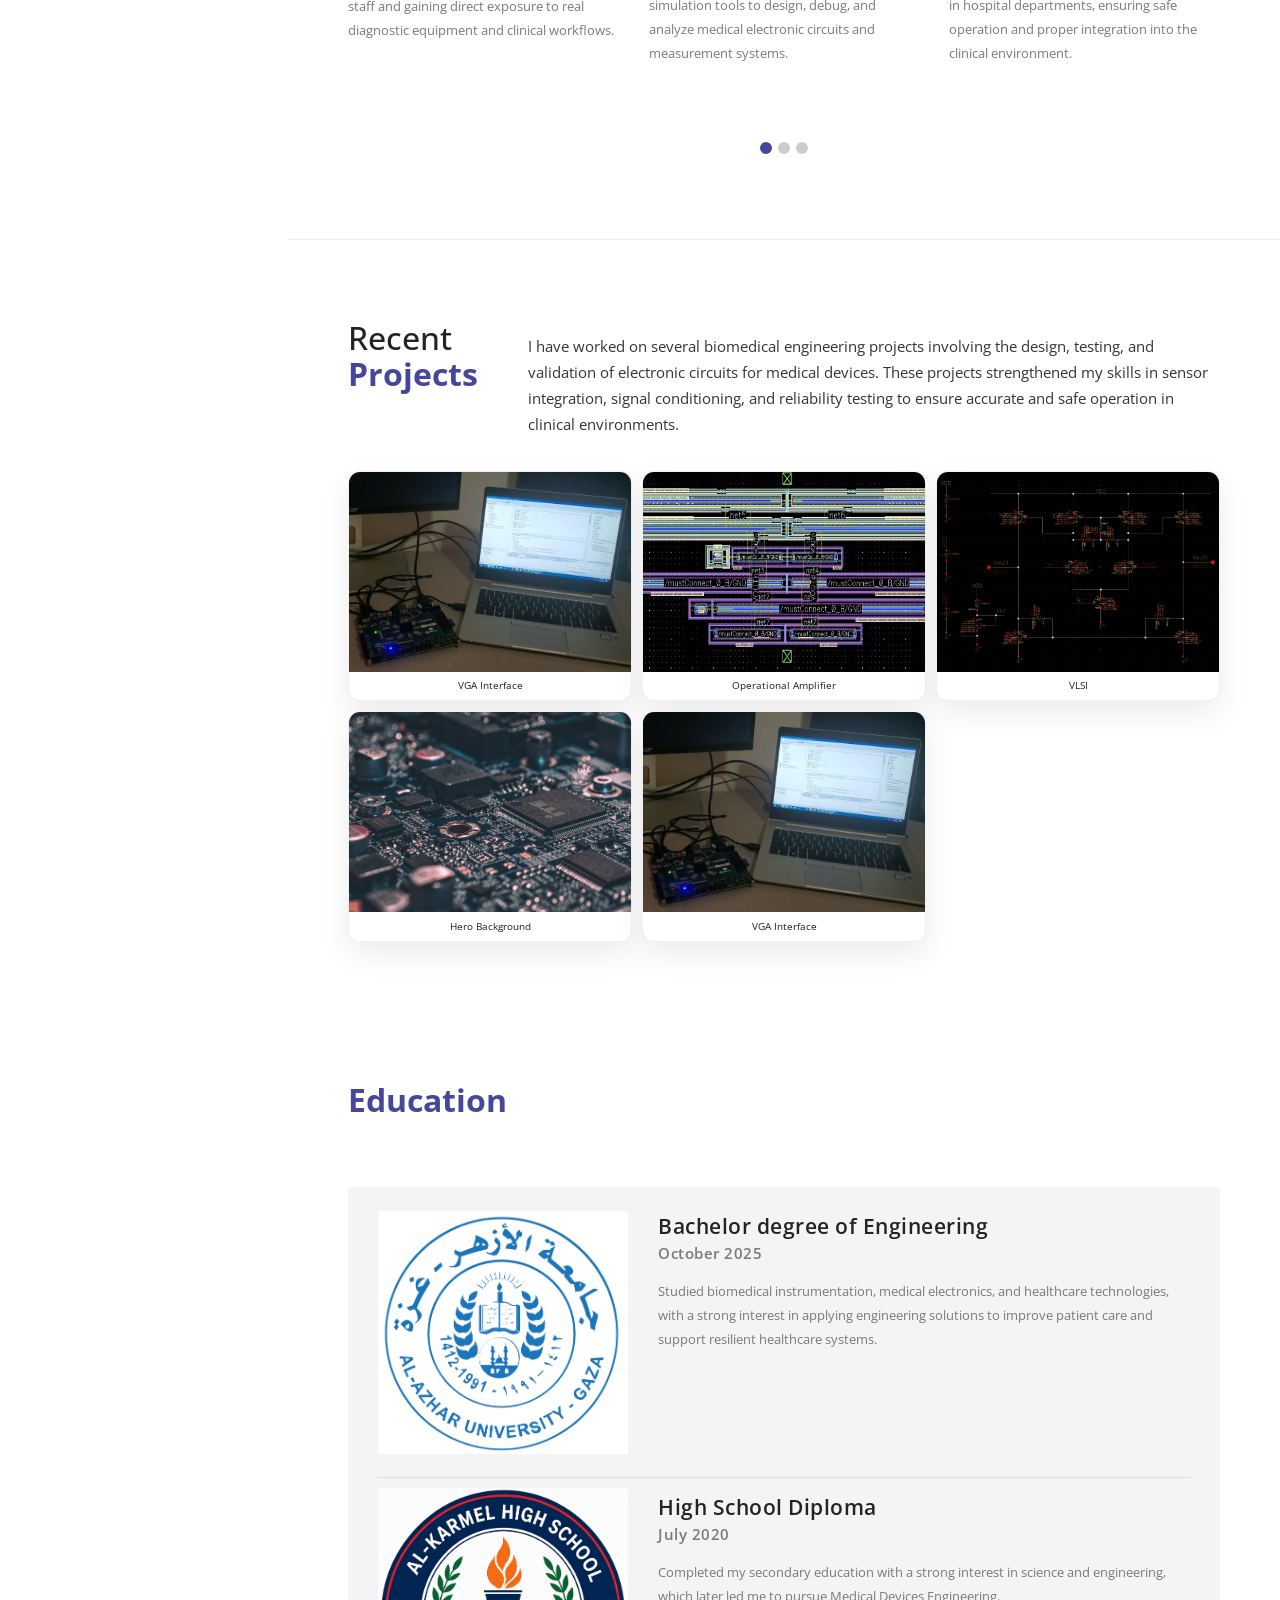
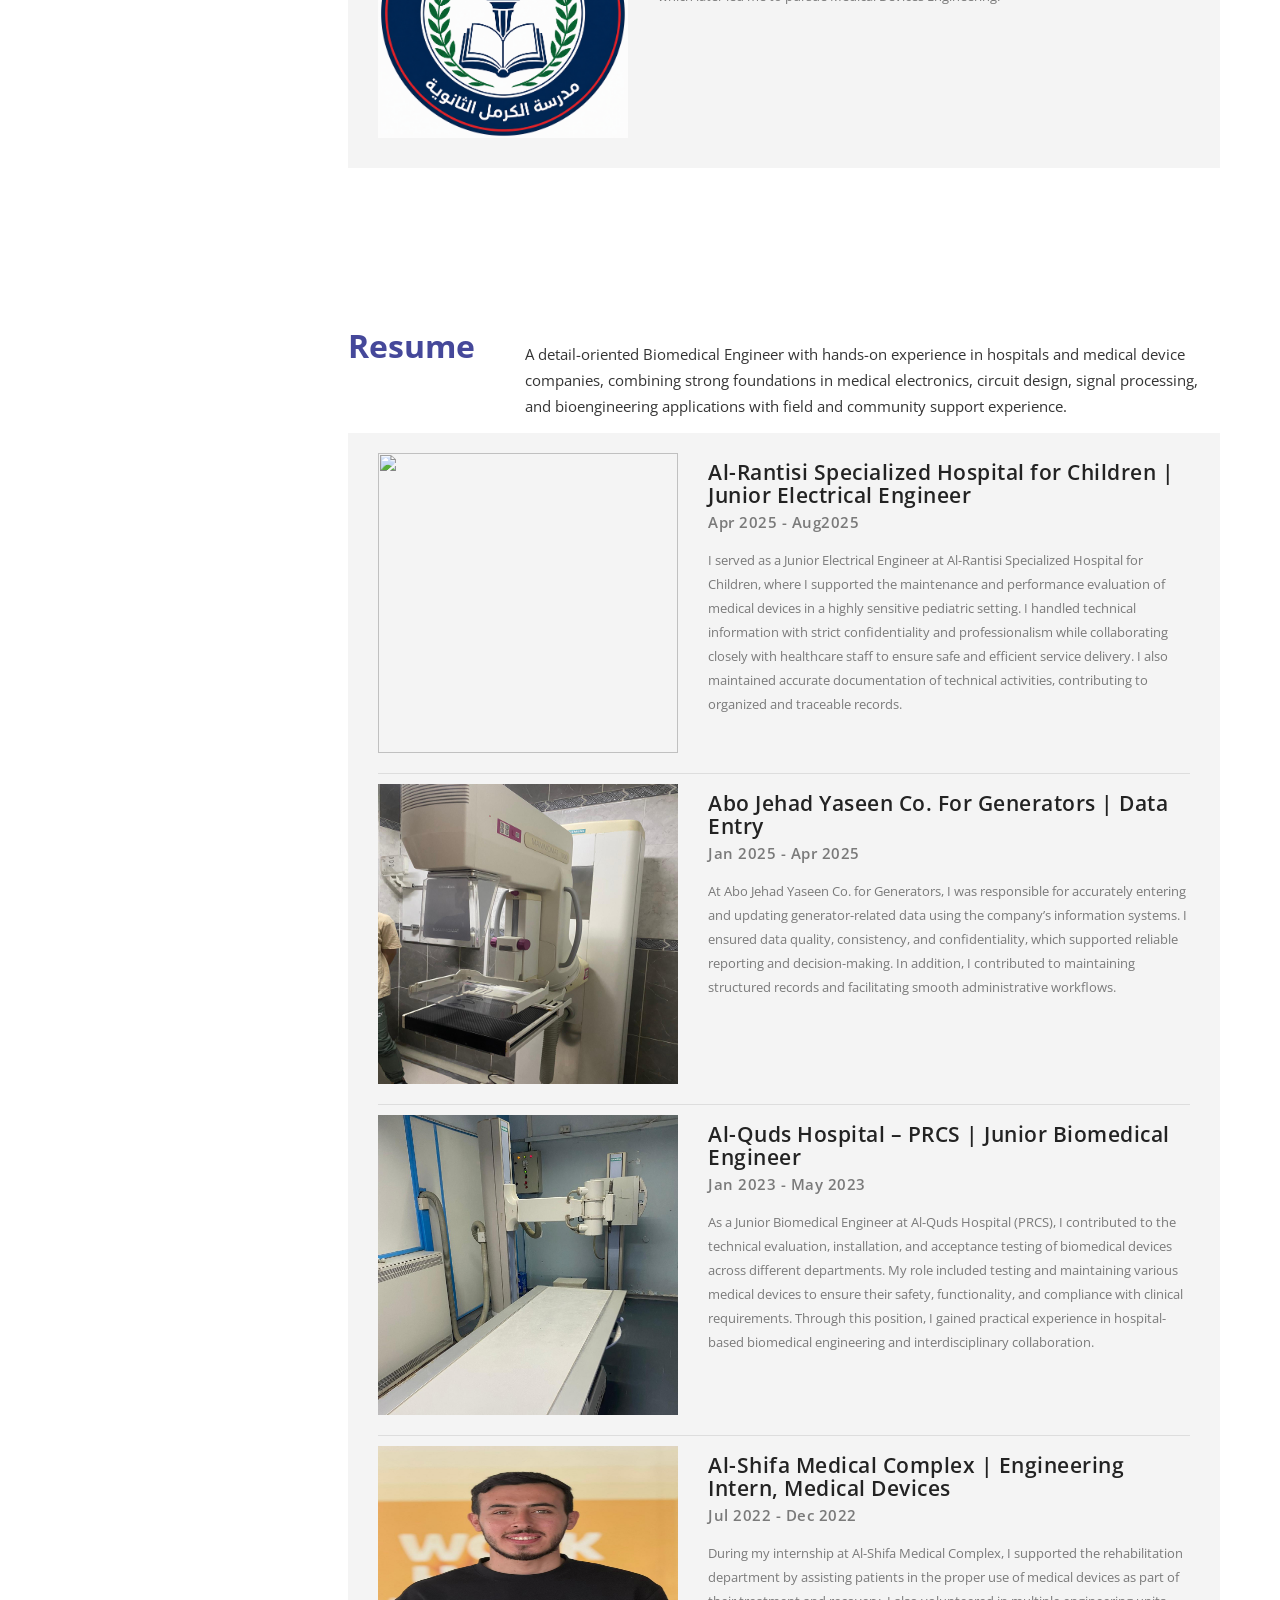
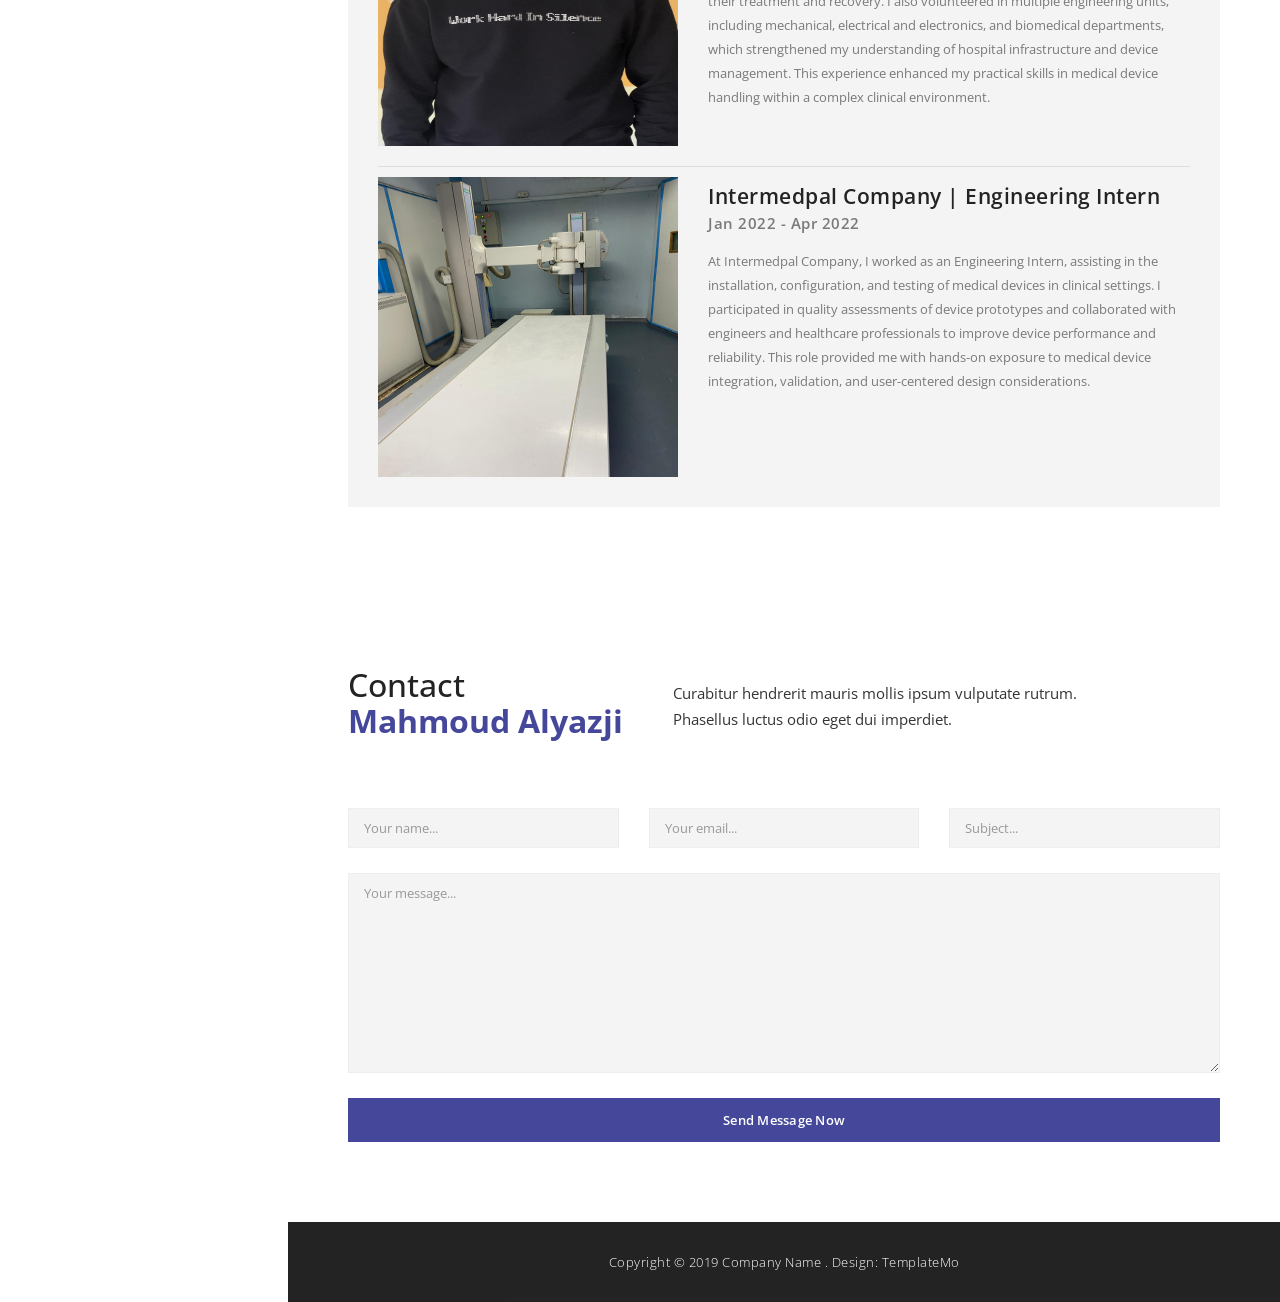
==== commit ca63142d: "Latest Updates on 13rd June" ====
--- a/index.html
+++ b/index.html
@@ -23,6 +23,27 @@
         <link rel="stylesheet" href="css/light-box.css">
         <link rel="stylesheet" href="css/owl-carousel.css">
         <link rel="stylesheet" href="css/templatemo-style.css">
+        <style>
+            .projects-grid {
+                display: grid;
+                grid-template-columns: repeat(3, minmax(0, 1fr));
+                gap: 1rem;
+                padding: 1rem 0;
+            }
+            .project-card {
+                background: #fff;
+                border-radius: 12px;
+                box-shadow: 0 12px 30px rgba(0,0,0,0.08);
+                overflow: hidden;
+                border: 1px solid rgba(0,0,0,0.06);
+                display: flex;
+                flex-direction: column;
+            }
+            .project-card img { width: 100%; height: 200px; object-fit: cover; display: block; }
+            .project-card .caption { padding: 0.75rem 1rem; font-size: .95rem; color: #222; }
+            @media (max-width: 992px) { .projects-grid { grid-template-columns: repeat(2, minmax(0, 1fr)); } }
+            @media (max-width: 640px) { .projects-grid { grid-template-columns: 1fr; } .project-card img { height: 160px; } }
+        </style>
 
         <link href="https://fonts.googleapis.com/css?family=Open+Sans:300,400,600,700,800" rel="stylesheet">
 
@@ -130,11 +151,9 @@
                     <div class="image"></div>
                     <div class="info">
                         <div>
-                          <h1>Beautiful Template<br>Mahmoud Alyazji</h1>
-                          <p>Mahmoud Alyazji is free Bootstrap CSS Template by templatemo website.<br>
-                          	Please share our site link to your friends.</p>
+                          <h1>Hands-on training with medical devices</h1>
                           <div class="white-button button">
-                              <a href="#about">Discover More</a>
+                              <a href="#about">Read More about Mahmoud</a>
                           </div>
                         </div>
                         </div>
@@ -147,12 +166,10 @@
                         <div class="image"></div>
                         <div class="info">
                         <div>
-                          <h1>Please tell <br>your friends</h1>
-                          <p>Support templatemo by sharing a link to your friends.
-							<br>Thank you for helping us.</p>
+                          <h1>Working in critical care environments</h1>
                           
                           <div class="white-button button">
-                              <a href="#about">Share More</a>
+                              <a href="#about">Learn More</a>
                           </div>
                         </div>
                         </div>
@@ -165,8 +182,8 @@
                         <div class="image"></div>
                         <div class="info">
                         <div>
-                          <h1>Suspendisse suscipit<br>nulla sed</h1>
-                          <p>Vestibulum ante ipsum primis in faucibus orci luctus et ultrices <br>posuere cubilia Curae; Sed at massa turpis.</p>
+                          <h1>Practical electronics and PCB rework</h1>
+                          
                           
                           <div class="white-button button">
                               <a href="#about">Learn More</a>
@@ -184,8 +201,8 @@
             <section id="about" class="content-section">
                 <div class="section-heading">
                     <h1>About<br><em>Mahmoud</em></h1>
-                    <p>Praesent pellentesque efficitur magna, 
-                    <br>sed pellentesque neque malesuada vitae.</p>
+                    <p>
+                    I am a Biomedical Engineering graduate with hands-on experience in medical electronics and hospital environments, focused on applying engineering to improve patient care and healthcare systems.</p>
                 </div>
                 <div class="section-content">
                     <div class="owl-carousel owl-theme">
@@ -193,94 +210,115 @@
                             <div class="image">
                                 <img src="img/portfolio/IMG_7240.jpeg" alt="">
                                 <div class="about-button button">
-                                    <a href="#projects">Continue Reading</a>
-                                </div>
-                            </div>
-                            <div class="text-content">
-                                <h4>Lorem ipsum dolor</h4>
-                                <span>Proin et sapien</span>
-                                <p>#1 You are allowed to use Mahmoud Alyazji Template for your business or client websites. You can use it for commercial or non-commercial or educational purposes.</p>
+                                </div>
+                            </div>
+                            <div class="text-content">
+                                <h4>Hands-on clinical training</h4>
+                                <span>Biomedical instrumentation</span>
+                                <p>
+                                During my biomedical engineering studies, I participated in practical
+                                training inside hospital environments, assisting medical staff and gaining
+                                direct exposure to real diagnostic equipment and clinical workflows.
+                                </p>
                             </div>
                         </div>
                         <div class="item">
                             <div class="image">
                                 <img src="img/portfolio/IMG_7302.jpeg" alt="">
                                 <div class="about-button button">
-                                    <a href="#projects">Continue Reading</a>
-                                </div>
-                            </div>
-                            <div class="text-content">
-                                <h4>Phasellus a lacus ac odio</h4>
-                                <span>Maximus</span>
-                                <p>#2 You are NOT allowed to re-distribute this on any template website. You <strong>can post</strong> a screenshot and a link back to original template page on your resume or site. Thank you.</p>
+                                </div>
+                            </div>
+                            <div class="text-content">
+                                <h4>Electronics and signal analysis</h4>
+                                <span>Technical projects</span>
+                                <p>
+                                I worked on electronics and signal processing projects, using laptops,
+                                test instruments, and simulation tools to design, debug, and analyze
+                                medical electronic circuits and measurement systems.
+                                </p>
                             </div>
                         </div>
                         <div class="item">
                             <div class="image">
                                 <img src="img/portfolio/IMG_2485.jpg" alt="">
                                 <div class="about-button button">
-                                    <a href="#projects">Continue Reading</a>
-                                </div>
-                            </div>
-                            <div class="text-content">
-                                <h4>Proin sit amet fringilla</h4>
-                                <span>Vulputate</span>
-                                <p>#3 Aliquam mollis lacus eget metus efficitur lobortis. Suspendisse libero lacus, accumsan vitae commodo tristique, luctus gravida metus.</p>
+                                </div>
+                            </div>
+                            <div class="text-content">
+                                <h4>Medical device commissioning</h4>
+                                <span>Hospital internship</span>
+                                <p>
+                                I assisted senior engineers in installing, testing, and commissioning
+                                medical devices in hospital departments, ensuring safe operation and proper
+                                integration into the clinical environment.
+                                </p>
                             </div>
                         </div>
                         <div class="item">
                             <div class="image">
                                 <img src="img\portfolio\IMG_2505.JPG"" alt="">
                                 <div class="about-button button">
-                                    <a href="#projects">Continue Reading</a>
-                                </div>
-                            </div>
-                            <div class="text-content">
-                                <h4>In volutpat augue lectus</h4>
-                                <span>Elementum</span>
-                                <p>#4 Aliquam mollis lacus eget metus efficitur lobortis. Suspendisse libero lacus, accumsan vitae commodo tristique, luctus gravida metus.</p>
+                                </div>
+                            </div>
+                            <div class="text-content">
+                                <h4>CT control workstation</h4>
+                                <span>Imaging software</span>
+                                <p>
+                                I gained experience working with CT control consoles and imaging
+                                software, monitoring scan parameters, reviewing acquired images, and
+                                understanding how system settings affect diagnostic image quality.
+                                </p>
                             </div>
                         </div>
                         <div class="item">
                             <div class="image">
                                 <img src="img\portfolio\IMG-CT.jpg" alt="">
                                 <div class="about-button button">
-                                    <a href="#projects">Continue Reading</a>
-                                </div>
-                            </div>
-                            <div class="text-content">
-                                <h4>Cras commodo odio</h4>
-                                <span>Aliquam</span>
-                                <p>#5 Mauris lacinia pretium libero, ut tincidunt lacus molestie ornare. Phasellus a facilisis erat. Praesent eleifend nibh mauris, quis sodales lorem convallis pulvinar.</p>
+                                </div>
+                            </div>
+                            <div class="text-content">
+                                <h4>CT scanner operation and safety</h4>
+                                <span>Radiology department</span>
+                                <p>
+                                During my hospital internships, I was exposed to CT scanner operation,
+                                room layout, and safety procedures, observing how biomedical engineers
+                                support radiology staff in maintaining reliable and safe imaging services.
+                                </p>
                             </div>
                         </div>
                         <div class="item">
                             <div class="image">
                                 <img src="img\portfolio\IMG_6532.JPEG" alt="">
                                 <div class="about-button button">
-                                    <a href="#projects">Continue Reading</a>
-                                </div>
-                            </div>
-                            <div class="text-content">
-                                <h4>Sed at massa turpis</h4>
-                                <span>Curabitur</span>
-                                <p>#6 Vestibulum tincidunt ornare ligula vel molestie. Curabitur hendrerit mauris mollis ipsum vulputate rutrum. Phasellus luctus odio eget dui imperdiet.</p>
+                                </div>
+                            </div>
+                            <div class="text-content">
+                                <h4>Medical device troubleshooting</h4>
+                                <span>Maintenance and repair</span>
+                                <p>
+                                I participated in troubleshooting and repairing complex medical
+                                equipment, inspecting internal components, wiring, and fluid circuits to
+                                identify faults and support preventive and corrective maintenance tasks.
+                                </p>
                             </div>
                         </div>
                         <div class="item">
                             <div class="image">
                                 <img src="img\portfolio\ScopeTV.jpg" alt="">
                                 <div class="about-button button">
-                                    <a href="#projects">Continue Reading</a>
-                                </div>
-                            </div>
-                            <div class="text-content">
-                                <h4>Aliquam mollis lacus</h4>
-                                <span>Suspendisse</span>
-                                <p>#7 Suspendisse suscipit nulla sed nisl fermentum, auctor suscipit nunc rhoncus. Proin faucibus metus diam, nec hendrerit purus pharetra in.</p>
-                            </div>
-                        </div>
-                        <div class="item">
+                                </div>
+                            </div>
+                            <div class="text-content">
+                                <h4>Oscilloscope and signal analysis</h4>
+                                <span>Electronics laboratory</span>
+                                <p>
+                                #7 I worked with analog and digital oscilloscopes to visualize and analyze
+                                electrical signals, measuring waveforms, noise, and timing behavior as
+                                part of my training in medical electronics and circuit diagnostics.
+                                </p>
+                            </div>
+                        </div>
+                        <!-- <div class="item">
                             <div class="image">
                                 <img src="img\portfolio\IMG_7304.JPG" alt="">
                                 <div class="about-button button">
@@ -305,47 +343,39 @@
                                 <span>Convallis</span>
                                 <p>#9 Suspendisse suscipit nulla sed nisl fermentum, auctor suscipit nunc rhoncus. Proin faucibus metus diam, nec hendrerit purus pharetra in.</p>
                             </div>
-                        </div>
+                        </div> -->
                     </div>
                 </div>
             </section>
             <section id="projects" class="content-section">
                 <div class="section-heading">
                     <h1>Recent<br><em>Projects</em></h1>
-                    <p>Praesent pellentesque efficitur magna, 
-                    <br>sed pellentesque neque malesuada vitae.</p>
+                    <p>I have worked on several biomedical engineering projects involving the design, testing, and validation of electronic circuits for medical devices. These projects strengthened my skills in sensor integration, signal conditioning, and reliability testing to ensure accurate and safe operation in clinical environments.</p>
                 </div>
                 <div class="section-content">
-                    <div class="masonry">
-                        <div class="row">
-                            <div class="item">
-                                <div class="col-md-8">
-                                    <a href="img/portfolio_big_1.jpg" data-lightbox="image"><img src="img/portfolio_1.jpg" alt="image 1"></a>
-                                </div>
-                            </div>
-                            <div class="item second-item">
-                                <div class="col-md-4">
-                                    <a href="img/portfolio_big_2.jpg" data-lightbox="image"><img src="img/portfolio_2.jpg" alt="image 2"></a>
-                                </div>
-                            </div>
-                            <div class="item">
-                                <div class="col-md-4">
-                                    <a href="img/portfolio_big_3.jpg" data-lightbox="image"><img src="img/portfolio_3.jpg" alt="image 3"></a>
-                                </div>
-                            </div>
-                            <div class="item">
-                                <div class="col-md-4">
-                                    <a href="img/portfolio_big_4.jpg" data-lightbox="image"><img src="img/portfolio_4.jpg" alt="image 4"></a>
-                                </div>
-                            </div>
-                            <div class="item">
-                                <div class="col-md-8">
-                                    <a href="img/portfolio_big_5.jpg" data-lightbox="image"><img src="img/portfolio_5.jpg" alt="image 5"></a>
-                                </div>
-                            </div>
-                        </div>
-                    </div>
-                </div>            
+                    <div class="projects-grid">
+                        <div class="project-card">
+                            <a href="img/VGA Interface.jpg" data-lightbox="image"><img src="img/VGA Interface.jpg" alt="image 1"></a>
+                            <div class="caption">VGA Interface</div>
+                        </div>
+                        <div class="project-card">
+                            <a href="img/Operational Amplifier.jpg" data-lightbox="image"><img src="img/Operational Amplifier.jpg" alt="image 2"></a>
+                            <div class="caption">Operational Amplifier</div>
+                        </div>
+                        <div class="project-card">
+                            <a href="img/VLSI.jpg" data-lightbox="image"><img src="img/VLSI.jpg" alt="image 3"></a>
+                            <div class="caption">VLSI</div>
+                        </div>
+                        <div class="project-card">
+                            <a href="img/hero-bg.jpg" data-lightbox="image"><img src="img/hero-bg.jpg" alt="image 4"></a>
+                            <div class="caption">Hero Background</div>
+                        </div>
+                        <div class="project-card">
+                            <a href="img/VGA Interface.jpg" data-lightbox="image"><img src="img/VGA Interface.jpg" alt="image 5"></a>
+                            <div class="caption">VGA Interface</div>
+                        </div>
+                    </div>
+                </div>
             </section>
             <!-- <section id="video" class="content-section">
                 <div class="row">
@@ -392,7 +422,7 @@
                                     <ul>
                                         <li>
                                             <div class="item">
-                                                <img src="img/blog_1.jpg" alt="">
+                                                <img src="img/aug.png" alt="">
                                                 <div class="text-content">
                                                     <h4>Bachelor degree of Engineering</h4>
                                                     <span>October 2025</span>
@@ -406,7 +436,7 @@
                                         </li>
                                         <li>
                                             <div class="item">
-                                                <img src="img/blog_2.jpg" alt="">
+                                                <img src="img/kar.png" alt="">
                                                 <div class="text-content">
                                                     <h4>High School Diploma</h4>
                                                     <span>July 2020</span>
@@ -429,8 +459,7 @@
             <section id="resume" class="content-section">
                 <div class="section-heading">
                     <h1><em>Resume</em><!--<em>Entries</em>--></h1>
-                    <p>Curabitur hendrerit mauris mollis ipsum vulputate rutrum. 
-                    <br>Phasellus luctus odio eget dui imperdiet.</p>
+                    <p>A detail-oriented Biomedical Engineer with hands-on experience in hospitals and medical device companies, combining strong foundations in medical electronics, circuit design, signal processing, and bioengineering applications with field and community support experience.</p>
                 </div>
                 <div class="section-content">
                     <div class="tabs-content">
@@ -446,11 +475,11 @@
                                     <ul>
                                         <li>
                                             <div class="item">
-                                                <img src="img/blog_1.jpg" alt="">
-                                                <div class="text-content">
-                                                    <h4>Integer ultrices augue</h4>
-                                                    <span>25 July 2018</span>
-                                                    <p>Nam vel egestas nisi. Nullam lobortis magna at enim venenatis luctus. Nam finibus, mauris eu dictum iaculis, dolor tortor cursus quam, in volutpat augue lectus sed magna. Integer mollis lorem quis ipsum maximus finibus.</p>
+                                                <img src="img/1.jpg" alt="">
+                                                <div class="text-content">
+                                                    <h4>Al-Rantisi Specialized Hospital for Children | Junior Electrical Engineer	</h4> 
+                                                    <span>Apr 2025 - Aug2025</span>
+                                                    <p>I served as a Junior Electrical Engineer at Al-Rantisi Specialized Hospital for Children, where I supported the maintenance and performance evaluation of medical devices in a highly sensitive pediatric setting. I handled technical information with strict confidentiality and professionalism while collaborating closely with healthcare staff to ensure safe and efficient service delivery. I also maintained accurate documentation of technical activities, contributing to organized and traceable records.</p>
                                                     
                                                     <!-- <div class="accent-button button">
                                                         <a href="#contact">Continue Reading</a>
@@ -460,11 +489,11 @@
                                         </li>
                                         <li>
                                             <div class="item">
-                                                <img src="img/blog_2.jpg" alt="">
-                                                <div class="text-content">
-                                                    <h4>Cras commodo odio ut</h4>
-                                                    <span>16 July 2018</span>
-                                                    <p>Nam vel egestas nisi. Nullam lobortis magna at enim venenatis luctus. Nam finibus, mauris eu dictum iaculis, dolor tortor cursus quam, in volutpat augue lectus sed magna. Integer mollis lorem quis ipsum maximus finibus.</p>
+                                                <img src="img/2.jpg" alt="">
+                                                <div class="text-content">
+                                                    <h4>Abo Jehad Yaseen Co. For Generators | Data Entry</h4>
+                                                    <span>Jan 2025 - Apr 2025</span>
+                                                    <p>At Abo Jehad Yaseen Co. for Generators, I was responsible for accurately entering and updating generator-related data using the company’s information systems. I ensured data quality, consistency, and confidentiality, which supported reliable reporting and decision-making. In addition, I contributed to maintaining structured records and facilitating smooth administrative workflows.</p>
                                                     
                                                     <!-- <div class="accent-button button">
                                                         <a href="#contact">Continue Reading</a>
@@ -474,11 +503,11 @@
                                         </li>
                                         <li>
                                             <div class="item">
-                                                <img src="img/blog_3.jpg" alt="">
-                                                <div class="text-content">
-                                                    <h4>Sed at massa turpis</h4>
-                                                    <span>10 July 2018</span>
-                                                    <p>Nam vel egestas nisi. Nullam lobortis magna at enim venenatis luctus. Nam finibus, mauris eu dictum iaculis, dolor tortor cursus quam, in volutpat augue lectus sed magna. Integer mollis lorem quis ipsum maximus finibus.</p>
+                                                <img src="img/3.jpg" alt="">
+                                                <div class="text-content">
+                                                    <h4>Al-Quds Hospital – PRCS | Junior Biomedical Engineer</h4>
+                                                    <span>Jan 2023 - May 2023</span>
+                                                    <p>As a Junior Biomedical Engineer at Al-Quds Hospital (PRCS), I contributed to the technical evaluation, installation, and acceptance testing of biomedical devices across different departments. My role included testing and maintaining various medical devices to ensure their safety, functionality, and compliance with clinical requirements. Through this position, I gained practical experience in hospital-based biomedical engineering and interdisciplinary collaboration.</p>
                                                     
                                                     <!-- <div class="accent-button button">
                                                         <a href="#contact">Continue Reading</a>
@@ -488,11 +517,11 @@
                                         </li>
                                         <li>
                                             <div class="item">
-                                                <img src="img/blog_3.jpg" alt="">
-                                                <div class="text-content">
-                                                    <h4>Sed at massa turpis</h4>
-                                                    <span>10 July 2018</span>
-                                                    <p>Nam vel egestas nisi. Nullam lobortis magna at enim venenatis luctus. Nam finibus, mauris eu dictum iaculis, dolor tortor cursus quam, in volutpat augue lectus sed magna. Integer mollis lorem quis ipsum maximus finibus.</p>
+                                                <img src="img/55.jpeg" alt="">
+                                                <div class="text-content">
+                                                    <h4>Al-Shifa Medical Complex | Engineering Intern, Medical Devices</h4>
+                                                    <span>Jul 2022 - Dec 2022</span>
+                                                    <p>During my internship at Al-Shifa Medical Complex, I supported the rehabilitation department by assisting patients in the proper use of medical devices as part of their treatment and recovery. I also volunteered in multiple engineering units, including mechanical, electrical and electronics, and biomedical departments, which strengthened my understanding of hospital infrastructure and device management. This experience enhanced my practical skills in medical device handling within a complex clinical environment.</p>
                                                     
                                                     <!-- <div class="accent-button button">
                                                         <a href="#contact">Continue Reading</a>
@@ -502,11 +531,11 @@
                                         </li>
                                         <li>
                                             <div class="item">
-                                                <img src="img/blog_3.jpg" alt="">
-                                                <div class="text-content">
-                                                    <h4>Sed at massa turpis</h4>
-                                                    <span>10 July 2018</span>
-                                                    <p>Nam vel egestas nisi. Nullam lobortis magna at enim venenatis luctus. Nam finibus, mauris eu dictum iaculis, dolor tortor cursus quam, in volutpat augue lectus sed magna. Integer mollis lorem quis ipsum maximus finibus.</p>
+                                                <img src="img/5.jpg" alt="">
+                                                <div class="text-content">
+                                                    <h4>Intermedpal Company | Engineering Intern</h4>
+                                                    <span>Jan 2022 - Apr 2022</span>
+                                                    <p>At Intermedpal Company, I worked as an Engineering Intern, assisting in the installation, configuration, and testing of medical devices in clinical settings. I participated in quality assessments of device prototypes and collaborated with engineers and healthcare professionals to improve device performance and reliability. This role provided me with hands-on exposure to medical device integration, validation, and user-centered design considerations.</p>
                                                     
                                                     <!-- <div class="accent-button button">
                                                         <a href="#contact">Continue Reading</a>
@@ -673,7 +702,7 @@
                         
                     </div>
                     <div class="section-content">
-                        <form id="contact" action="#" method="post">
+                        <form id="contact" action="https://formspree.io/f/xwvjqyaq" method="post">
                             <div class="row">
                                 <div class="col-md-4">
                                   <fieldset>
@@ -763,5 +792,7 @@
 
     <script src="http://ajax.googleapis.com/ajax/libs/jquery/1.10.2/jquery.min.js" type="text/javascript"></script>
 
+    
+
 </body>
 </html>
--- a/css/templatemo-style.css
+++ b/css/templatemo-style.css
@@ -310,6 +310,8 @@
 .sidebar-navigation .social-icons li a:hover {
   color: #45489a;
 }
+
+
 
 
 /* Slider Style */
@@ -536,9 +538,17 @@
   position: relative;
 }
 
+#about .item .image {
+  width: 100%;
+  height: 320px;
+  overflow: hidden;
+}
+
 #about .item .image img {
   width: 100%;
-  overflow: hidden;
+  height: 100%;
+  object-fit: cover;
+  display: block;
 }
 
 #about .item .image .about-button a {
@@ -726,6 +736,11 @@
   padding-bottom: 80px;
 }
 
+#education img{
+  width: 250px;
+  height: 250px;
+}
+
 #education .tabs {
   list-style: none;
   margin: 0px;
@@ -803,14 +818,23 @@
   padding-bottom: 10px;
 }
 
+#education .tabgroup ul li .item {
+  display: flex;
+  align-items: flex-start;
+  gap: 30px;
+}
+
 #education .tabgroup ul li img {
-  float: left;
-  margin-right: 30px;
-  max-width: 100%;
-  overflow: hidden;
-}
+  width: 250px;
+  height: 250px;
+  object-fit: contain;
+  flex-shrink: 0;
+  margin-right: 0;
+}
+
 #education .tabgroup ul li .text-content {
-  display: inline;
+  flex: 1;
+  display: block;
 }
 
 #education .item .text-content h4 {
@@ -845,6 +869,11 @@
   padding-left: 60px;
   padding-right: 60px;
   padding-bottom: 80px;
+}
+
+#resume img {
+  width: 300px;
+  height: 300px;
 }
 
 #resume .tabs {
@@ -1191,4 +1220,5 @@
     padding-right: 15px;
   }
 
-}+}
+
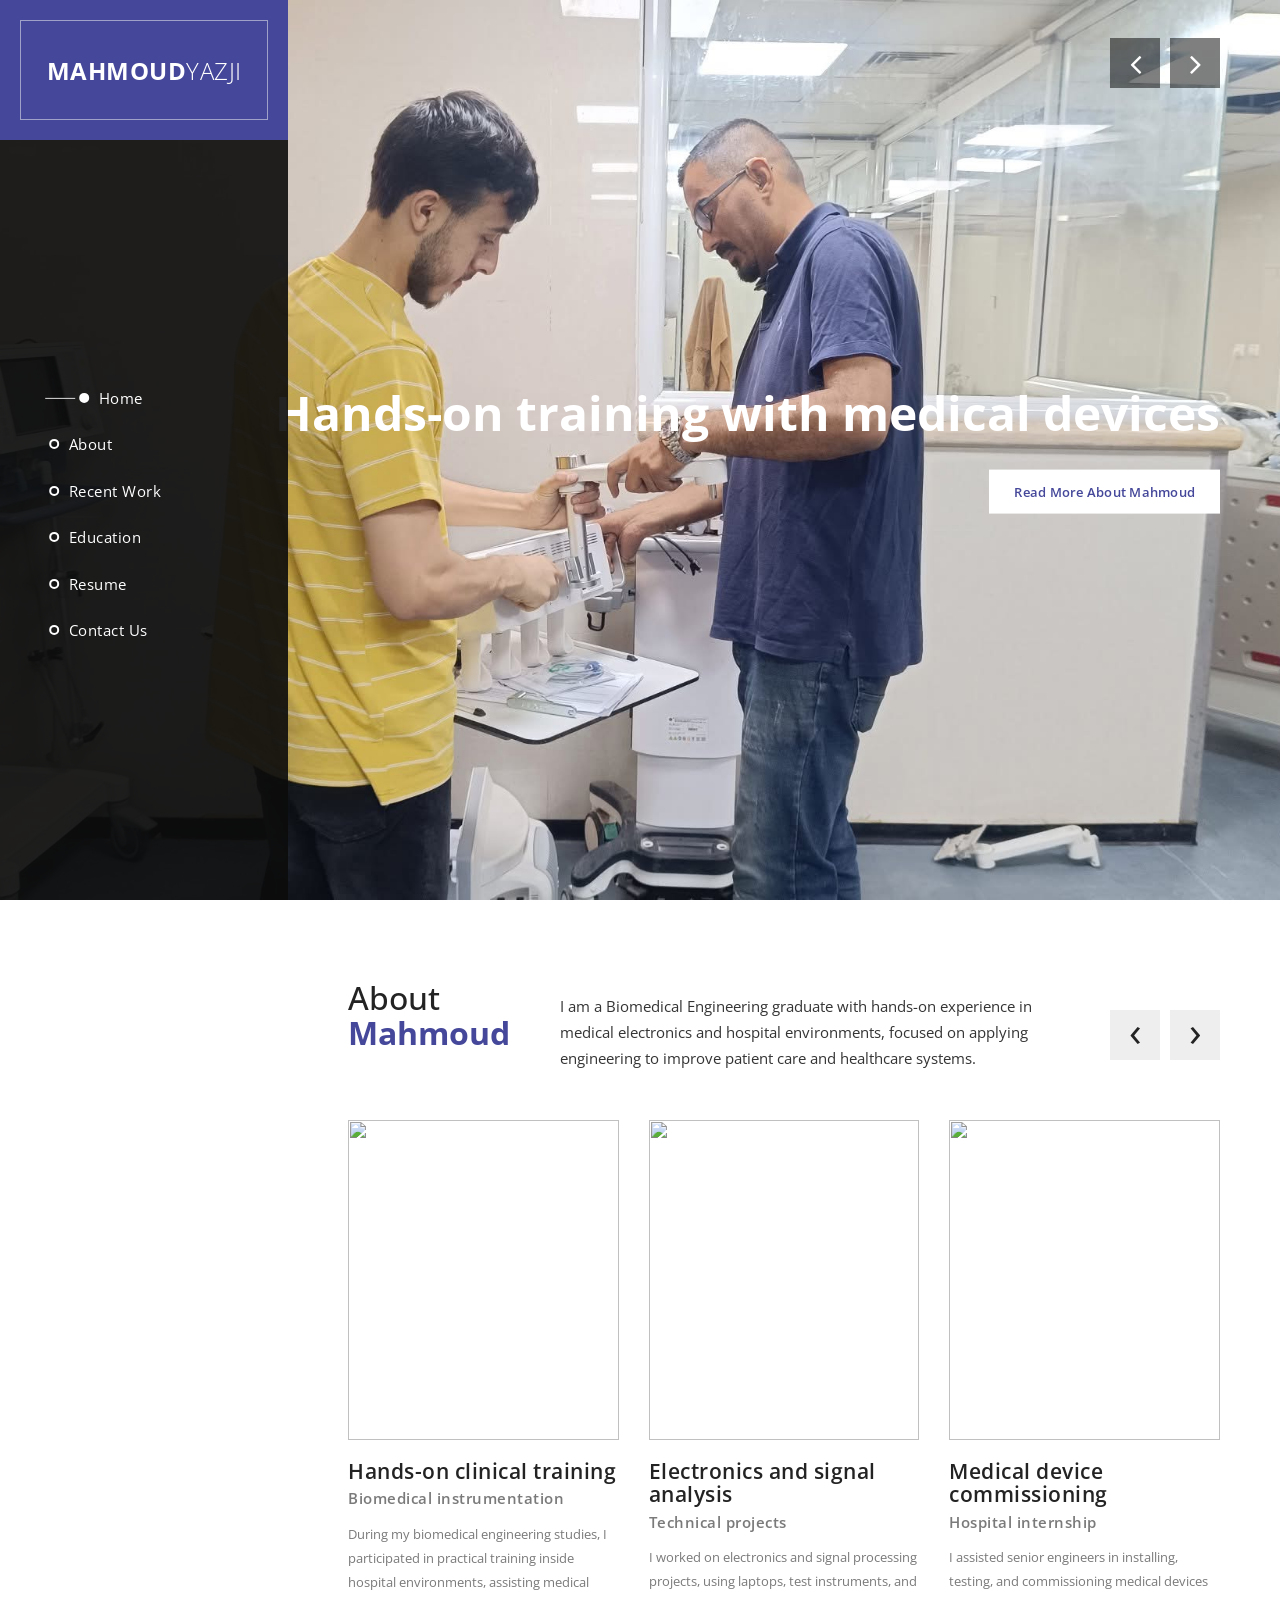
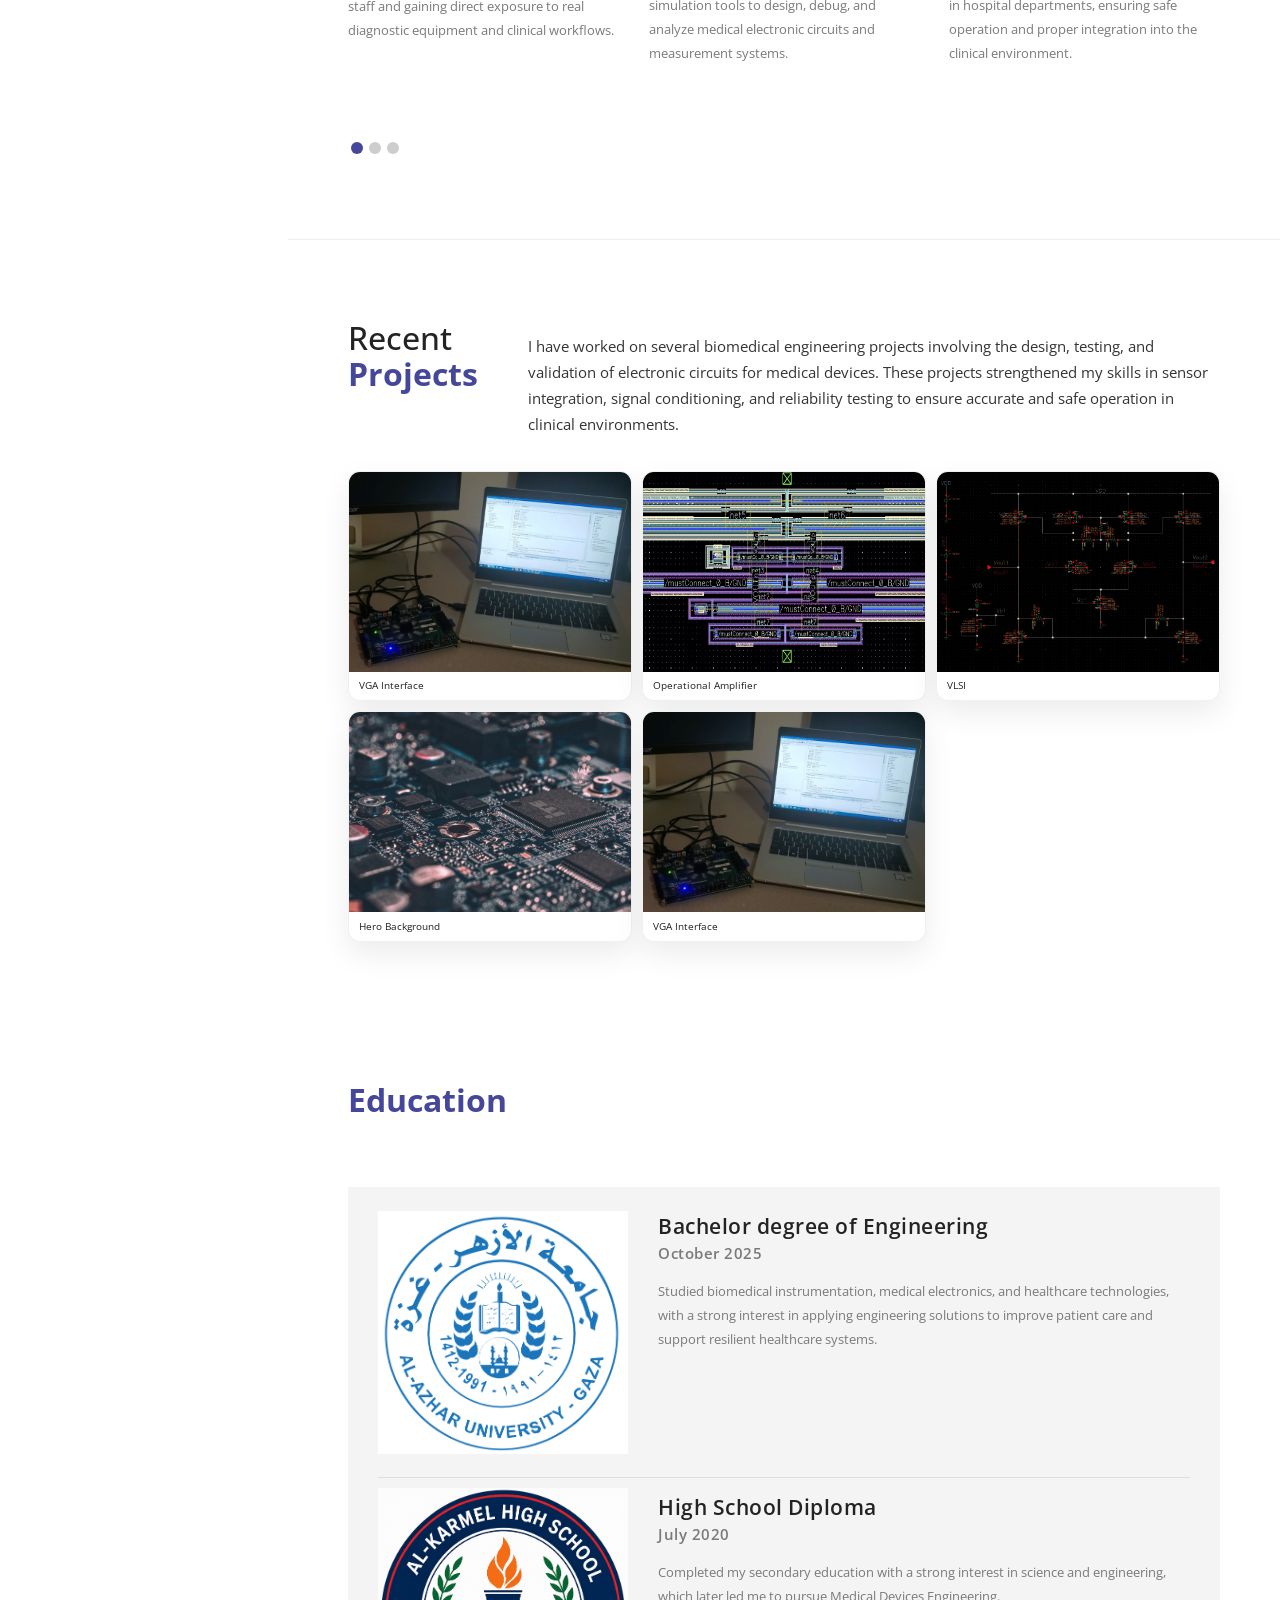
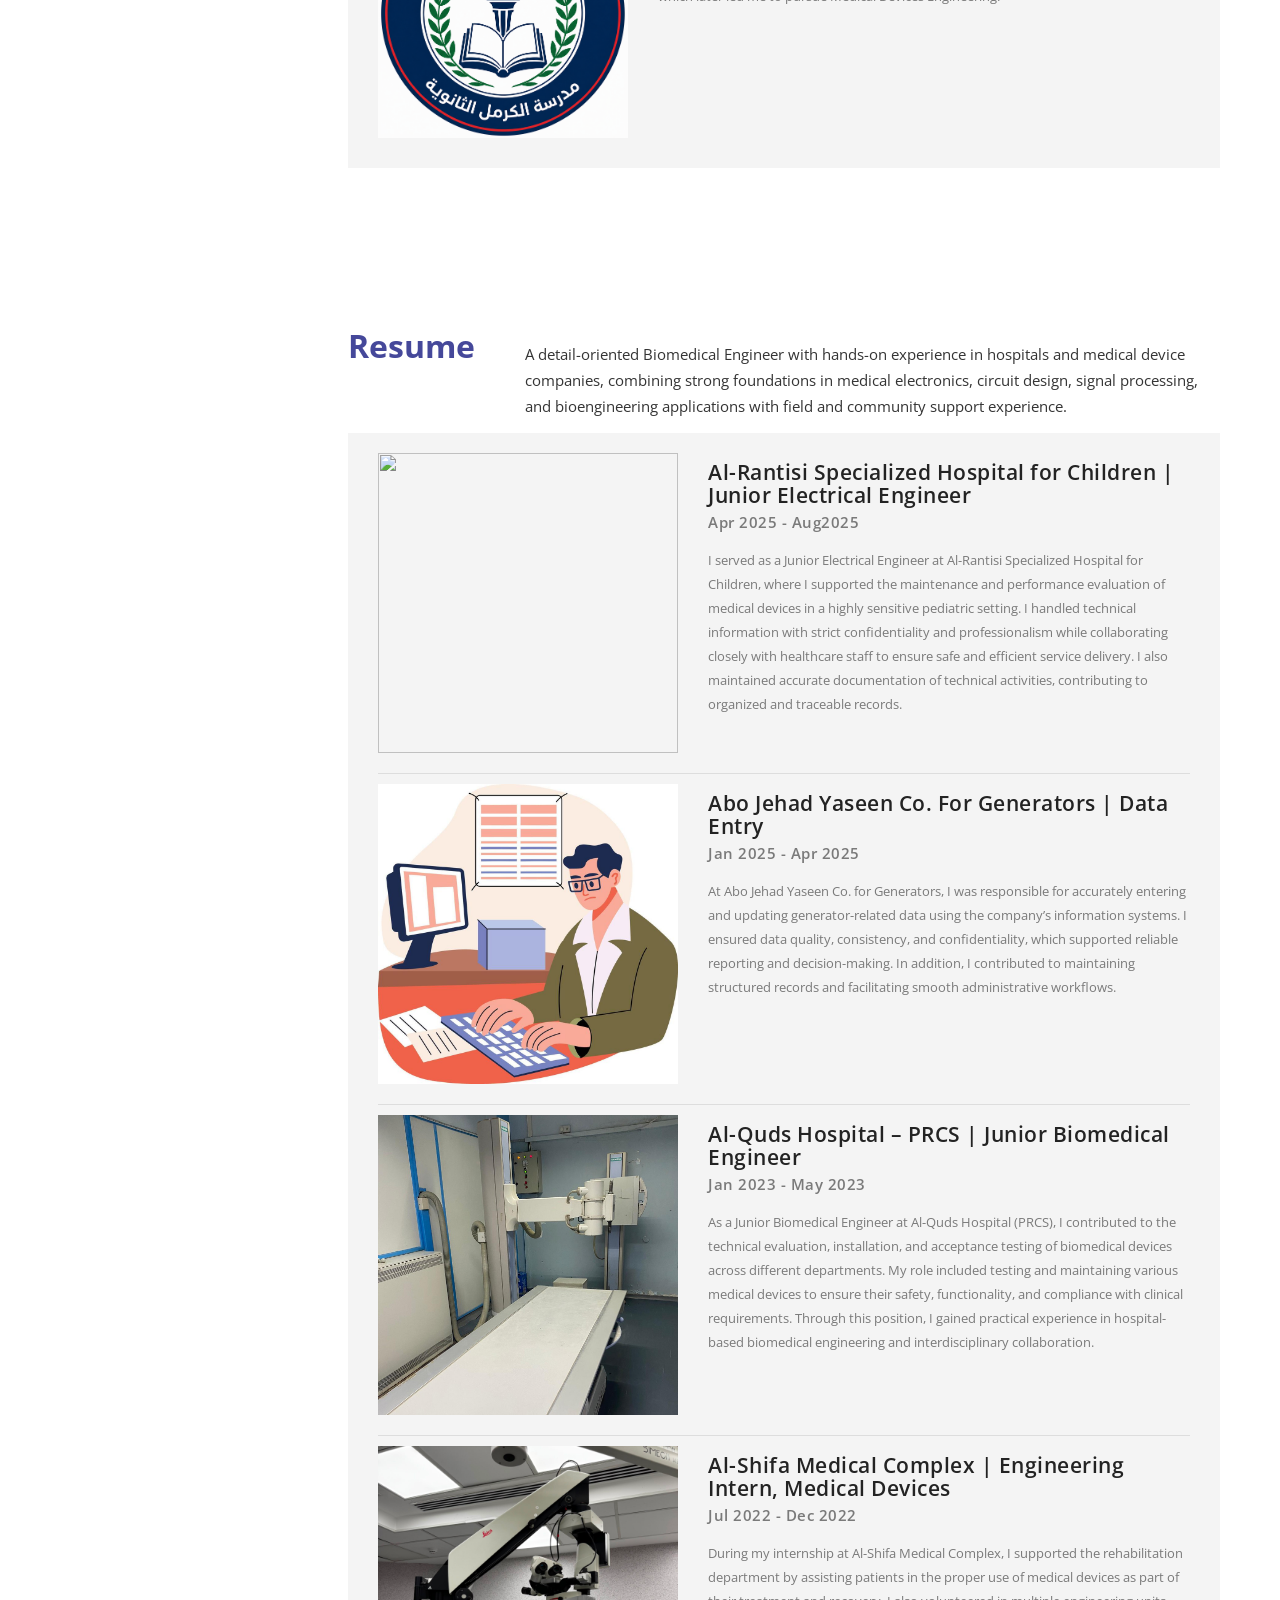
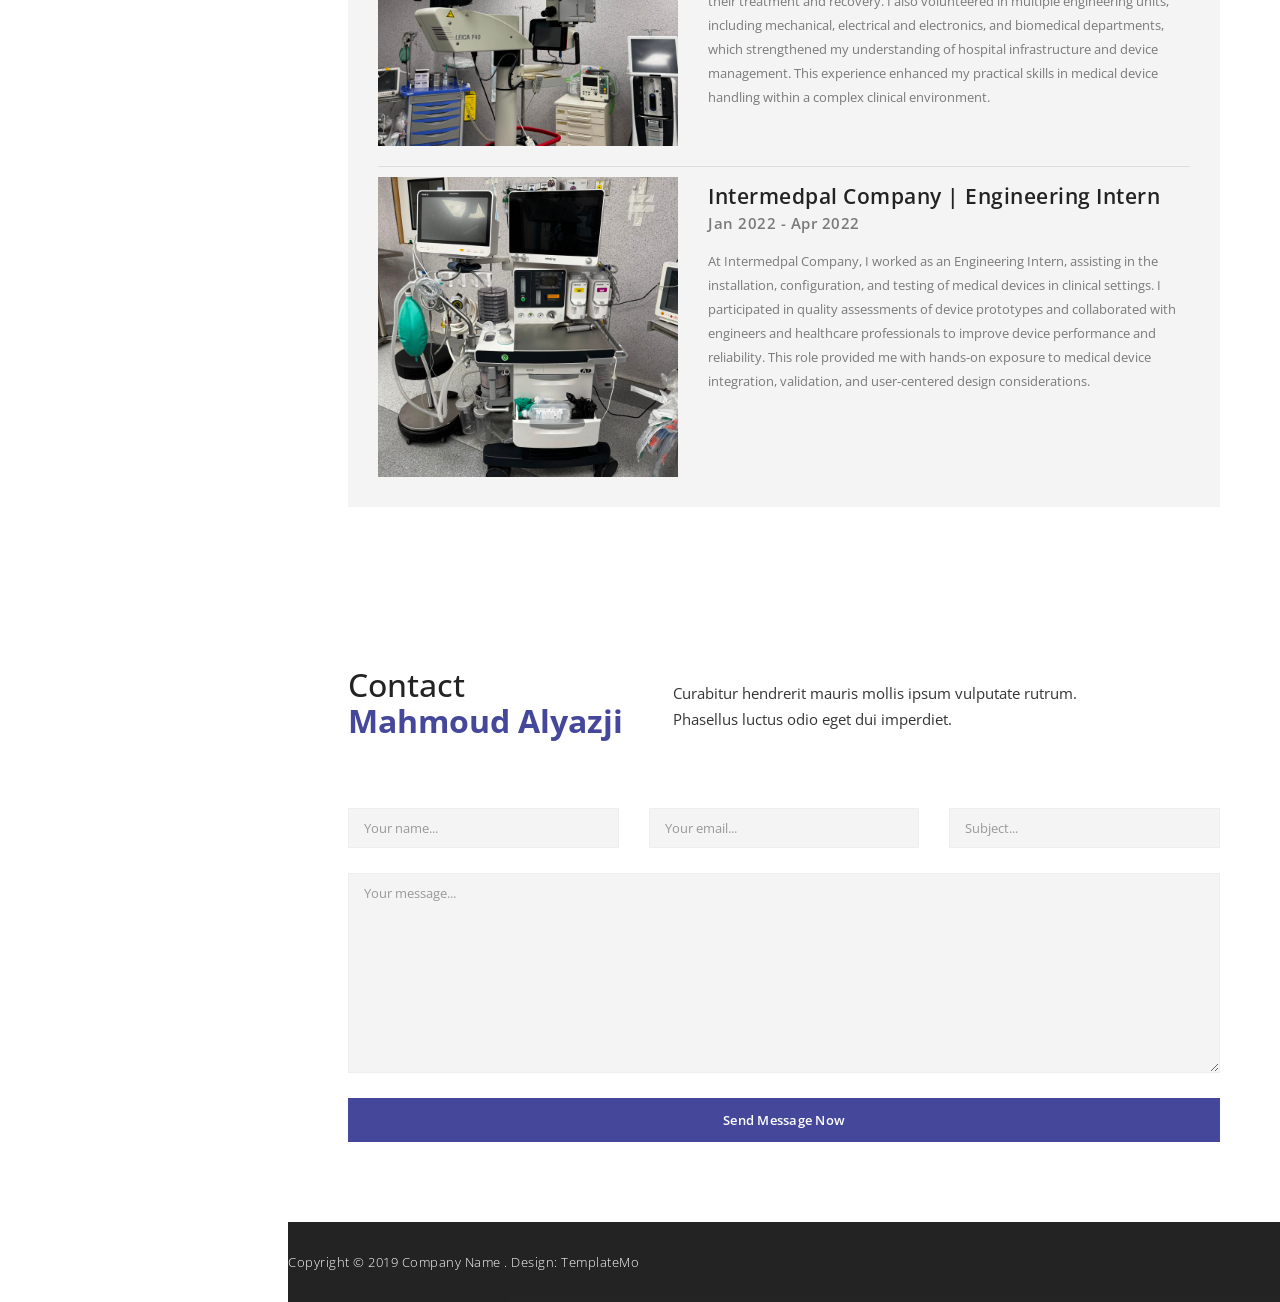
==== commit 41b423b5: "latest update" ====
--- a/index.html
+++ b/index.html
@@ -489,7 +489,7 @@
                                         </li>
                                         <li>
                                             <div class="item">
-                                                <img src="img/2.jpg" alt="">
+                                                <img src="img/dataentry.jpg" alt="">
                                                 <div class="text-content">
                                                     <h4>Abo Jehad Yaseen Co. For Generators | Data Entry</h4>
                                                     <span>Jan 2025 - Apr 2025</span>
@@ -517,7 +517,7 @@
                                         </li>
                                         <li>
                                             <div class="item">
-                                                <img src="img/55.jpeg" alt="">
+                                                <img src="img/img6.jpeg" alt="">
                                                 <div class="text-content">
                                                     <h4>Al-Shifa Medical Complex | Engineering Intern, Medical Devices</h4>
                                                     <span>Jul 2022 - Dec 2022</span>
@@ -531,7 +531,7 @@
                                         </li>
                                         <li>
                                             <div class="item">
-                                                <img src="img/5.jpg" alt="">
+                                                <img src="img/img3.jpeg" alt="">
                                                 <div class="text-content">
                                                     <h4>Intermedpal Company | Engineering Intern</h4>
                                                     <span>Jan 2022 - Apr 2022</span>
--- a/css/templatemo-style.css
+++ b/css/templatemo-style.css
@@ -18,7 +18,13 @@
 
 .page-content {
   width: 77.5%;
-  float: right;
+  float: none;
+  margin-left: 22.5%;
+}
+
+/* Ensure all paragraphs in the main content are left-aligned */
+.page-content p {
+  text-align: left;
 }
 
 .content-section {
@@ -27,13 +33,13 @@
   width: 100%;
   display: inline-block;
   height: auto;
-  left: 50%;
-  text-align: center;
-  -webkit-transform: translateX(-50%);
-  -moz-transform: translateX(-50%);
-  -ms-transform: translateX(-50%);
-  -o-transform: translateX(-50%);
-  transform: translateX(-50%);
+  left: 0;
+  text-align: left;
+  -webkit-transform: none;
+  -moz-transform: none;
+  -ms-transform: none;
+  -o-transform: none;
+  transform: none;
 }
 
 .section-heading {
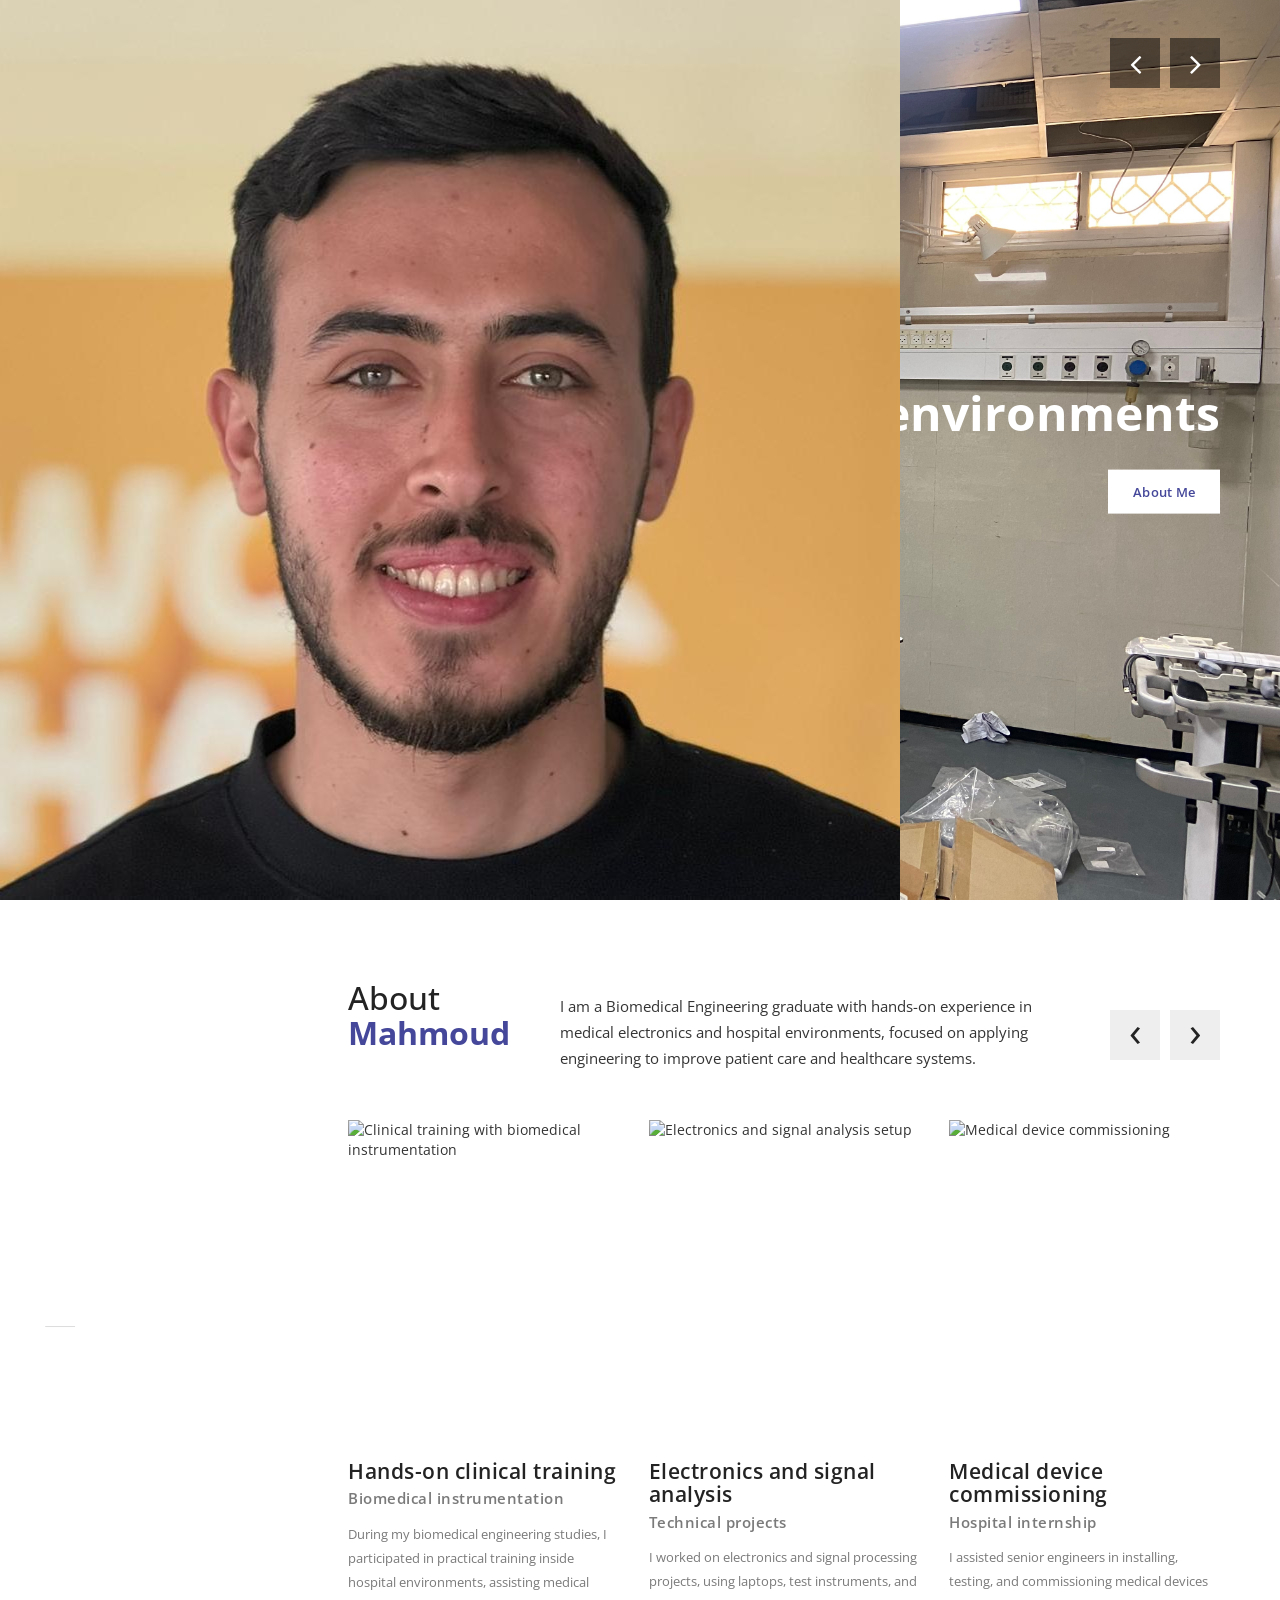
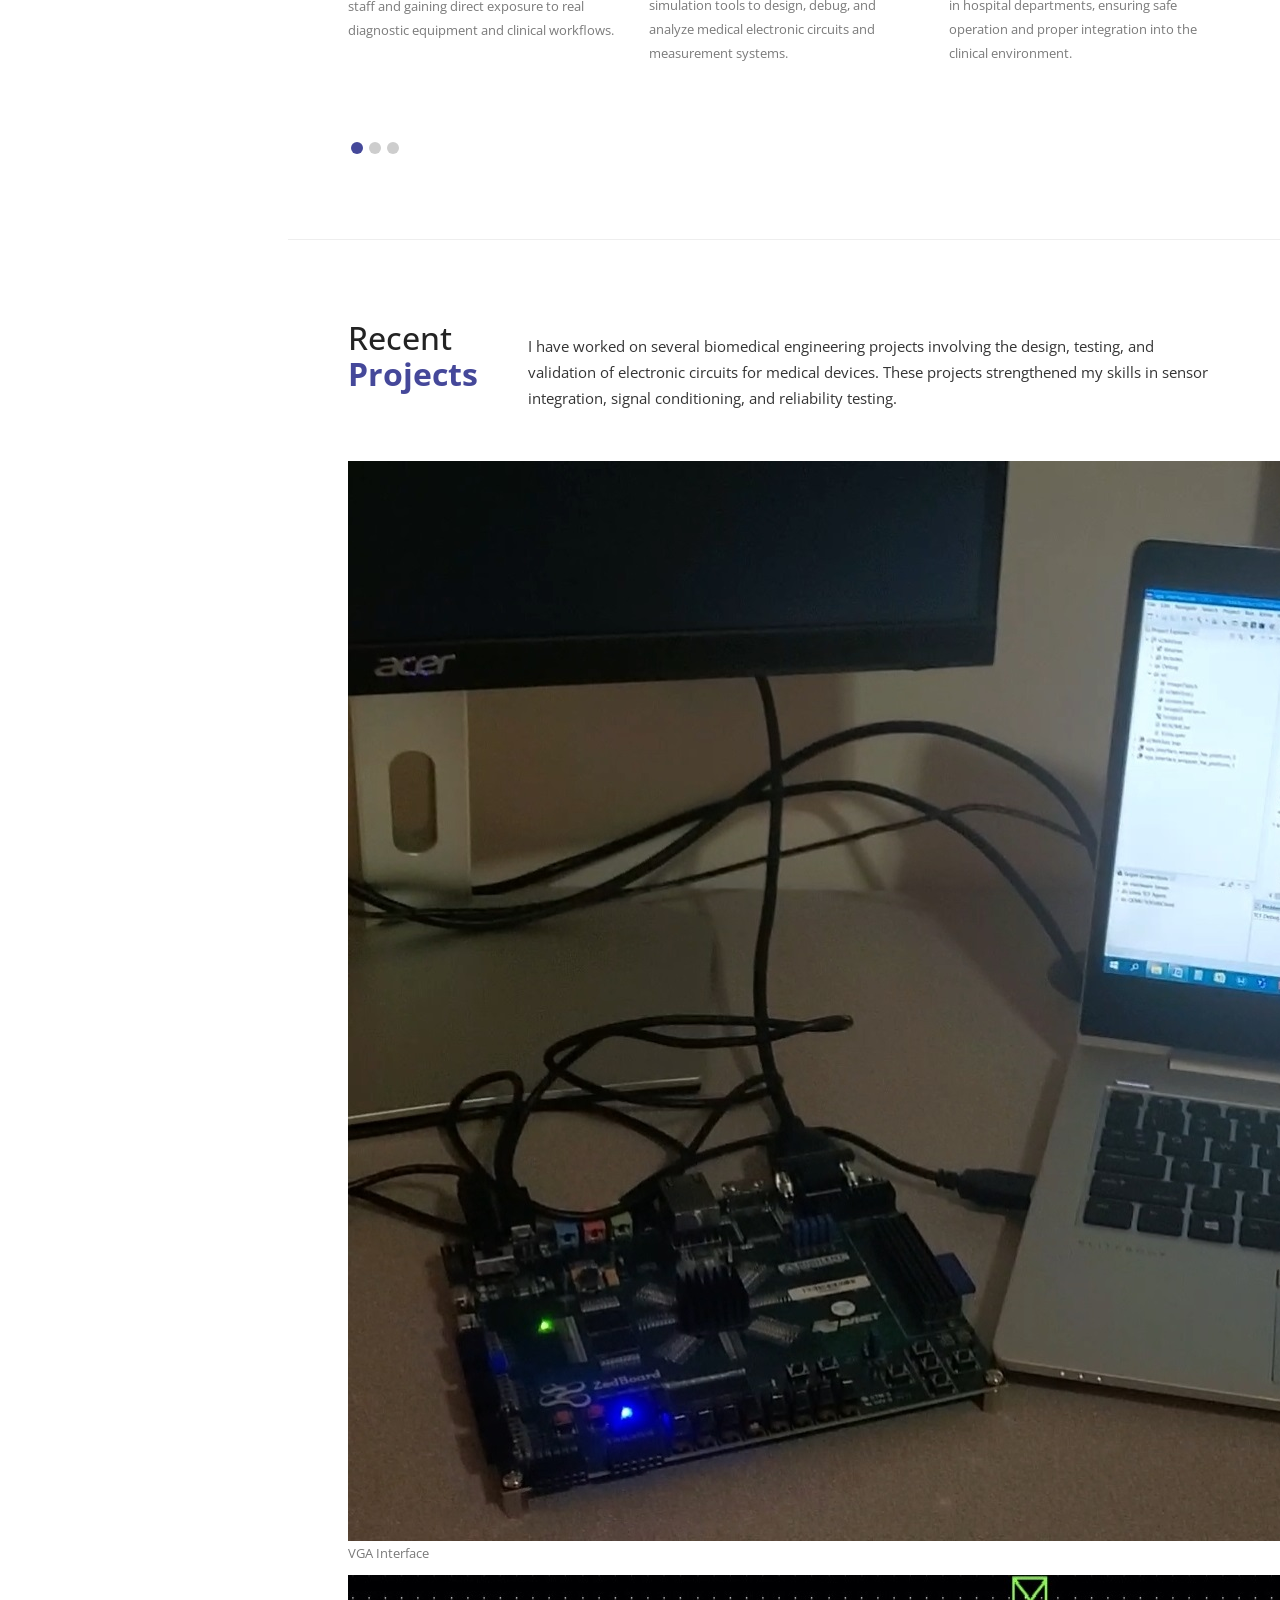
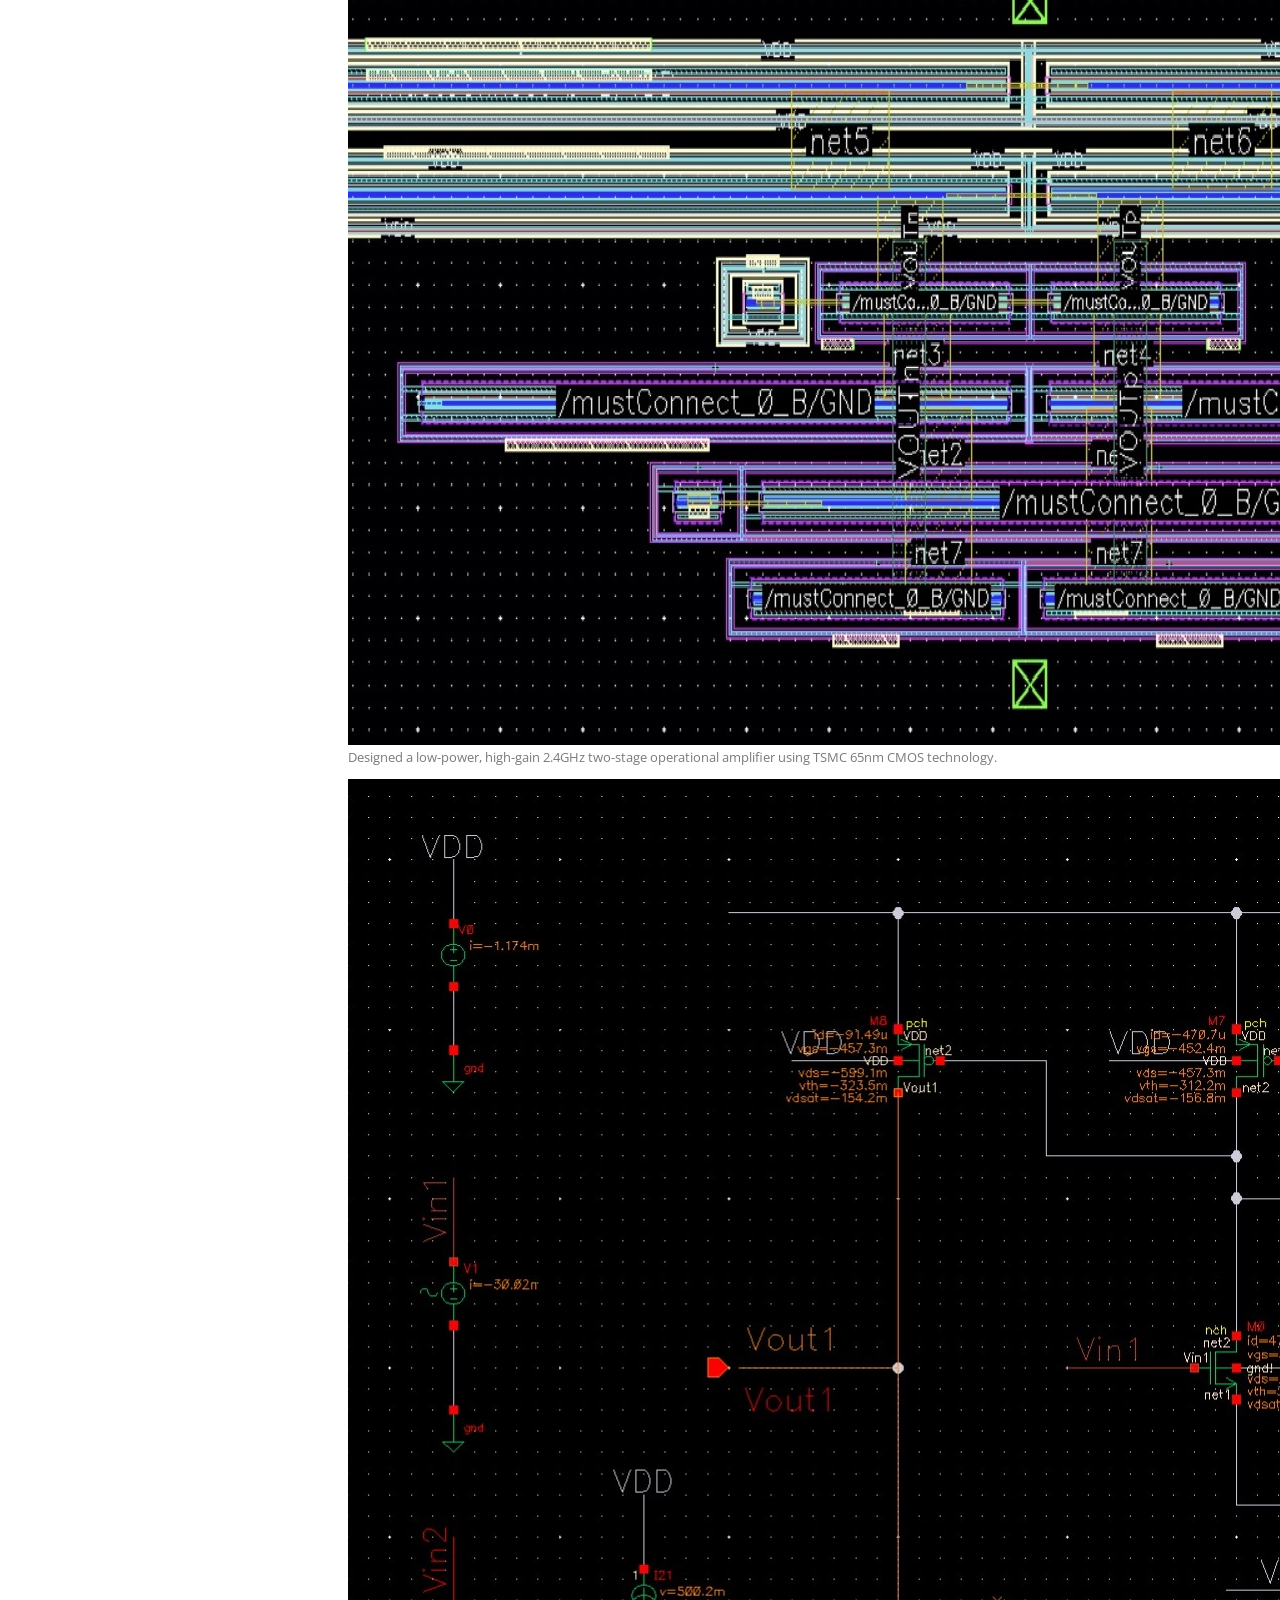
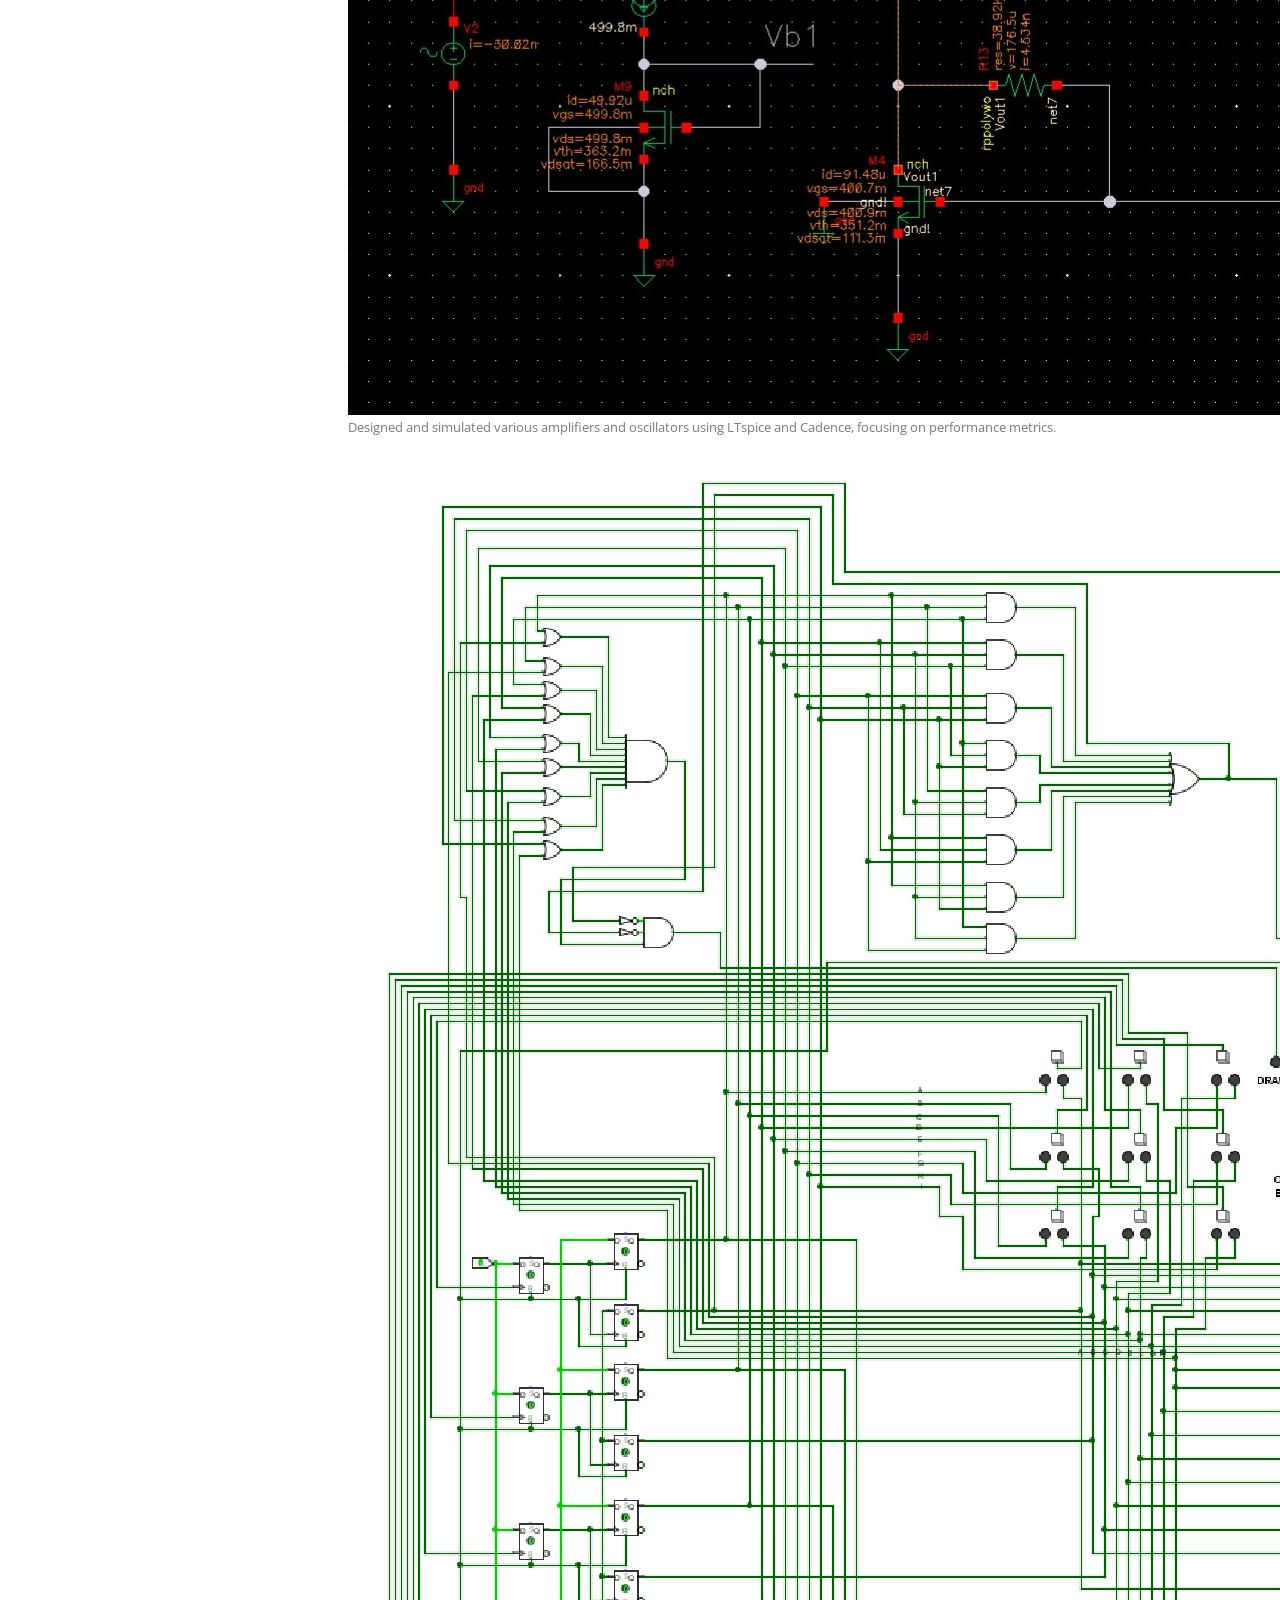
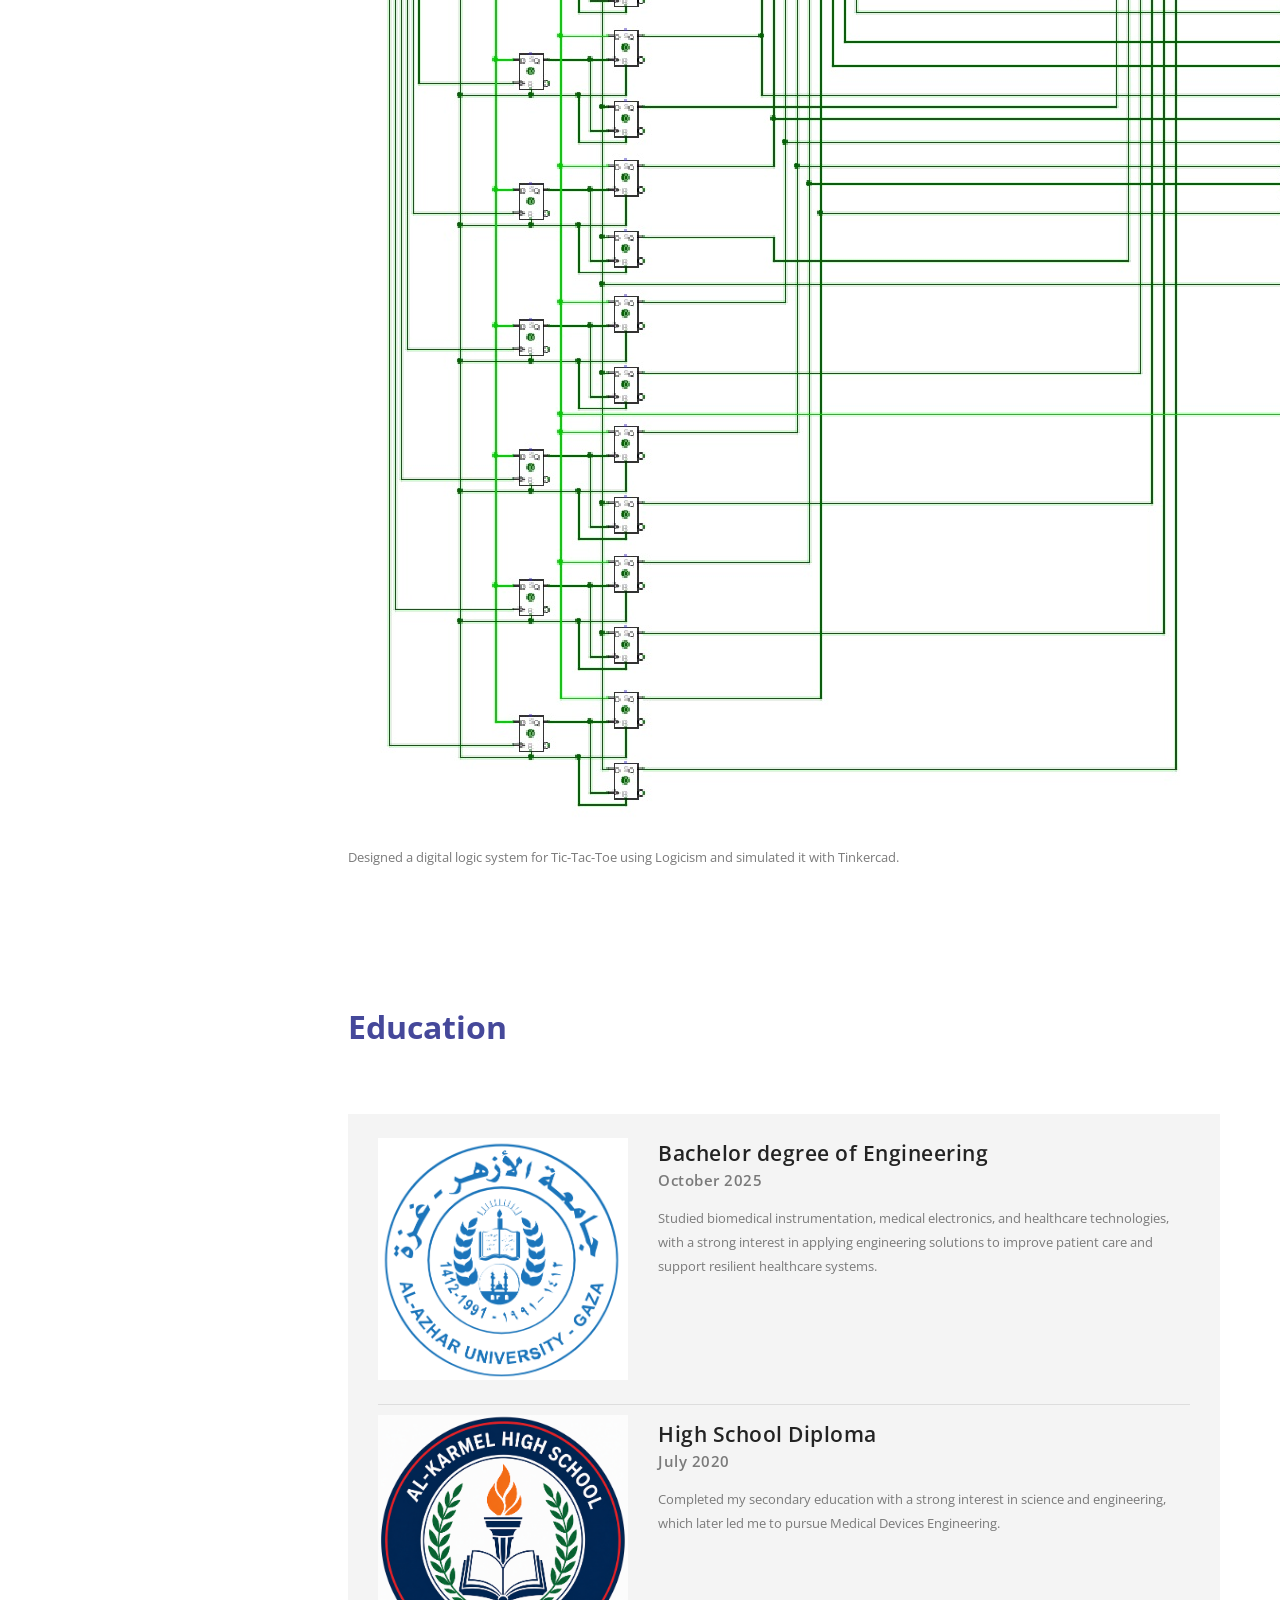
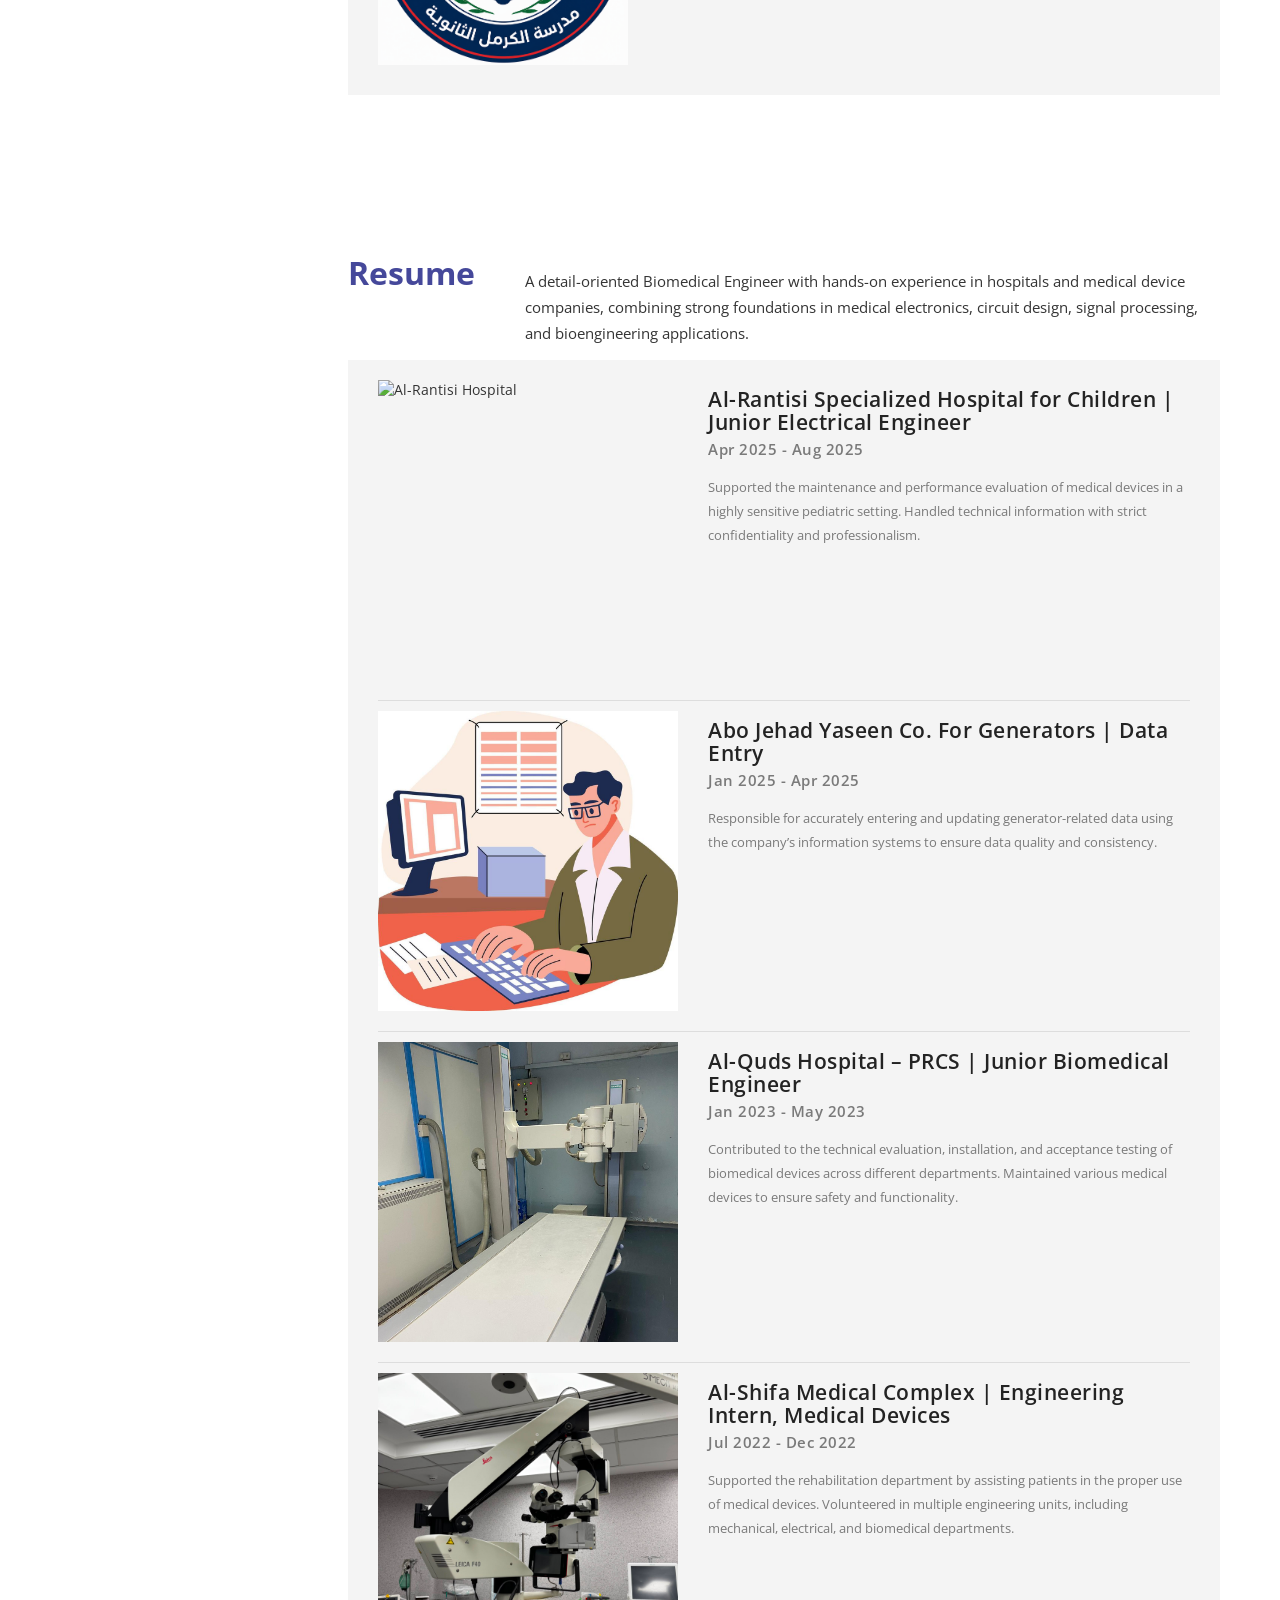
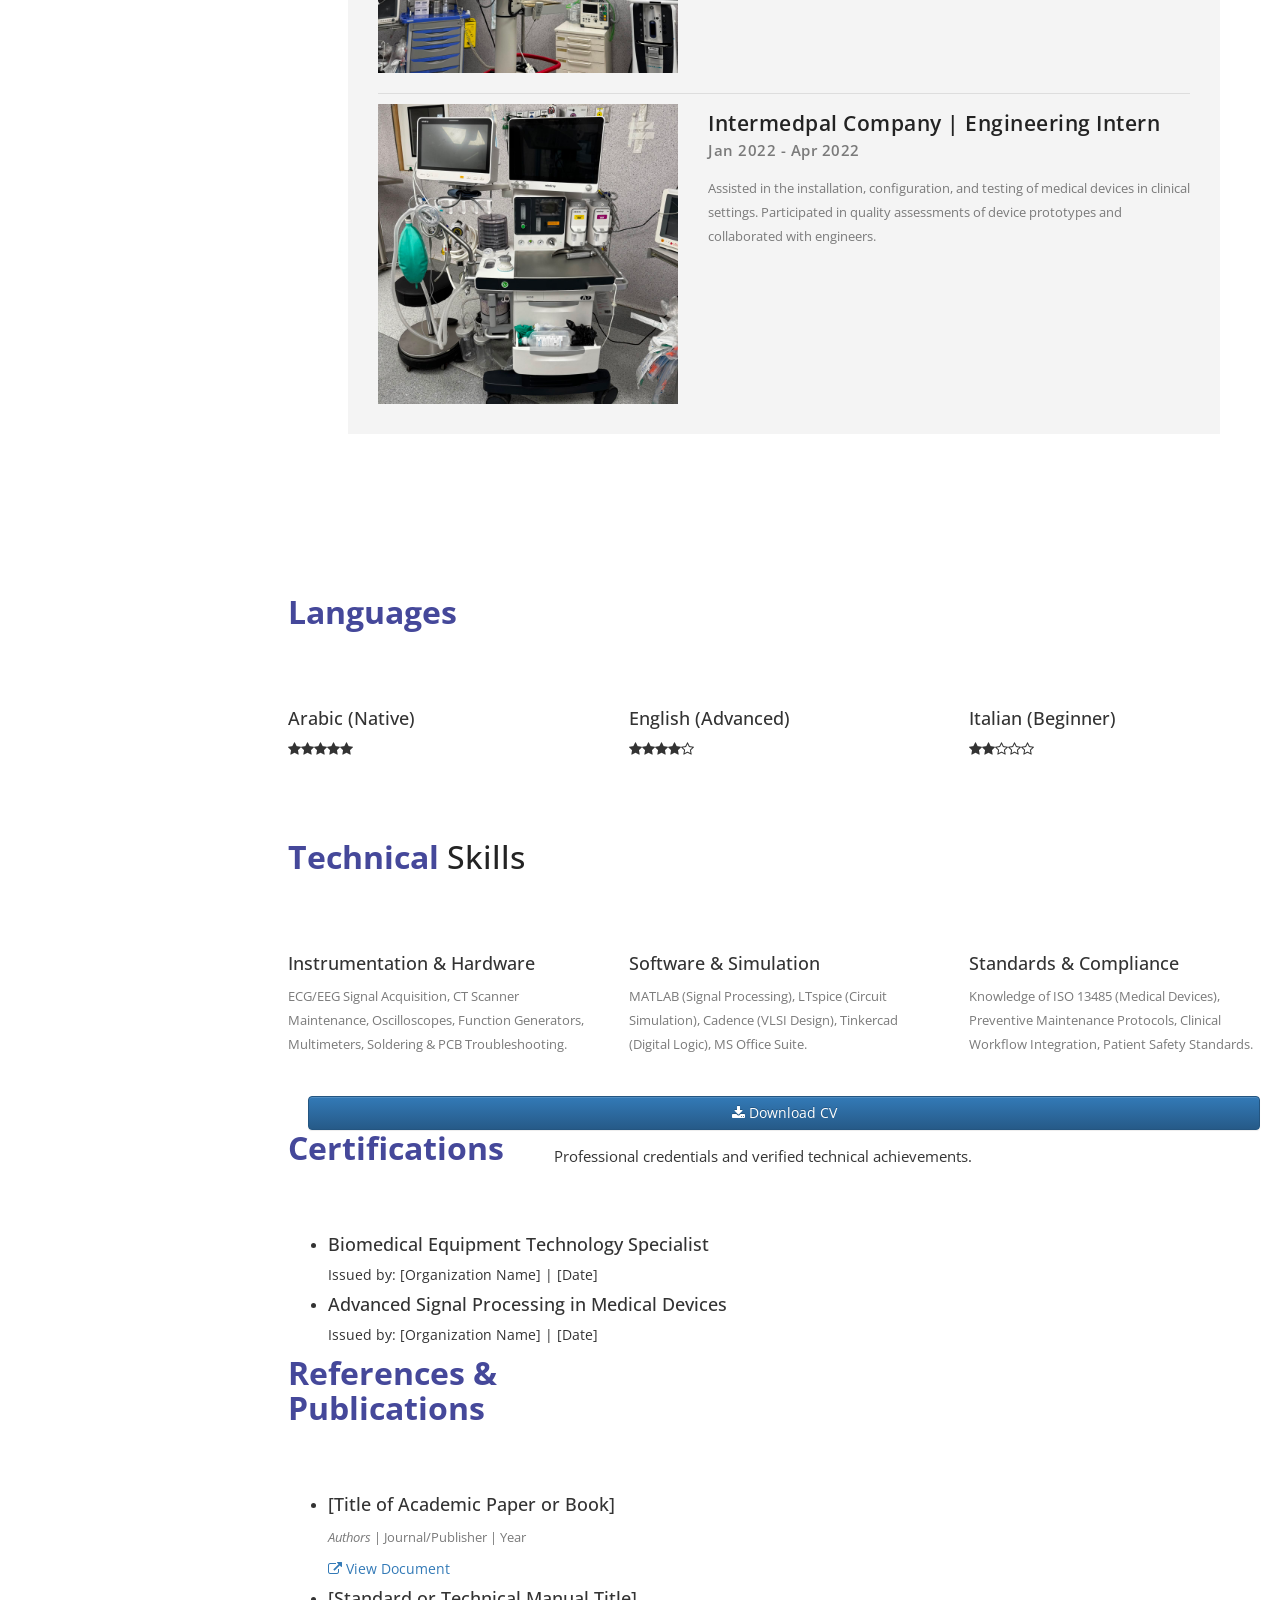
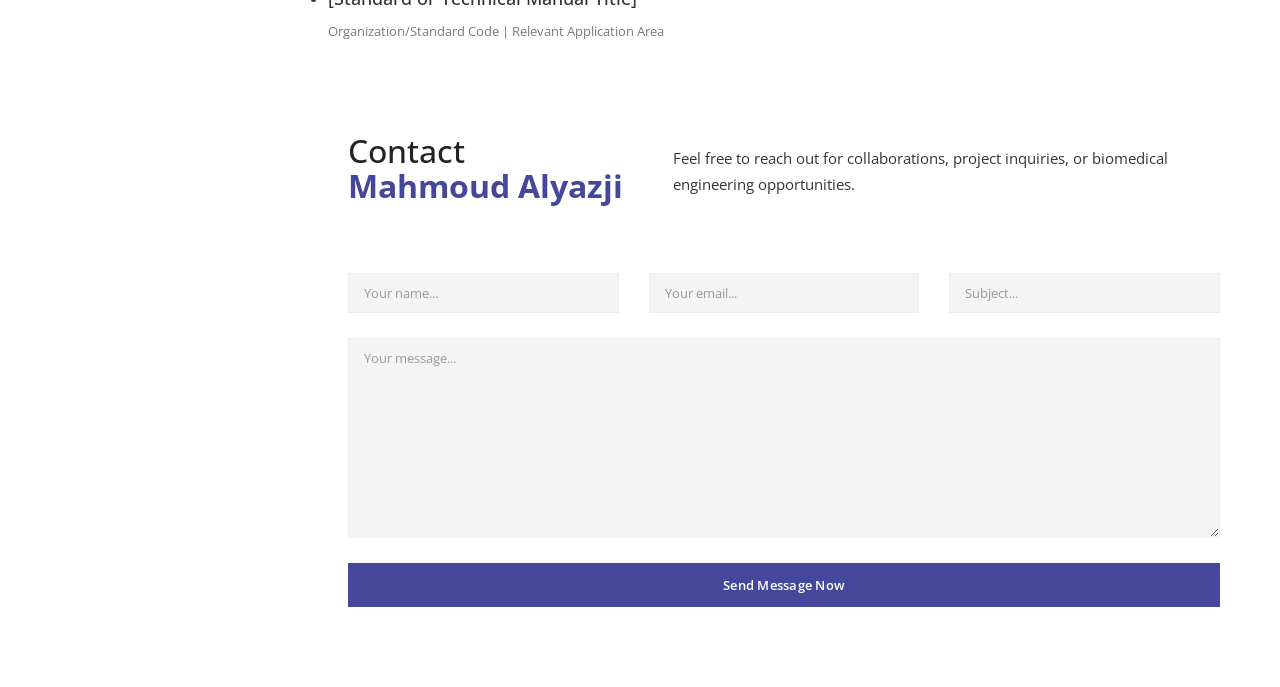
==== commit c99f6718: "latest versionnn" ====
--- a/index.html
+++ b/index.html
@@ -1,766 +1,574 @@
-
 <!DOCTYPE html>
-<html>
-    <head>
-        <meta charset="utf-8">
-        <meta http-equiv="X-UA-Compatible" content="IE=edge,chrome=1">
-        <title>Mahmoud Alyazji - Free Bootstrap Theme</title>
-        
-<!-- 
-
-Mahmoud Alyazji Template
-
-https://templatemo.com/tm-518-Mahmoud Alyazji
-
--->
-        <meta name="description" content="">
-        <meta name="viewport" content="width=device-width, initial-scale=1">
-        <link rel="apple-touch-icon" href="apple-touch-icon.png">
-
-        <link rel="stylesheet" href="css/bootstrap.min.css">
-        <link rel="stylesheet" href="css/bootstrap-theme.min.css">
-        <link rel="stylesheet" href="css/fontAwesome.css">
-        <link rel="stylesheet" href="css/light-box.css">
-        <link rel="stylesheet" href="css/owl-carousel.css">
-        <link rel="stylesheet" href="css/templatemo-style.css">
-        <style>
-            .projects-grid {
-                display: grid;
-                grid-template-columns: repeat(3, minmax(0, 1fr));
-                gap: 1rem;
-                padding: 1rem 0;
-            }
-            .project-card {
-                background: #fff;
-                border-radius: 12px;
-                box-shadow: 0 12px 30px rgba(0,0,0,0.08);
-                overflow: hidden;
-                border: 1px solid rgba(0,0,0,0.06);
-                display: flex;
-                flex-direction: column;
-            }
-            .project-card img { width: 100%; height: 200px; object-fit: cover; display: block; }
-            .project-card .caption { padding: 0.75rem 1rem; font-size: .95rem; color: #222; }
-            @media (max-width: 992px) { .projects-grid { grid-template-columns: repeat(2, minmax(0, 1fr)); } }
-            @media (max-width: 640px) { .projects-grid { grid-template-columns: 1fr; } .project-card img { height: 160px; } }
-        </style>
-
-        <link href="https://fonts.googleapis.com/css?family=Open+Sans:300,400,600,700,800" rel="stylesheet">
-
-        <script src="js/vendor/modernizr-2.8.3-respond-1.4.2.min.js"></script>
-    </head>
+<html lang="en">
+
+<head>
+    <meta charset="utf-8">
+    <meta http-equiv="X-UA-Compatible" content="IE=edge,chrome=1">
+    <title>Mahmoud Alyazji - Biomedical Engineer Portfolio</title>
+    <meta name="description"
+        content="Portfolio of Mahmoud Alyazji, a Biomedical Engineering graduate specializing in medical electronics, device commissioning, and clinical workflows.">
+    <meta name="viewport" content="width=device-width, initial-scale=1">
+    <link rel="apple-touch-icon" href="apple-touch-icon.png">
+
+    <link rel="stylesheet" href="css/bootstrap.min.css">
+    <link rel="stylesheet" href="css/bootstrap-theme.min.css">
+    <link rel="stylesheet" href="css/fontAwesome.css">
+    <link rel="stylesheet" href="css/light-box.css">
+    <link rel="stylesheet" href="css/owl-carousel.css">
+    <link rel="stylesheet" href="css/templatemo-style.css">
+
+    <link href="https://fonts.googleapis.com/css?family=Open+Sans:300,400,600,700,800" rel="stylesheet">
+    <script src="js/vendor/modernizr-2.8.3-respond-1.4.2.min.js"></script>
+</head>
 
 <body>
-
-
-
-        <header class="nav-down responsive-nav hidden-lg hidden-md">
-            <button type="button" id="nav-toggle" class="navbar-toggle" data-toggle="collapse" data-target="#main-nav">
-                <span class="sr-only">Toggle navigation</span>
-                <span class="icon-bar"></span>
-                <span class="icon-bar"></span>
-                <span class="icon-bar"></span>
-            </button>
-            <!--/.navbar-header-->
-            <div id="main-nav" class="collapse navbar-collapse">
-                <nav>
-                    <ul class="nav navbar-nav">
-                        <li><a href="#top">Home</a></li>
-                        <li><a href="#about">About</a></li>
-                        <li><a href="#projects">Recent Projects</a></li>
-                        <!-- <li><a href="#video">Presentation</a></li> -->
-                         <li><a href="#education">Education</a></li>
-                        <li><a href="#resume">Resume</a></li>
-                        <li><a href="#contact">Contact Us</a></li>
-                    </ul>
-                </nav>
-            </div>
-        </header>
-
-        <div class="sidebar-navigation hidde-sm hidden-xs">
-            <div class="logo">
-                <a href="#">Mahmoud<em>Yazji</em></a>
-            </div>
+    <header class="nav-down responsive-nav hidden-lg hidden-md">
+        <button type="button" id="nav-toggle" class="navbar-toggle" data-toggle="collapse" data-target="#main-nav">
+            <span class="sr-only">Toggle navigation</span>
+            <span class="icon-bar"></span>
+            <span class="icon-bar"></span>
+            <span class="icon-bar"></span>
+        </button>
+        <div id="main-nav" class="collapse navbar-collapse">
             <nav>
-                <ul>
-                    <li>
-                        <a href="#top">
-                            <span class="rect"></span>
-                            <span class="circle"></span>
-                            Home
-                        </a>
-                    </li>
-                    <li>
-                        <a href="#about">
-                            <span class="rect"></span>
-                            <span class="circle"></span>
-                            About
-                        </a>
-                    </li>
-                    <li>
-                        <a href="#projects">
-                            <span class="rect"></span>
-                            <span class="circle"></span>
-                            Recent Work
-                        </a>
-                    </li>
-                    <!-- <li>
-                        <a href="#video">
-                            <span class="rect"></span>
-                            <span class="circle"></span>
-                            Presentation
-                        </a>
-                    </li> -->
-                    <li>
-                        <a href="#education">
-                            <span class="rect"></span>
-                            <span class="circle"></span>
-                            Education
-                        </a>
-                    </li>
-                    <li>
-                        <a href="#resume">
-                            <span class="rect"></span>
-                            <span class="circle"></span>
-                            Resume
-                        </a>
-                    </li>
-                    <li>
-                        <a href="#contact">
-                            <span class="rect"></span>
-                            <span class="circle"></span>
-                            Contact Us
-                        </a>
-                    </li>
+                <ul class="nav navbar-nav">
+                    <li><a href="#top">Home</a></li>
+                    <li><a href="#about">About</a></li>
+                    <li><a href="#projects">Recent Projects</a></li>
+                    <li><a href="#education">Education</a></li>
+                    <li><a href="#resume">Resume</a></li>
+                    <li><a href="#languages">Languages</a></li>
+                    <li><a href="#contact">Contact</a></li>
                 </ul>
             </nav>
-            <!-- <ul class="social-icons">
-                <li><a href="#"><i class="fa fa-facebook"></i></a></li>
-                <li><a href="#"><i class="fa fa-twitter"></i></a></li>
-                <li><a href="#"><i class="fa fa-linkedin"></i></a></li>
-                <li><a href="#"><i class="fa fa-rss"></i></a></li>
-                <li><a href="#"><i class="fa fa-behance"></i></a></li>
-            </ul> -->
         </div>
-
-        <div class="slider">
-            <div class="Modern-Slider content-section" id="top">
-                <!-- Item -->
-                <div class="item item-1">
-                    <div class="img-fill">
+    </header>
+
+    <div class="sidebar-navigation hidde-sm hidden-xs">
+        <div class="profile-image">
+            <img src="img/xnxx.jpeg" alt="Mahmoud Alyazji">
+        </div>
+        <h3 style="margin-left: 25px;color: white;"> Mahmoud Alyazji</h3>
+        <!-- <div class="logo"> -->
+            <!-- <a href="#">Mahmoud<em>Yazji</em></a> -->
+        <!-- </div> -->
+        <nav>
+            <ul>
+                <li><a href="#top"><span class="rect"></span><span class="circle"></span>Home</a></li>
+                <li><a href="#about"><span class="rect"></span><span class="circle"></span>About</a></li>
+                <li><a href="#projects"><span class="rect"></span><span class="circle"></span>Recent Work</a></li>
+                <li><a href="#education"><span class="rect"></span><span class="circle"></span>Education</a></li>
+                <li><a href="#resume"><span class="rect"></span><span class="circle"></span>Resume</a></li>
+                <li><a href="#languages"><span class="rect"></span><span class="circle"></span>languages</a></li>
+                <li><a href="#contact"><span class="rect"></span><span class="circle"></span>Contact Us</a></li>
+            </ul>
+        </nav>
+    </div>
+
+    <div class="slider">
+        <div class="Modern-Slider content-section" id="top">
+            <div class="item item-1">
+                <div class="img-fill">
                     <div class="image"></div>
                     <div class="info">
                         <div>
-                          <h1>Hands-on training with medical devices</h1>
-                          <div class="white-button button">
-                              <a href="#about">Read More about Mahmoud</a>
-                          </div>
-                        </div>
-                        </div>
-                    </div>
-                </div>
-                <!-- // Item -->
-                <!-- Item -->
-                <div class="item item-2">
-                    <div class="img-fill">
-                        <div class="image"></div>
-                        <div class="info">
+                            <h1>Hands-on training with medical devices</h1>
+                            <div class="white-button button"><a href="#about">About Me</a></div>
+                        </div>
+                    </div>
+                </div>
+            </div>
+            <div class="item item-2">
+                <div class="img-fill">
+                    <div class="image"></div>
+                    <div class="info">
                         <div>
-                          <h1>Working in critical care environments</h1>
-                          
-                          <div class="white-button button">
-                              <a href="#about">Learn More</a>
-                          </div>
-                        </div>
-                        </div>
-                    </div>
-                </div>
-                <!-- // Item -->
-                <!-- Item -->
-                <div class="item item-3">
-                    <div class="img-fill">
-                        <div class="image"></div>
-                        <div class="info">
+                            <h1>Working in critical care environments</h1>
+                            <div class="white-button button"><a href="#about">About Me</a></div>
+                        </div>
+                    </div>
+                </div>
+            </div>
+            <div class="item item-3">
+                <div class="img-fill">
+                    <div class="image"></div>
+                    <div class="info">
                         <div>
-                          <h1>Practical electronics and PCB rework</h1>
-                          
-                          
-                          <div class="white-button button">
-                              <a href="#about">Learn More</a>
-                          </div>
-                        </div>
-                        </div>
-                    </div>
-                </div>
-                <!-- // Item -->
+                            <h1>Skilled biomedical equipment engineer</h1>
+                            <div class="white-button button"><a href="#about">About Me</a></div>
+                        </div>
+                    </div>
+                </div>
             </div>
         </div>
-
-
-        <div class="page-content">
-            <section id="about" class="content-section">
+    </div>
+
+    <div class="page-content">
+        <section id="about" class="content-section">
+            <div class="section-heading">
+                <h1>About<br><em>Mahmoud</em></h1>
+                <p>I am a Biomedical Engineering graduate with hands-on experience in medical electronics and hospital
+                    environments, focused on applying engineering to improve patient care and healthcare systems.</p>
+            </div>
+            <div class="section-content">
+                <div class="owl-carousel owl-theme">
+                    <div class="item">
+                        <div class="image">
+                            <img src="img/portfolio/IMG_7240.jpeg"
+                                alt="Clinical training with biomedical instrumentation">
+                        </div>
+                        <div class="text-content">
+                            <h4>Hands-on clinical training</h4>
+                            <span>Biomedical instrumentation</span>
+                            <p>During my biomedical engineering studies, I participated in practical training inside
+                                hospital environments, assisting medical staff and gaining direct exposure to real
+                                diagnostic equipment and clinical workflows.</p>
+                        </div>
+                    </div>
+                    <div class="item">
+                        <div class="image">
+                            <img src="img/portfolio/IMG_7302.jpeg" alt="Electronics and signal analysis setup">
+                        </div>
+                        <div class="text-content">
+                            <h4>Electronics and signal analysis</h4>
+                            <span>Technical projects</span>
+                            <p>I worked on electronics and signal processing projects, using laptops, test instruments,
+                                and simulation tools to design, debug, and analyze medical electronic circuits and
+                                measurement systems.</p>
+                        </div>
+                    </div>
+                    <div class="item">
+                        <div class="image">
+                            <img src="img/portfolio/IMG_2485.jpg" alt="Medical device commissioning">
+                        </div>
+                        <div class="text-content">
+                            <h4>Medical device commissioning</h4>
+                            <span>Hospital internship</span>
+                            <p>I assisted senior engineers in installing, testing, and commissioning medical devices in
+                                hospital departments, ensuring safe operation and proper integration into the clinical
+                                environment.</p>
+                        </div>
+                    </div>
+                    <div class="item">
+                        <div class="image">
+                            <img src="img/portfolio/IMG_2505.JPG" alt="CT control workstation interface">
+                        </div>
+                        <div class="text-content">
+                            <h4>CT control workstation</h4>
+                            <span>Imaging software</span>
+                            <p>I gained experience working with CT control consoles and imaging software, monitoring
+                                scan parameters, reviewing acquired images, and understanding how system settings affect
+                                diagnostic image quality.</p>
+                        </div>
+                    </div>
+                    <div class="item">
+                        <div class="image">
+                            <img src="img/portfolio/IMG-CT.jpg" alt="CT scanner in radiology department">
+                        </div>
+                        <div class="text-content">
+                            <h4>CT scanner operation & safety</h4>
+                            <span>Radiology department</span>
+                            <p>During my hospital internships, I was exposed to CT scanner operation, room layout, and
+                                safety procedures, observing how biomedical engineers support radiology staff in
+                                maintaining reliable and safe imaging services.</p>
+                        </div>
+                    </div>
+                    <div class="item">
+                        <div class="image">
+                            <img src="img/portfolio/IMG_6532.JPEG" alt="Medical device internal maintenance">
+                        </div>
+                        <div class="text-content">
+                            <h4>Medical device maintenance</h4>
+                            <span>Maintenance and repair</span>
+                            <p>I participated in troubleshooting and repairing complex medical equipment, inspecting
+                                internal components, wiring, and fluid circuits to identify faults and support
+                                preventive and corrective maintenance tasks.</p>
+                        </div>
+                    </div>
+                    <div class="item">
+                        <div class="image">
+                            <img src="img/portfolio/ScopeTV.jpg" alt="Oscilloscope visualizing electrical signals">
+                        </div>
+                        <div class="text-content">
+                            <h4>Oscilloscope & signal analysis</h4>
+                            <span>Electronics laboratory</span>
+                            <p>I worked with analog and digital oscilloscopes to visualize and analyze electrical
+                                signals, measuring waveforms, noise, and timing behavior as part of my training in
+                                medical electronics and circuit diagnostics.</p>
+                        </div>
+                    </div>
+                </div>
+            </div>
+        </section>
+
+        <section id="projects" class="content-section">
+            <div class="section-heading">
+                <h1>Recent<br><em>Projects</em></h1>
+                <p>I have worked on several biomedical engineering projects involving the design, testing, and
+                    validation of electronic circuits for medical devices. These projects strengthened my skills in
+                    sensor integration, signal conditioning, and reliability testing.</p>
+            </div>
+            <div class="section-content">
+                <div class="projects-grid">
+                    <div class="project-card">
+                        <a href="img/VGA Interface.jpg" data-lightbox="image" class="project-link">
+                            <img src="img/VGA Interface.jpg" alt="VGA Interface">
+                            <div class="project-overlay">
+                                <p>VGA Interface</p>
+                            </div>
+                        </a>
+                    </div>
+                    <div class="project-card">
+                        <a href="img/Operational Amplifier.jpg" data-lightbox="image" class="project-link">
+                            <img src="img/Operational Amplifier.jpg" alt="Operational Amplifier schematic">
+                            <div class="project-overlay">
+                                <p>Designed a low-power, high-gain 2.4GHz two-stage operational amplifier using TSMC
+                                    65nm CMOS technology.</p>
+                            </div>
+                        </a>
+                    </div>
+                    <div class="project-card">
+                        <a href="img/VLSI.jpg" data-lightbox="image" class="project-link">
+                            <img src="img/VLSI.jpg" alt="VLSI simulation">
+                            <div class="project-overlay">
+                                <p>Designed and simulated various amplifiers and oscillators using LTspice and Cadence,
+                                    focusing on performance metrics.</p>
+                            </div>
+                        </a>
+                    </div>
+                    <div class="project-card">
+                        <a href="img/TTT.jpg" data-lightbox="image" class="project-link">
+                            <img src="img/TTT.jpg" alt="Digital logic system">
+                            <div class="project-overlay">
+                                <p>Designed a digital logic system for Tic-Tac-Toe using Logicism and simulated it with
+                                    Tinkercad.</p>
+                            </div>
+                        </a>
+                    </div>
+                </div>
+            </div>
+        </section>
+
+        <section id="education" class="content-section">
+            <div class="section-heading">
+                <h1><em>Education</em></h1>
+            </div>
+            <div class="section-content">
+                <div class="tabs-content">
+                    <div class="wrapper">
+                        <section id="first-tab-group" class="tabgroup">
+                            <div id="tab1">
+                                <ul>
+                                    <li>
+                                        <div class="item">
+                                            <img src="img/aug.png" alt="University Logo">
+                                            <div class="text-content">
+                                                <h4>Bachelor degree of Engineering</h4>
+                                                <span>October 2025</span>
+                                                <p>Studied biomedical instrumentation, medical electronics, and
+                                                    healthcare technologies, with a strong interest in applying
+                                                    engineering solutions to improve patient care and support resilient
+                                                    healthcare systems.</p>
+                                            </div>
+                                        </div>
+                                    </li>
+                                    <li>
+                                        <div class="item">
+                                            <img src="img/kar.png" alt="High School Logo">
+                                            <div class="text-content">
+                                                <h4>High School Diploma</h4>
+                                                <span>July 2020</span>
+                                                <p>Completed my secondary education with a strong interest in science
+                                                    and engineering, which later led me to pursue Medical Devices
+                                                    Engineering.</p>
+                                            </div>
+                                        </div>
+                                    </li>
+                                </ul>
+                            </div>
+                        </section>
+                    </div>
+                </div>
+            </div>
+        </section>
+
+        <section id="resume" class="content-section">
+            <div class="section-heading">
+                <h1><em>Resume</em></h1>
+                <p>A detail-oriented Biomedical Engineer with hands-on experience in hospitals and medical device
+                    companies, combining strong foundations in medical electronics, circuit design, signal processing,
+                    and bioengineering applications.</p>
+            </div>
+            <div class="section-content">
+                <div class="tabs-content">
+                    <div class="wrapper">
+                        <section class="tabgroup">
+                            <div id="tab1">
+                                <ul>
+                                    <li>
+                                        <div class="item">
+                                            <img src="img/1.jpg" alt="Al-Rantisi Hospital">
+                                            <div class="text-content">
+                                                <h4>Al-Rantisi Specialized Hospital for Children | Junior Electrical
+                                                    Engineer</h4>
+                                                <span>Apr 2025 - Aug 2025</span>
+                                                <p>Supported the maintenance and performance evaluation of medical
+                                                    devices in a highly sensitive pediatric setting. Handled technical
+                                                    information with strict confidentiality and professionalism.</p>
+                                            </div>
+                                        </div>
+                                    </li>
+                                    <li>
+                                        <div class="item">
+                                            <img src="img/dataentry.jpg" alt="Data Entry Role">
+                                            <div class="text-content">
+                                                <h4>Abo Jehad Yaseen Co. For Generators | Data Entry</h4>
+                                                <span>Jan 2025 - Apr 2025</span>
+                                                <p>Responsible for accurately entering and updating generator-related
+                                                    data using the company’s information systems to ensure data quality
+                                                    and consistency.</p>
+                                            </div>
+                                        </div>
+                                    </li>
+                                    <li>
+                                        <div class="item">
+                                            <img src="img/3.jpg" alt="Al-Quds Hospital">
+                                            <div class="text-content">
+                                                <h4>Al-Quds Hospital – PRCS | Junior Biomedical Engineer</h4>
+                                                <span>Jan 2023 - May 2023</span>
+                                                <p>Contributed to the technical evaluation, installation, and acceptance
+                                                    testing of biomedical devices across different departments.
+                                                    Maintained various medical devices to ensure safety and
+                                                    functionality.</p>
+                                            </div>
+                                        </div>
+                                    </li>
+                                    <li>
+                                        <div class="item">
+                                            <img src="img/img6.jpeg" alt="Al-Shifa Medical Complex">
+                                            <div class="text-content">
+                                                <h4>Al-Shifa Medical Complex | Engineering Intern, Medical Devices</h4>
+                                                <span>Jul 2022 - Dec 2022</span>
+                                                <p>Supported the rehabilitation department by assisting patients in the
+                                                    proper use of medical devices. Volunteered in multiple engineering
+                                                    units, including mechanical, electrical, and biomedical departments.
+                                                </p>
+                                            </div>
+                                        </div>
+                                    </li>
+                                    <li>
+                                        <div class="item">
+                                            <img src="img/img3.jpeg" alt="Intermedpal Company">
+                                            <div class="text-content">
+                                                <h4>Intermedpal Company | Engineering Intern</h4>
+                                                <span>Jan 2022 - Apr 2022</span>
+                                                <p>Assisted in the installation, configuration, and testing of medical
+                                                    devices in clinical settings. Participated in quality assessments of
+                                                    device prototypes and collaborated with engineers.</p>
+                                            </div>
+                                        </div>
+                                    </li>
+                                </ul>
+                            </div>
+                        </section>
+                    </div>
+                </div>
+            </div>
+        </section>
+
+        <section id="languages" class="content-section">
+            <div class="section-heading">
+                <h1><em>Languages</em></h1>
+            </div>
+            <div class="section-content">
+                <div class="row">
+                    <div class="col-md-4 col-sm-12">
+                        <div class="language-item">
+                            <h4>Arabic <span>(Native)</span></h4>
+                            <div class="star-rating">
+                                <i class="fa fa-star"></i><i class="fa fa-star"></i><i class="fa fa-star"></i><i
+                                    class="fa fa-star"></i><i class="fa fa-star"></i>
+                            </div>
+                        </div>
+                    </div>
+                    <div class="col-md-4 col-sm-12">
+                        <div class="language-item">
+                            <h4>English <span>(Advanced)</span></h4>
+                            <div class="star-rating">
+                                <i class="fa fa-star"></i><i class="fa fa-star"></i><i class="fa fa-star"></i><i
+                                    class="fa fa-star"></i><i class="fa fa-star-o"></i>
+                            </div>
+                        </div>
+                    </div>
+                    <div class="col-md-4 col-sm-12">
+                        <div class="language-item">
+                            <h4>Italian <span>(Beginner)</span></h4>
+                            <div class="star-rating">
+                                <i class="fa fa-star"></i><i class="fa fa-star"></i><i class="fa fa-star-o"></i><i
+                                    class="fa fa-star-o"></i><i class="fa fa-star-o"></i>
+                            </div>
+                        </div>
+                    </div>
+                </div>
+            </div>
+        </section>
+
+        <section id="skills" class="content-section">
+            <div class="section-heading">
+                <h1><em>Technical</em> Skills</h1>
+            </div>
+            <div class="section-content">
+                <div class="row">
+                    <div class="col-md-4">
+                        <h4>Instrumentation & Hardware</h4>
+                        <p>ECG/EEG Signal Acquisition, CT Scanner Maintenance, Oscilloscopes, Function Generators,
+                            Multimeters, Soldering & PCB Troubleshooting.</p>
+                    </div>
+                    <div class="col-md-4">
+                        <h4>Software & Simulation</h4>
+                        <p>MATLAB (Signal Processing), LTspice (Circuit Simulation), Cadence (VLSI Design), Tinkercad
+                            (Digital Logic), MS Office Suite.</p>
+                    </div>
+                    <div class="col-md-4">
+                        <h4>Standards & Compliance</h4>
+                        <p>Knowledge of ISO 13485 (Medical Devices), Preventive Maintenance Protocols, Clinical Workflow
+                            Integration, Patient Safety Standards.</p>
+                    </div>
+                </div>
+            </div>
+        </section>
+
+        <div class="resume-download" style="margin-top: 30px; padding: 0 20px;">
+            <a href="files/Mahmoud_Alyazji_Resume.pdf" target="_blank" class="btn btn-primary"
+                style="display: block; text-align: center;">
+                <i class="fa fa-download"></i> Download CV
+            </a>
+        </div>
+
+        <section id="certifications" class="portfolio-section">
+            <div class="section-heading">
+                <h1><em>Certifications</em></h1>
+                <p>Professional credentials and verified technical achievements.</p>
+            </div>
+            <div class="section-content">
+                <ul class="cert-list">
+                    <li>
+                        <h4>Biomedical Equipment Technology Specialist</h4>
+                        <span>Issued by: [Organization Name] | [Date]</span>
+                    </li>
+                    <li>
+                        <h4>Advanced Signal Processing in Medical Devices</h4>
+                        <span>Issued by: [Organization Name] | [Date]</span>
+                    </li>
+                </ul>
+            </div>
+        </section>
+
+        <section id="references" class="portfolio-section">
+            <div class="section-heading">
+                <h1><em>References &<br>Publications</em></h1>
+            </div>
+            <div class="section-content">
+                <ul class="ref-list">
+                    <li>
+                        <h4>[Title of Academic Paper or Book]</h4>
+                        <p><em>Authors</em> | Journal/Publisher | Year</p>
+                        <a href="#" target="_blank"><i class="fa fa-external-link"></i> View Document</a>
+                    </li>
+                    <li>
+                        <h4>[Standard or Technical Manual Title]</h4>
+                        <p>Organization/Standard Code | Relevant Application Area</p>
+                    </li>
+                </ul>
+            </div>
+        </section>
+
+        <!-- <section id="mentorship" class="content-section">
+            <div class="section-heading">
+                <h1>Clinical <em>Mentorship</em></h1>
+                <p>Reflections on professional guidance and clinical behavior observed during my hospital rotations.</p>
+            </div>
+            <div class="section-content">
+                <div class="owl-carousel owl-theme">
+                    <div class="item">
+                        <div class="text-content">
+                            <h4>Dr. [Doctor Name]</h4>
+                            <span>[Specialty/Department]</span>
+                            <p>"[Insert a brief observation about their clinical behavior, such as their dedication to
+                                patient safety, diagnostic precision, or communication with engineering staff.]"</p>
+                        </div>
+                    </div>
+                </div>
+            </div>
+        </section> -->
+        <section id="contact" class="content-section">
+            <div id="contact-content">
                 <div class="section-heading">
-                    <h1>About<br><em>Mahmoud</em></h1>
-                    <p>
-                    I am a Biomedical Engineering graduate with hands-on experience in medical electronics and hospital environments, focused on applying engineering to improve patient care and healthcare systems.</p>
+                    <h1>Contact<br><em>Mahmoud Alyazji</em></h1>
+                    <p>Feel free to reach out for collaborations, project inquiries, or biomedical engineering
+                        opportunities.</p>
                 </div>
                 <div class="section-content">
-                    <div class="owl-carousel owl-theme">
-                        <div class="item">
-                            <div class="image">
-                                <img src="img/portfolio/IMG_7240.jpeg" alt="">
-                                <div class="about-button button">
-                                </div>
-                            </div>
-                            <div class="text-content">
-                                <h4>Hands-on clinical training</h4>
-                                <span>Biomedical instrumentation</span>
-                                <p>
-                                During my biomedical engineering studies, I participated in practical
-                                training inside hospital environments, assisting medical staff and gaining
-                                direct exposure to real diagnostic equipment and clinical workflows.
-                                </p>
-                            </div>
-                        </div>
-                        <div class="item">
-                            <div class="image">
-                                <img src="img/portfolio/IMG_7302.jpeg" alt="">
-                                <div class="about-button button">
-                                </div>
-                            </div>
-                            <div class="text-content">
-                                <h4>Electronics and signal analysis</h4>
-                                <span>Technical projects</span>
-                                <p>
-                                I worked on electronics and signal processing projects, using laptops,
-                                test instruments, and simulation tools to design, debug, and analyze
-                                medical electronic circuits and measurement systems.
-                                </p>
-                            </div>
-                        </div>
-                        <div class="item">
-                            <div class="image">
-                                <img src="img/portfolio/IMG_2485.jpg" alt="">
-                                <div class="about-button button">
-                                </div>
-                            </div>
-                            <div class="text-content">
-                                <h4>Medical device commissioning</h4>
-                                <span>Hospital internship</span>
-                                <p>
-                                I assisted senior engineers in installing, testing, and commissioning
-                                medical devices in hospital departments, ensuring safe operation and proper
-                                integration into the clinical environment.
-                                </p>
-                            </div>
-                        </div>
-                        <div class="item">
-                            <div class="image">
-                                <img src="img\portfolio\IMG_2505.JPG"" alt="">
-                                <div class="about-button button">
-                                </div>
-                            </div>
-                            <div class="text-content">
-                                <h4>CT control workstation</h4>
-                                <span>Imaging software</span>
-                                <p>
-                                I gained experience working with CT control consoles and imaging
-                                software, monitoring scan parameters, reviewing acquired images, and
-                                understanding how system settings affect diagnostic image quality.
-                                </p>
-                            </div>
-                        </div>
-                        <div class="item">
-                            <div class="image">
-                                <img src="img\portfolio\IMG-CT.jpg" alt="">
-                                <div class="about-button button">
-                                </div>
-                            </div>
-                            <div class="text-content">
-                                <h4>CT scanner operation and safety</h4>
-                                <span>Radiology department</span>
-                                <p>
-                                During my hospital internships, I was exposed to CT scanner operation,
-                                room layout, and safety procedures, observing how biomedical engineers
-                                support radiology staff in maintaining reliable and safe imaging services.
-                                </p>
-                            </div>
-                        </div>
-                        <div class="item">
-                            <div class="image">
-                                <img src="img\portfolio\IMG_6532.JPEG" alt="">
-                                <div class="about-button button">
-                                </div>
-                            </div>
-                            <div class="text-content">
-                                <h4>Medical device troubleshooting</h4>
-                                <span>Maintenance and repair</span>
-                                <p>
-                                I participated in troubleshooting and repairing complex medical
-                                equipment, inspecting internal components, wiring, and fluid circuits to
-                                identify faults and support preventive and corrective maintenance tasks.
-                                </p>
-                            </div>
-                        </div>
-                        <div class="item">
-                            <div class="image">
-                                <img src="img\portfolio\ScopeTV.jpg" alt="">
-                                <div class="about-button button">
-                                </div>
-                            </div>
-                            <div class="text-content">
-                                <h4>Oscilloscope and signal analysis</h4>
-                                <span>Electronics laboratory</span>
-                                <p>
-                                #7 I worked with analog and digital oscilloscopes to visualize and analyze
-                                electrical signals, measuring waveforms, noise, and timing behavior as
-                                part of my training in medical electronics and circuit diagnostics.
-                                </p>
-                            </div>
-                        </div>
-                        <!-- <div class="item">
-                            <div class="image">
-                                <img src="img\portfolio\IMG_7304.JPG" alt="">
-                                <div class="about-button button">
-                                    <a href="#projects">Continue Reading</a>
-                                </div>
-                            </div>
-                            <div class="text-content">
-                                <h4>Mauris lacinia pretium</h4>
-                                <span>Vestibulum</span>
-                                <p>#8 Suspendisse suscipit nulla sed nisl fermentum, auctor suscipit nunc rhoncus. Proin faucibus metus diam, nec hendrerit purus pharetra in.</p>
-                            </div>
-                        </div>
-                        <div class="item"> 
-                            <div class="image">
-                                <img src="img\portfolio\IMG_2632.JPG" alt="">
-                                <div class="about-button button">
-                                    <a href="#projects">Continue Reading</a>
-                                </div>
-                            </div>
-                            <div class="text-content">
-                                <h4>Proin sit amet fringilla erat</h4>
-                                <span>Convallis</span>
-                                <p>#9 Suspendisse suscipit nulla sed nisl fermentum, auctor suscipit nunc rhoncus. Proin faucibus metus diam, nec hendrerit purus pharetra in.</p>
-                            </div>
-                        </div> -->
-                    </div>
-                </div>
-            </section>
-            <section id="projects" class="content-section">
-                <div class="section-heading">
-                    <h1>Recent<br><em>Projects</em></h1>
-                    <p>I have worked on several biomedical engineering projects involving the design, testing, and validation of electronic circuits for medical devices. These projects strengthened my skills in sensor integration, signal conditioning, and reliability testing to ensure accurate and safe operation in clinical environments.</p>
-                </div>
-                <div class="section-content">
-                    <div class="projects-grid">
-                        <div class="project-card">
-                            <a href="img/VGA Interface.jpg" data-lightbox="image"><img src="img/VGA Interface.jpg" alt="image 1"></a>
-                            <div class="caption">VGA Interface</div>
-                        </div>
-                        <div class="project-card">
-                            <a href="img/Operational Amplifier.jpg" data-lightbox="image"><img src="img/Operational Amplifier.jpg" alt="image 2"></a>
-                            <div class="caption">Operational Amplifier</div>
-                        </div>
-                        <div class="project-card">
-                            <a href="img/VLSI.jpg" data-lightbox="image"><img src="img/VLSI.jpg" alt="image 3"></a>
-                            <div class="caption">VLSI</div>
-                        </div>
-                        <div class="project-card">
-                            <a href="img/hero-bg.jpg" data-lightbox="image"><img src="img/hero-bg.jpg" alt="image 4"></a>
-                            <div class="caption">Hero Background</div>
-                        </div>
-                        <div class="project-card">
-                            <a href="img/VGA Interface.jpg" data-lightbox="image"><img src="img/VGA Interface.jpg" alt="image 5"></a>
-                            <div class="caption">VGA Interface</div>
-                        </div>
-                    </div>
-                </div>
-            </section>
-            <!-- <section id="video" class="content-section">
-                <div class="row">
-                    <div class="col-md-12">
-                        <div class="section-heading">
-                            <h1>This is a <em>company</em> presentation.</h1>
-                            <p>Praesent pellentesque efficitur magna, sed pellentesque neque malesuada vitae.</p>
-                        </div>
-                        <div class="text-content">
-                            <p>In eget ipsum sed lorem vehicula luctus. Curabitur non dolor rhoncus, hendrerit justo sit amet, vestibulum turpis. Pellentesque id auctor tellus, vel ultricies augue. Duis condimentum aliquet blandit. Fusce rhoncus et eros ut pharetra. Phasellus convallis ultricies ligula ac gravida.</p>
-                        </div>
-                        <div class="accent-button button">
-                            <a href="#resume">Continue Reading</a>
-                        </div>
-                    </div>
-                    <div class="col-md-12">
-                        <div class="box-video">
-                            <div class="bg-video" style="background-image: url(https://unsplash.imgix.net/photo-1425036458755-dc303a604201?fit=crop&fm=jpg&q=75&w=1000);">
-                                <div class="bt-play">Play</div>
-                            </div>
-                            <div class="video-container">
-                                <iframe width="100%" height="520" src="https://www.youtube.com/embed/j-_7Ub-Zkow?rel=0&amp;showinfo=0" frameborder="0" allowfullscreen="allowfullscreen"></iframe>
-                            </div>
-                        </div>
-                    </div>
-                </div>
-            </section> -->
-            
-            <section id="education" class="content-section">
-                <div class="section-heading">
-                    <h1><em>Education</em><!--<em>Entries</em>--></h1>
-                </div>
-                <div class="section-content">
-                    <div class="tabs-content">
-                        <div class="wrapper">
-                            <!-- <ul class="tabs clearfix" data-tabgroup="first-tab-group">
-                              <li><a href="#tab1" class="active">July 2018</a></li>
-                              <li><a href="#tab2">June 2018</a></li>
-                              <li><a href="#tab3">May 2018</a></li>
-                              <li><a href="#tab4">April 2018</a></li>
-                            </ul> -->
-                            <section id="first-tab-group" class="tabgroup">
-                                <div id="tab1">
-                                    <ul>
-                                        <li>
-                                            <div class="item">
-                                                <img src="img/aug.png" alt="">
-                                                <div class="text-content">
-                                                    <h4>Bachelor degree of Engineering</h4>
-                                                    <span>October 2025</span>
-                                                    <p>Studied biomedical instrumentation, medical electronics, and healthcare technologies, with a strong interest in applying engineering solutions to improve patient care and support resilient healthcare systems.</p>
-                                                    
-                                                    <!-- <div class="accent-button button">
-                                                        <a href="#contact">Continue Reading</a>
-                                                    </div> -->
-                                                </div>
-                                            </div>
-                                        </li>
-                                        <li>
-                                            <div class="item">
-                                                <img src="img/kar.png" alt="">
-                                                <div class="text-content">
-                                                    <h4>High School Diploma</h4>
-                                                    <span>July 2020</span>
-                                                    <p>Completed my secondary education with a strong interest in science and engineering, which later led me to pursue Medical Devices Engineering.</p>
-                                                    
-                                                    <!-- <div class="accent-button button">
-                                                        <a href="#contact">Continue Reading</a>
-                                                    </div> -->
-                                                </div>
-                                            </div>
-                                        </li>
-                                    </ul>
-                                </div>
-                            </section> 
-                        </div>
-                    </div>
-                </div>
-            </section>
-
-            <section id="resume" class="content-section">
-                <div class="section-heading">
-                    <h1><em>Resume</em><!--<em>Entries</em>--></h1>
-                    <p>A detail-oriented Biomedical Engineer with hands-on experience in hospitals and medical device companies, combining strong foundations in medical electronics, circuit design, signal processing, and bioengineering applications with field and community support experience.</p>
-                </div>
-                <div class="section-content">
-                    <div class="tabs-content">
-                        <div class="wrapper">
-                            <!-- <ul class="tabs clearfix" data-tabgroup="first-tab-group">
-                              <li><a href="#tab1" class="active">July 2018</a></li>
-                              <li><a href="#tab2">June 2018</a></li>
-                              <li><a href="#tab3">May 2018</a></li>
-                              <li><a href="#tab4">April 2018</a></li>
-                            </ul> -->
-                            <section id="first-tab-group" class="tabgroup">
-                                <div id="tab1">
-                                    <ul>
-                                        <li>
-                                            <div class="item">
-                                                <img src="img/1.jpg" alt="">
-                                                <div class="text-content">
-                                                    <h4>Al-Rantisi Specialized Hospital for Children | Junior Electrical Engineer	</h4> 
-                                                    <span>Apr 2025 - Aug2025</span>
-                                                    <p>I served as a Junior Electrical Engineer at Al-Rantisi Specialized Hospital for Children, where I supported the maintenance and performance evaluation of medical devices in a highly sensitive pediatric setting. I handled technical information with strict confidentiality and professionalism while collaborating closely with healthcare staff to ensure safe and efficient service delivery. I also maintained accurate documentation of technical activities, contributing to organized and traceable records.</p>
-                                                    
-                                                    <!-- <div class="accent-button button">
-                                                        <a href="#contact">Continue Reading</a>
-                                                    </div> -->
-                                                </div>
-                                            </div>
-                                        </li>
-                                        <li>
-                                            <div class="item">
-                                                <img src="img/dataentry.jpg" alt="">
-                                                <div class="text-content">
-                                                    <h4>Abo Jehad Yaseen Co. For Generators | Data Entry</h4>
-                                                    <span>Jan 2025 - Apr 2025</span>
-                                                    <p>At Abo Jehad Yaseen Co. for Generators, I was responsible for accurately entering and updating generator-related data using the company’s information systems. I ensured data quality, consistency, and confidentiality, which supported reliable reporting and decision-making. In addition, I contributed to maintaining structured records and facilitating smooth administrative workflows.</p>
-                                                    
-                                                    <!-- <div class="accent-button button">
-                                                        <a href="#contact">Continue Reading</a>
-                                                    </div> -->
-                                                </div>
-                                            </div>
-                                        </li>
-                                        <li>
-                                            <div class="item">
-                                                <img src="img/3.jpg" alt="">
-                                                <div class="text-content">
-                                                    <h4>Al-Quds Hospital – PRCS | Junior Biomedical Engineer</h4>
-                                                    <span>Jan 2023 - May 2023</span>
-                                                    <p>As a Junior Biomedical Engineer at Al-Quds Hospital (PRCS), I contributed to the technical evaluation, installation, and acceptance testing of biomedical devices across different departments. My role included testing and maintaining various medical devices to ensure their safety, functionality, and compliance with clinical requirements. Through this position, I gained practical experience in hospital-based biomedical engineering and interdisciplinary collaboration.</p>
-                                                    
-                                                    <!-- <div class="accent-button button">
-                                                        <a href="#contact">Continue Reading</a>
-                                                    </div> -->
-                                                </div>
-                                            </div>
-                                        </li>
-                                        <li>
-                                            <div class="item">
-                                                <img src="img/img6.jpeg" alt="">
-                                                <div class="text-content">
-                                                    <h4>Al-Shifa Medical Complex | Engineering Intern, Medical Devices</h4>
-                                                    <span>Jul 2022 - Dec 2022</span>
-                                                    <p>During my internship at Al-Shifa Medical Complex, I supported the rehabilitation department by assisting patients in the proper use of medical devices as part of their treatment and recovery. I also volunteered in multiple engineering units, including mechanical, electrical and electronics, and biomedical departments, which strengthened my understanding of hospital infrastructure and device management. This experience enhanced my practical skills in medical device handling within a complex clinical environment.</p>
-                                                    
-                                                    <!-- <div class="accent-button button">
-                                                        <a href="#contact">Continue Reading</a>
-                                                    </div> -->
-                                                </div>
-                                            </div>
-                                        </li>
-                                        <li>
-                                            <div class="item">
-                                                <img src="img/img3.jpeg" alt="">
-                                                <div class="text-content">
-                                                    <h4>Intermedpal Company | Engineering Intern</h4>
-                                                    <span>Jan 2022 - Apr 2022</span>
-                                                    <p>At Intermedpal Company, I worked as an Engineering Intern, assisting in the installation, configuration, and testing of medical devices in clinical settings. I participated in quality assessments of device prototypes and collaborated with engineers and healthcare professionals to improve device performance and reliability. This role provided me with hands-on exposure to medical device integration, validation, and user-centered design considerations.</p>
-                                                    
-                                                    <!-- <div class="accent-button button">
-                                                        <a href="#contact">Continue Reading</a>
-                                                    </div> -->
-                                                </div>
-                                            </div>
-                                        </li>
-                                    </ul>
-                                </div>
-                                <!-- <div id="tab2">
-                                    <ul>
-                                        <li>
-                                            <div class="item">
-                                                <img src="img/resume_3.jpg" alt="">
-                                                <div class="text-content">
-                                                    <h4>Sed at massa turpis</h4>
-                                                    <span>30 June 2018</span>
-                                                    <p>Nam vel egestas nisi. Nullam lobortis magna at enim venenatis luctus. Nam finibus, mauris eu dictum iaculis, dolor tortor cursus quam, in volutpat augue lectus sed magna. Integer mollis lorem quis ipsum maximus finibus.</p>
-                                                    
-                                                    <div class="accent-button button">
-                                                        <a href="#contact">Continue Reading</a>
-                                                    </div>
-                                                </div>
-                                            </div>
-                                        </li>
-                                        <li>
-                                            <div class="item">
-                                                <img src="img/resume_1.jpg" alt="">
-                                                <div class="text-content">
-                                                    <h4>Lorem ipsum dolor sit</h4>
-                                                    <span>24 June 2018</span>
-                                                    <p>Nam vel egestas nisi. Nullam lobortis magna at enim venenatis luctus. Nam finibus, mauris eu dictum iaculis, dolor tortor cursus quam, in volutpat augue lectus sed magna. Integer mollis lorem quis ipsum maximus finibus.</p>
-                                                    
-                                                    <div class="accent-button button">
-                                                        <a href="#contact">Continue Reading</a>
-                                                    </div>
-                                                </div>
-                                            </div>
-                                        </li>
-                                        <li>
-                                            <div class="item">
-                                                <img src="img/resume_2.jpg" alt="">
-                                                <div class="text-content">
-                                                    <h4>Cras commodo odio ut</h4>
-                                                    <span>12 June 2018</span>
-                                                    <p>Nam vel egestas nisi. Nullam lobortis magna at enim venenatis luctus. Nam finibus, mauris eu dictum iaculis, dolor tortor cursus quam, in volutpat augue lectus sed magna. Integer mollis lorem quis ipsum maximus finibus.</p>
-                                                    
-                                                    <div class="accent-button button">
-                                                        <a href="#contact">Continue Reading</a>
-                                                    </div>
-                                                </div>
-                                            </div>
-                                        </li>
-                                    </ul>
-                                </div> -->
-                                <!-- <div id="tab3">
-                                    <ul>
-                                        <li>
-                                            <div class="item">
-                                                <img src="img/resume_2.jpg" alt="">
-                                                <div class="text-content">
-                                                    <h4>Cras commodo odio ut</h4>
-                                                    <span>26 May 2018</span>
-                                                    <p>Nam vel egestas nisi. Nullam lobortis magna at enim venenatis luctus. Nam finibus, mauris eu dictum iaculis, dolor tortor cursus quam, in volutpat augue lectus sed magna. Integer mollis lorem quis ipsum maximus finibus.</p>
-                                                    
-                                                    <div class="accent-button button">
-                                                        <a href="#contact">Continue Reading</a>
-                                                    </div>
-                                                </div>
-                                            </div>
-                                        </li>
-                                        <li>
-                                            <div class="item">
-                                                <img src="img/resume_1.jpg" alt="">
-                                                <div class="text-content">
-                                                    <h4>Lorem ipsum dolor sit</h4>
-                                                    <span>22 May 2018</span>
-                                                    <p>Nam vel egestas nisi. Nullam lobortis magna at enim venenatis luctus. Nam finibus, mauris eu dictum iaculis, dolor tortor cursus quam, in volutpat augue lectus sed magna. Integer mollis lorem quis ipsum maximus finibus.</p>
-                                                    
-                                                    <div class="accent-button button">
-                                                        <a href="#contact">Continue Reading</a>
-                                                    </div>
-                                                </div>
-                                            </div>
-                                        </li>
-                                        <li>
-                                            <div class="item">
-                                                <img src="img/resume_3.jpg" alt="">
-                                                <div class="text-content">
-                                                    <h4>Integer ultrices augue</h4>
-                                                    <span>8 May 2018</span>
-                                                    <p>Nam vel egestas nisi. Nullam lobortis magna at enim venenatis luctus. Nam finibus, mauris eu dictum iaculis, dolor tortor cursus quam, in volutpat augue lectus sed magna. Integer mollis lorem quis ipsum maximus finibus.</p>
-                                                    
-                                                    <div class="accent-button button">
-                                                        <a href="#contact">Continue Reading</a>
-                                                    </div>
-                                                </div>
-                                            </div>
-                                        </li>
-                                    </ul>
-                                </div> -->
-                                <!-- <div id="tab4">
-                                    <ul>
-                                        <li>
-                                            <div class="item">
-                                                <img src="img/resume_1.jpg" alt="">
-                                                <div class="text-content">
-                                                    <h4>Lorem ipsum dolor sit</h4>
-                                                    <span>26 April 2018</span>
-                                                    <p>Nam vel egestas nisi. Nullam lobortis magna at enim venenatis luctus. Nam finibus, mauris eu dictum iaculis, dolor tortor cursus quam, in volutpat augue lectus sed magna. Integer mollis lorem quis ipsum maximus finibus.</p>
-                                                    
-                                                    <div class="accent-button button">
-                                                        <a href="#contact">Continue Reading</a>
-                                                    </div>
-                                                </div>
-                                            </div>
-                                        </li>                                
-                                        <li>
-                                            <div class="item">
-                                                <img src="img/resume_3.jpg" alt="">
-                                                <div class="text-content">
-                                                    <h4>Integer ultrices augue eu</h4>
-                                                    <span>24 April 2018</span>
-                                                    <p>Nam vel egestas nisi. Nullam lobortis magna at enim venenatis luctus. Nam finibus, mauris eu dictum iaculis, dolor tortor cursus quam, in volutpat augue lectus sed magna. Integer mollis lorem quis ipsum maximus finibus.</p>
-                                                    
-                                                    <div class="accent-button button">
-                                                        <a href="#contact">Continue Reading</a>
-                                                    </div>
-                                                </div>
-                                            </div>
-                                        </li>
-                                        <li>
-                                            <div class="item">
-                                                <img src="img/resume_2.jpg" alt="">
-                                                <div class="text-content">
-                                                    <h4>Cras commodo odio ut</h4>
-                                                    <span>20 April 2018</span>
-                                                    <p>Nam vel egestas nisi. Nullam lobortis magna at enim venenatis luctus. Nam finibus, mauris eu dictum iaculis, dolor tortor cursus quam, in volutpat augue lectus sed magna. Integer mollis lorem quis ipsum maximus finibus.</p>
-                                                    
-                                                    <div class="accent-button button">
-                                                        <a href="#contact">Continue Reading</a>
-                                                    </div>
-                                                </div>
-                                            </div>
-                                        </li>
-                                    </ul>
-                                </div> -->
-                            </section> 
-                        </div>
-                    </div>
-                </div>
-            </section>
-            <section id="contact" class="content-section">
-                <!-- <div id="map">
-                
-                	
-                    <iframe src="https://www.google.com/maps/embed?pb=!1m18!1m12!1m3!1d1197183.8373802372!2d-1.9415093691103689!3d6.781986417238027!2m3!1f0!2f0!3f0!3m2!1i1024!2i768!4f13.1!3m3!1m2!1s0xfdb96f349e85efd%3A0xb8d1e0b88af1f0f5!2sKumasi+Central+Market!5e0!3m2!1sen!2sth!4v1532967884907" width="100%" height="400px" frameborder="0" style="border:0" allowfullscreen></iframe>
-                </div> -->
-                <div id="contact-content">
-                    <div class="section-heading">
-                        <h1>Contact<br><em>Mahmoud Alyazji</em></h1>
-                        <p>Curabitur hendrerit mauris mollis ipsum vulputate rutrum. 
-                        <br>Phasellus luctus odio eget dui imperdiet.</p>
-                        
-                    </div>
-                    <div class="section-content">
-                        <form id="contact" action="https://formspree.io/f/xwvjqyaq" method="post">
-                            <div class="row">
-                                <div class="col-md-4">
-                                  <fieldset>
-                                    <input name="name" type="text" class="form-control" id="name" placeholder="Your name..." required="">
-                                  </fieldset>
-                                </div>
-                                <div class="col-md-4">
-                                  <fieldset>
-                                    <input name="email" type="email" class="form-control" id="email" placeholder="Your email..." required="">
-                                  </fieldset>
-                                </div>
-                                 <div class="col-md-4">
-                                  <fieldset>
-                                    <input name="subject" type="text" class="form-control" id="subject" placeholder="Subject..." required="">
-                                  </fieldset>
-                                </div>
-                                <div class="col-md-12">
-                                  <fieldset>
-                                    <textarea name="message" rows="6" class="form-control" id="message" placeholder="Your message..." required=""></textarea>
-                                  </fieldset>
-                                </div>
-                                <div class="col-md-12">
-                                  <fieldset>
+                    <form id="contact-form" action="https://formspree.io/f/xwvjqyaq" method="post">
+                        <div class="row">
+                            <div class="col-md-4">
+                                <fieldset>
+                                    <input name="name" type="text" class="form-control" id="name"
+                                        placeholder="Your name..." required>
+                                </fieldset>
+                            </div>
+                            <div class="col-md-4">
+                                <fieldset>
+                                    <input name="email" type="email" class="form-control" id="email"
+                                        placeholder="Your email..." required>
+                                </fieldset>
+                            </div>
+                            <div class="col-md-4">
+                                <fieldset>
+                                    <input name="subject" type="text" class="form-control" id="subject"
+                                        placeholder="Subject..." required>
+                                </fieldset>
+                            </div>
+                            <div class="col-md-12">
+                                <fieldset>
+                                    <textarea name="message" rows="6" class="form-control" id="message"
+                                        placeholder="Your message..." required></textarea>
+                                </fieldset>
+                            </div>
+                            <div class="col-md-12">
+                                <fieldset>
                                     <button type="submit" id="form-submit" class="btn">Send Message Now</button>
-                                  </fieldset>
-                                </div>
-                            </div>
-                        </form>
-                    </div>
-                </div>
-            </section>
-            <section class="footer">
-                <p>Copyright &copy; 2019 Company Name 
-                
-                . Design: TemplateMo</p>
-            </section>
-        </div>
+                                </fieldset>
+                            </div>
+                        </div>
+                    </form>
+                </div>
+            </div>
+        </section>
+
+        <!-- <section class="footer">
+            <p>Copyright &copy; 2024 Mahmoud Alyazji</p>
+        </section> -->
+    </div>
 
     <script src="https://ajax.googleapis.com/ajax/libs/jquery/1.11.2/jquery.min.js"></script>
     <script>window.jQuery || document.write('<script src="js/vendor/jquery-1.11.2.min.js"><\/script>')</script>
-
     <script src="js/vendor/bootstrap.min.js"></script>
-    
     <script src="js/plugins.js"></script>
     <script src="js/main.js"></script>
 
     <script>
-        // Hide Header on on scroll down
+        // Hide Header on scroll down
         var didScroll;
         var lastScrollTop = 0;
         var delta = 5;
         var navbarHeight = $('header').outerHeight();
 
-        $(window).scroll(function(event){
+        $(window).scroll(function (event) {
             didScroll = true;
         });
 
-        setInterval(function() {
+        setInterval(function () {
             if (didScroll) {
                 hasScrolled();
                 didScroll = false;
@@ -769,30 +577,18 @@
 
         function hasScrolled() {
             var st = $(this).scrollTop();
-            
-            // Make sure they scroll more than delta
-            if(Math.abs(lastScrollTop - st) <= delta)
-                return;
-            
-            // If they scrolled down and are past the navbar, add class .nav-up.
-            // This is necessary so you never see what is "behind" the navbar.
-            if (st > lastScrollTop && st > navbarHeight){
-                // Scroll Down
+            if (Math.abs(lastScrollTop - st) <= delta) return;
+
+            if (st > lastScrollTop && st > navbarHeight) {
                 $('header').removeClass('nav-down').addClass('nav-up');
             } else {
-                // Scroll Up
-                if(st + $(window).height() < $(document).height()) {
+                if (st + $(window).height() < $(document).height()) {
                     $('header').removeClass('nav-up').addClass('nav-down');
                 }
             }
-            
             lastScrollTop = st;
         }
     </script>
-
-    <script src="http://ajax.googleapis.com/ajax/libs/jquery/1.10.2/jquery.min.js" type="text/javascript"></script>
-
-    
-
 </body>
+
 </html>
